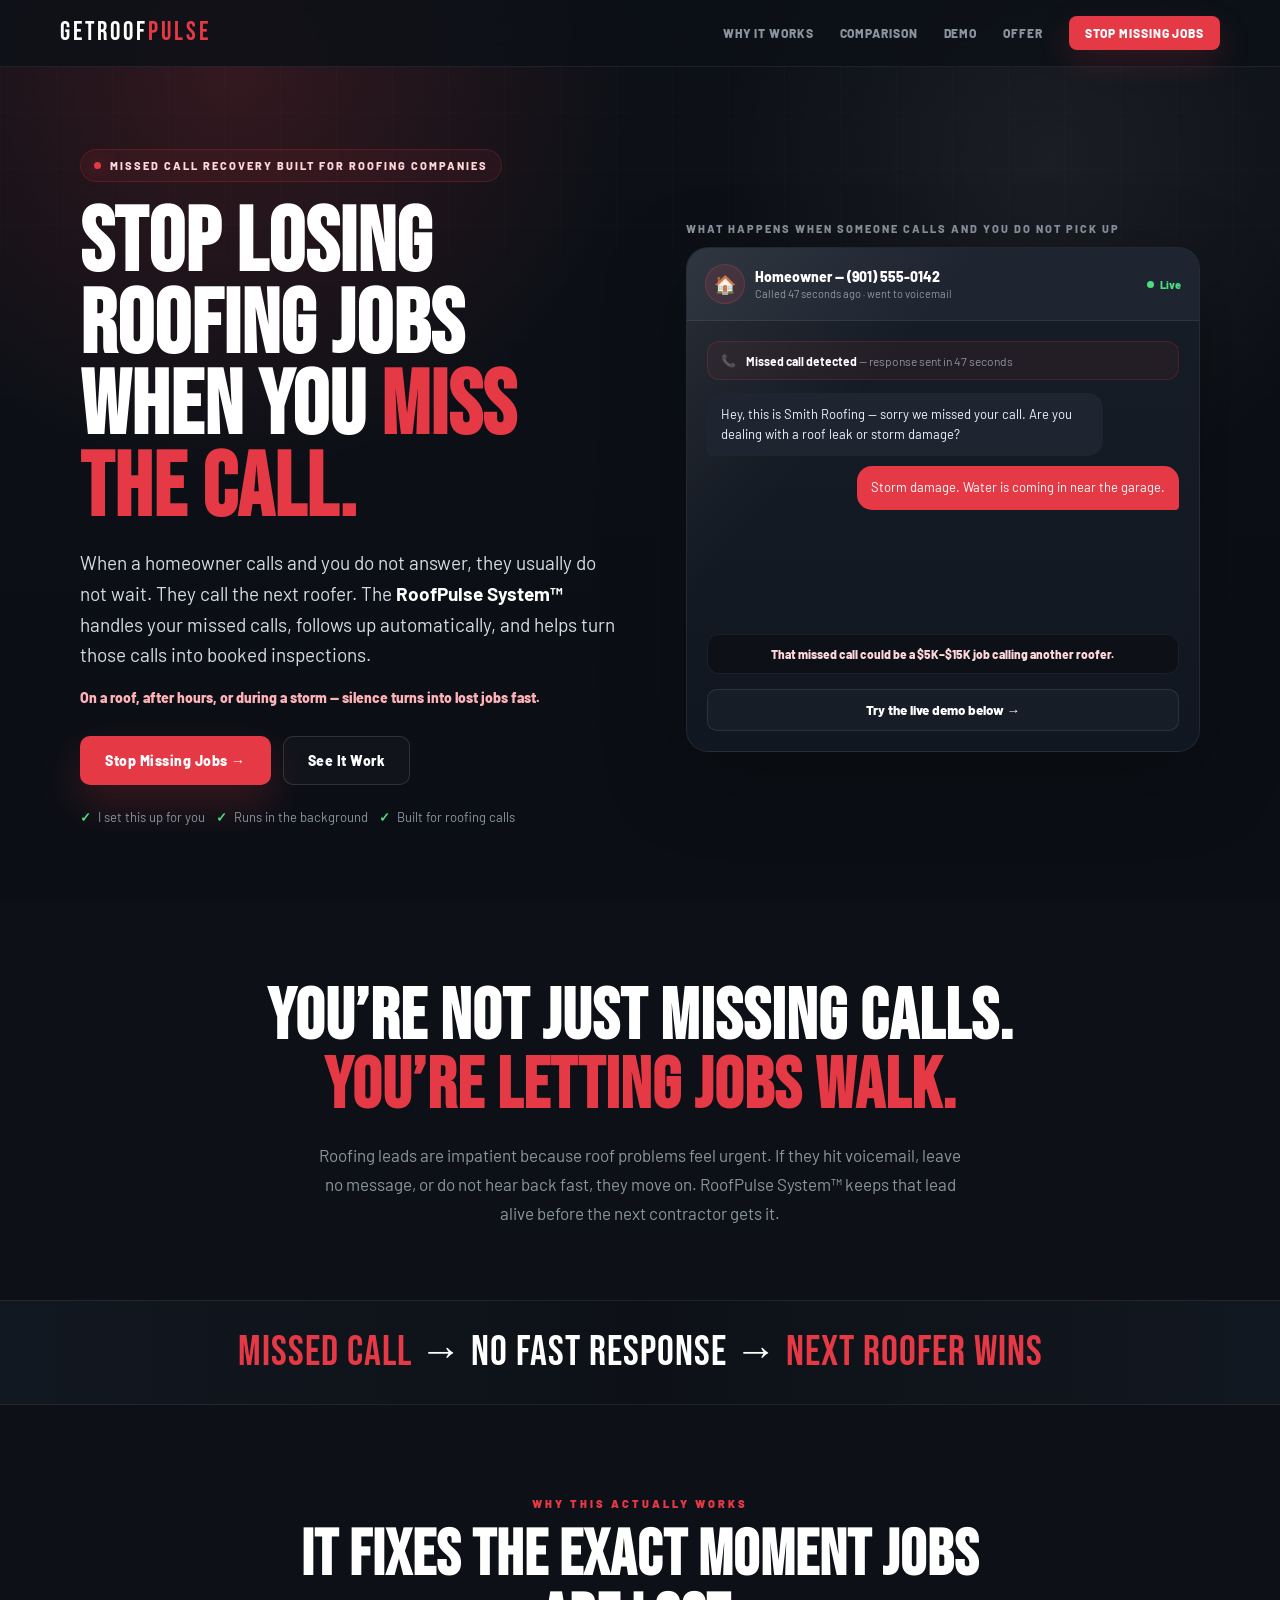
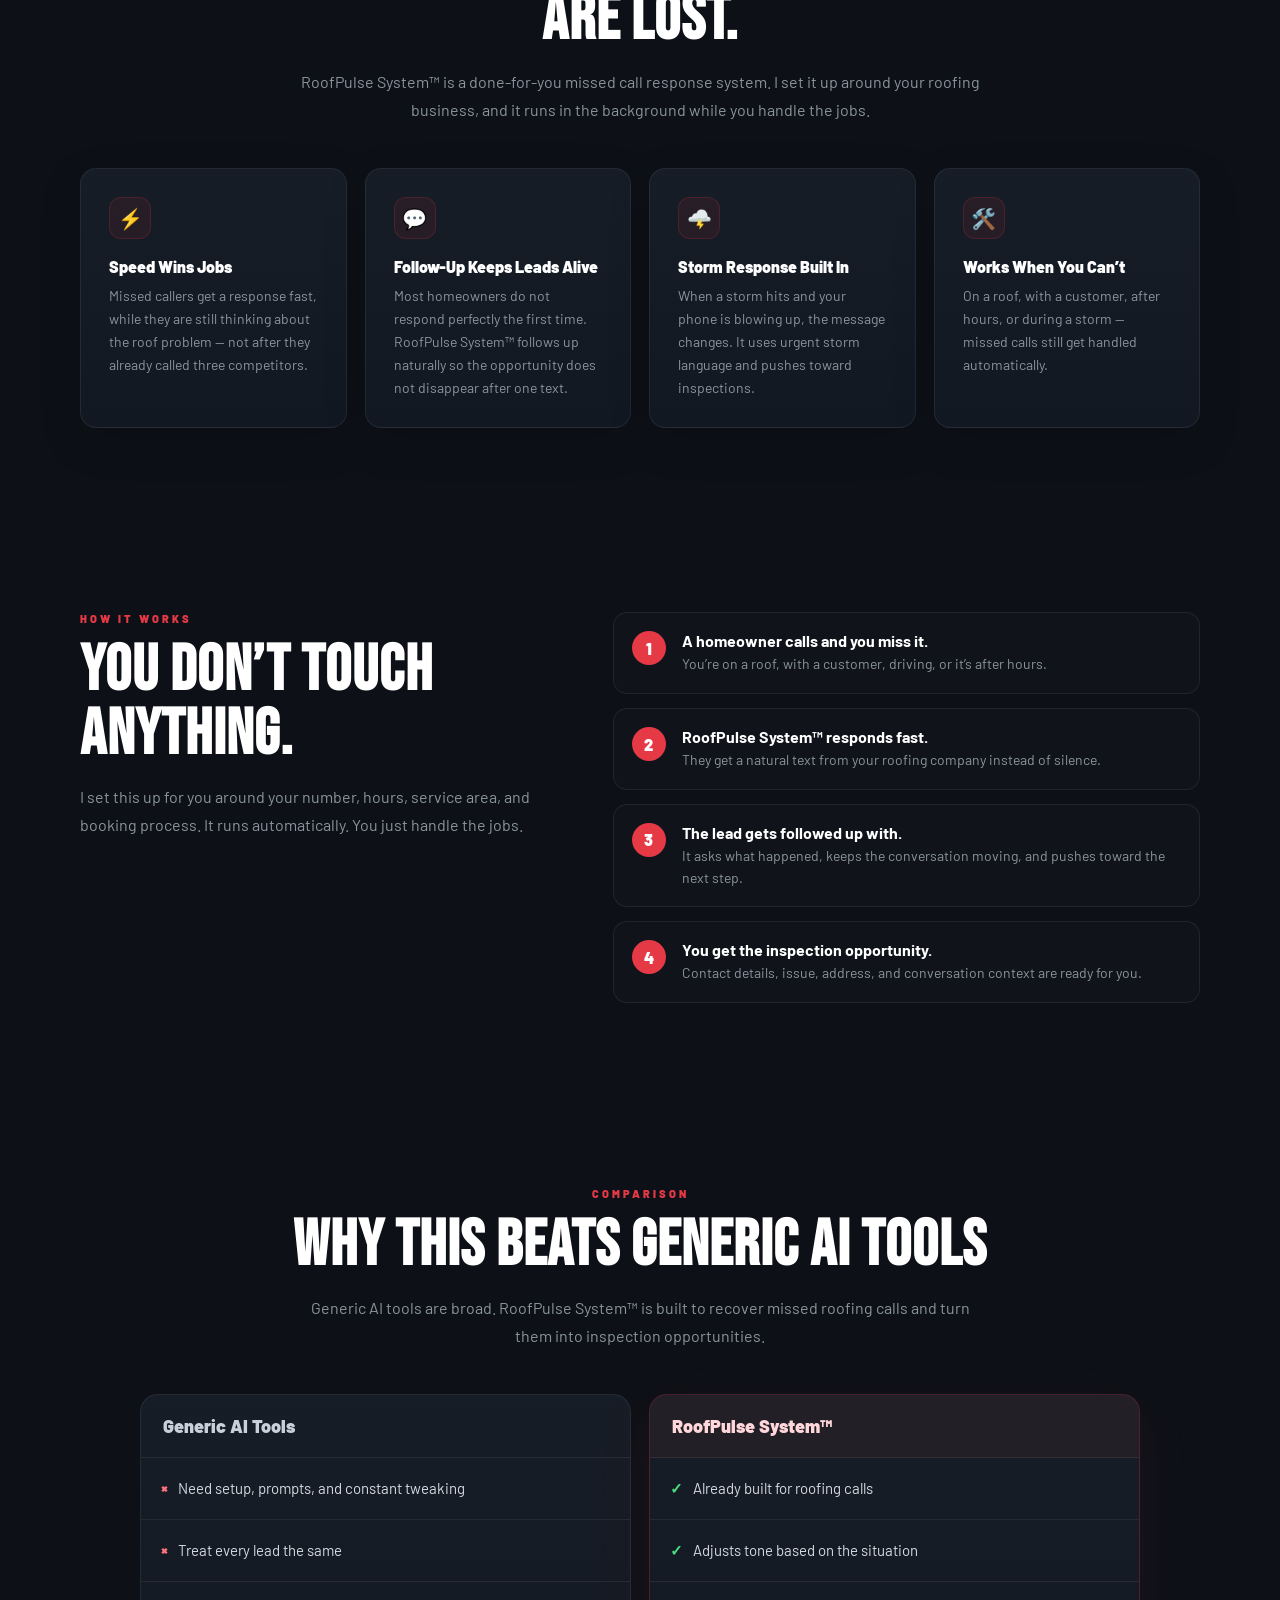
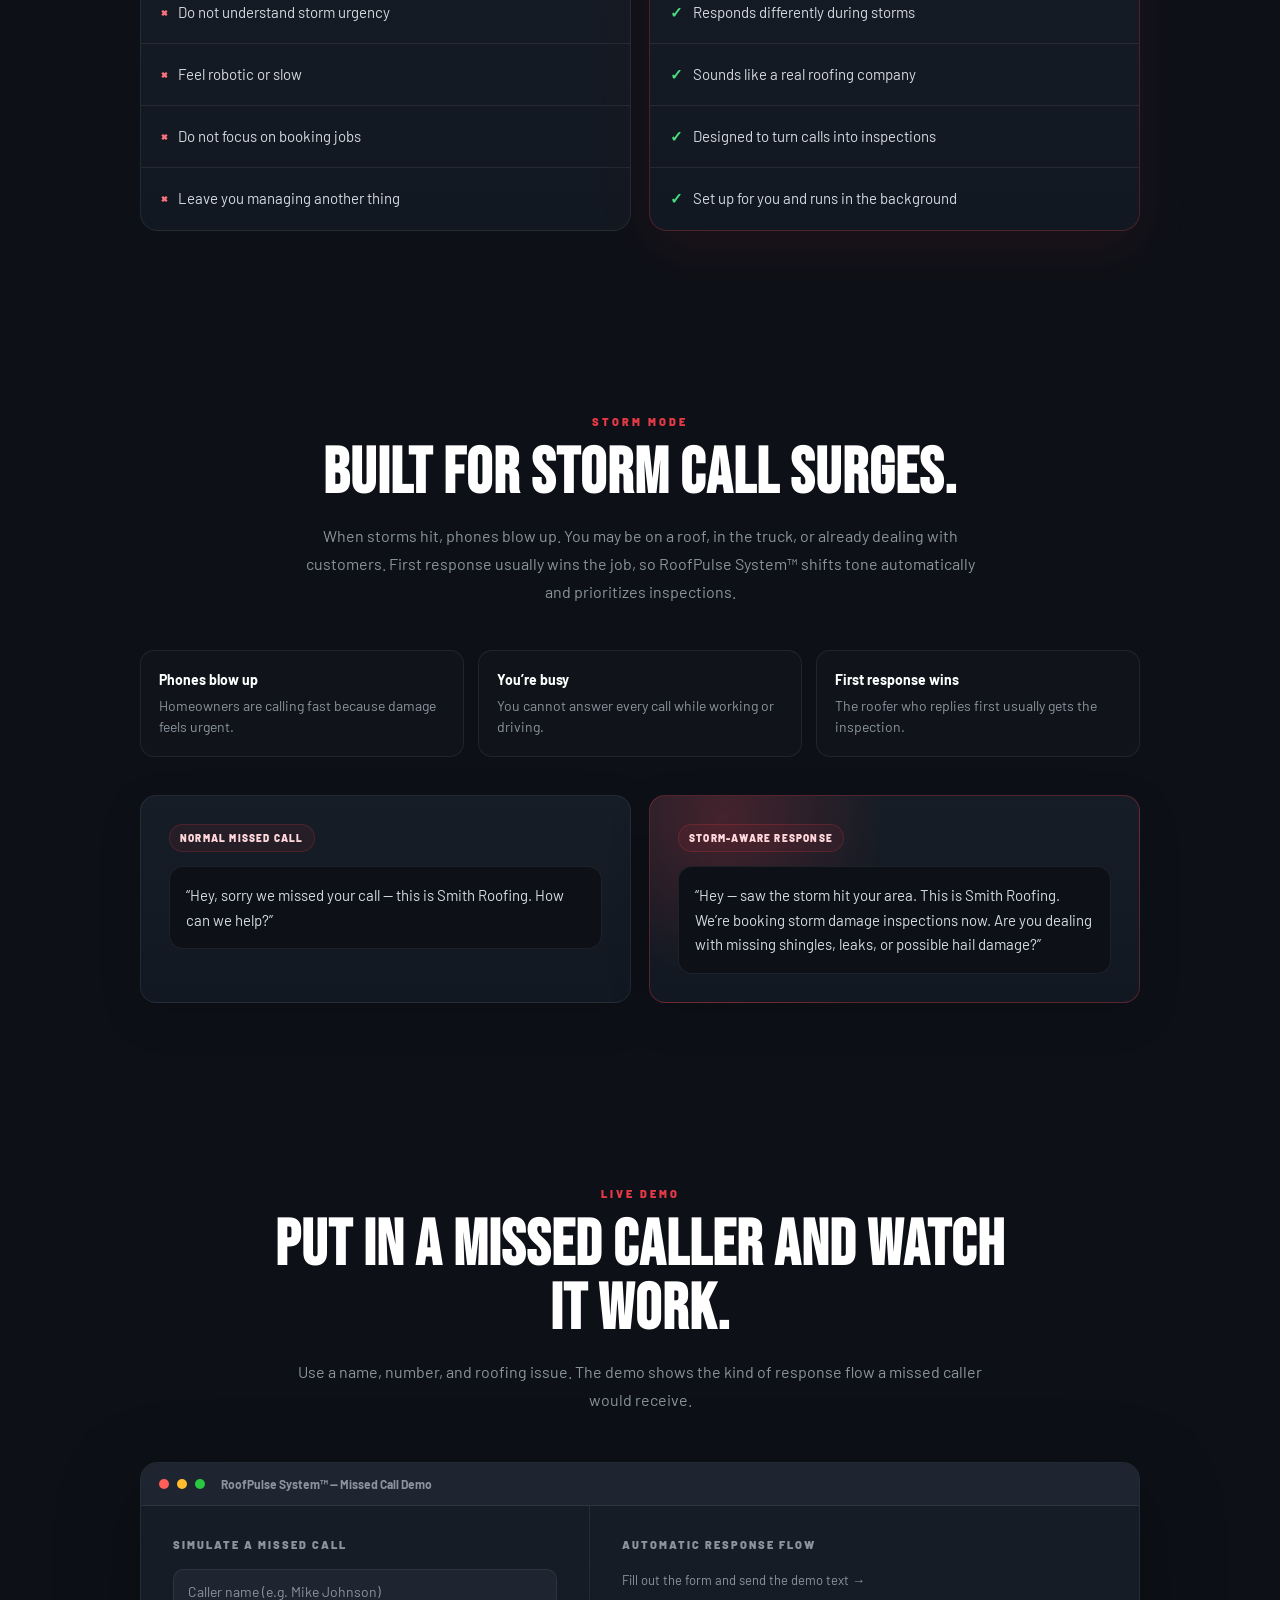
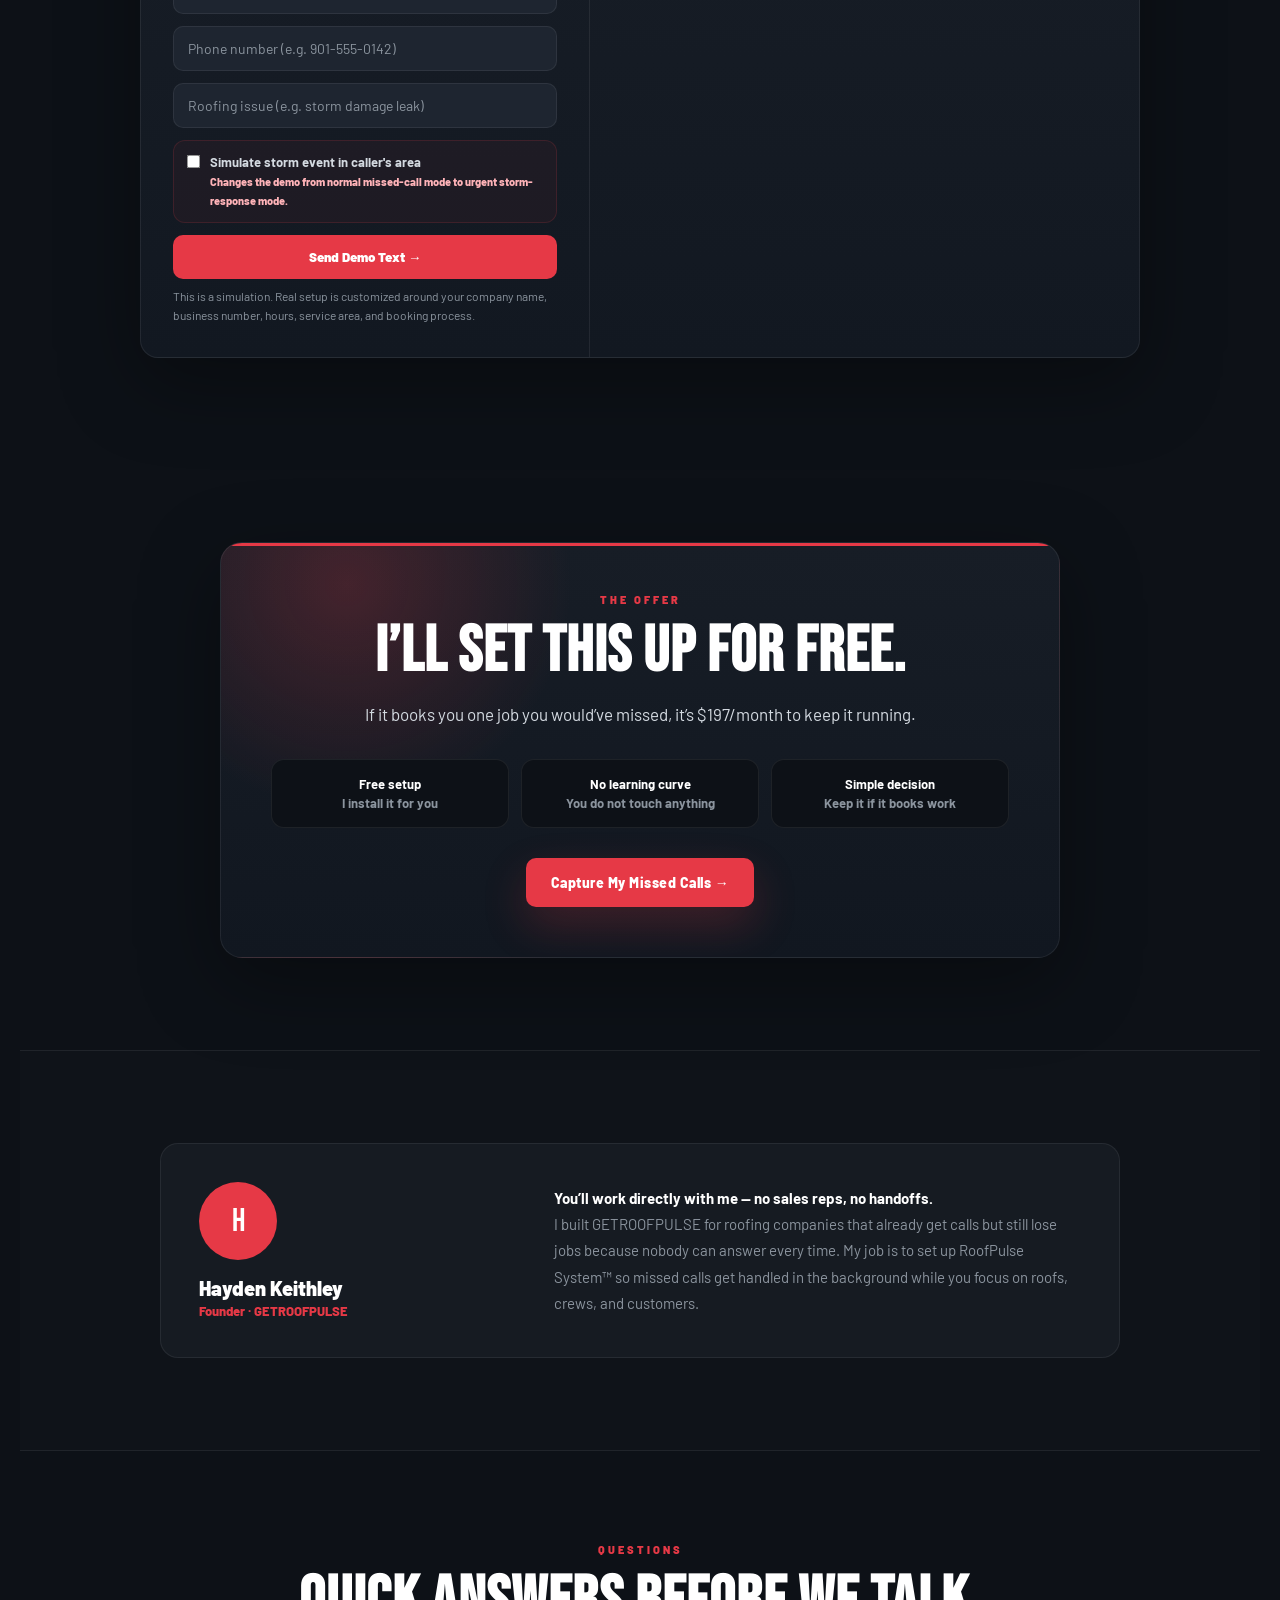
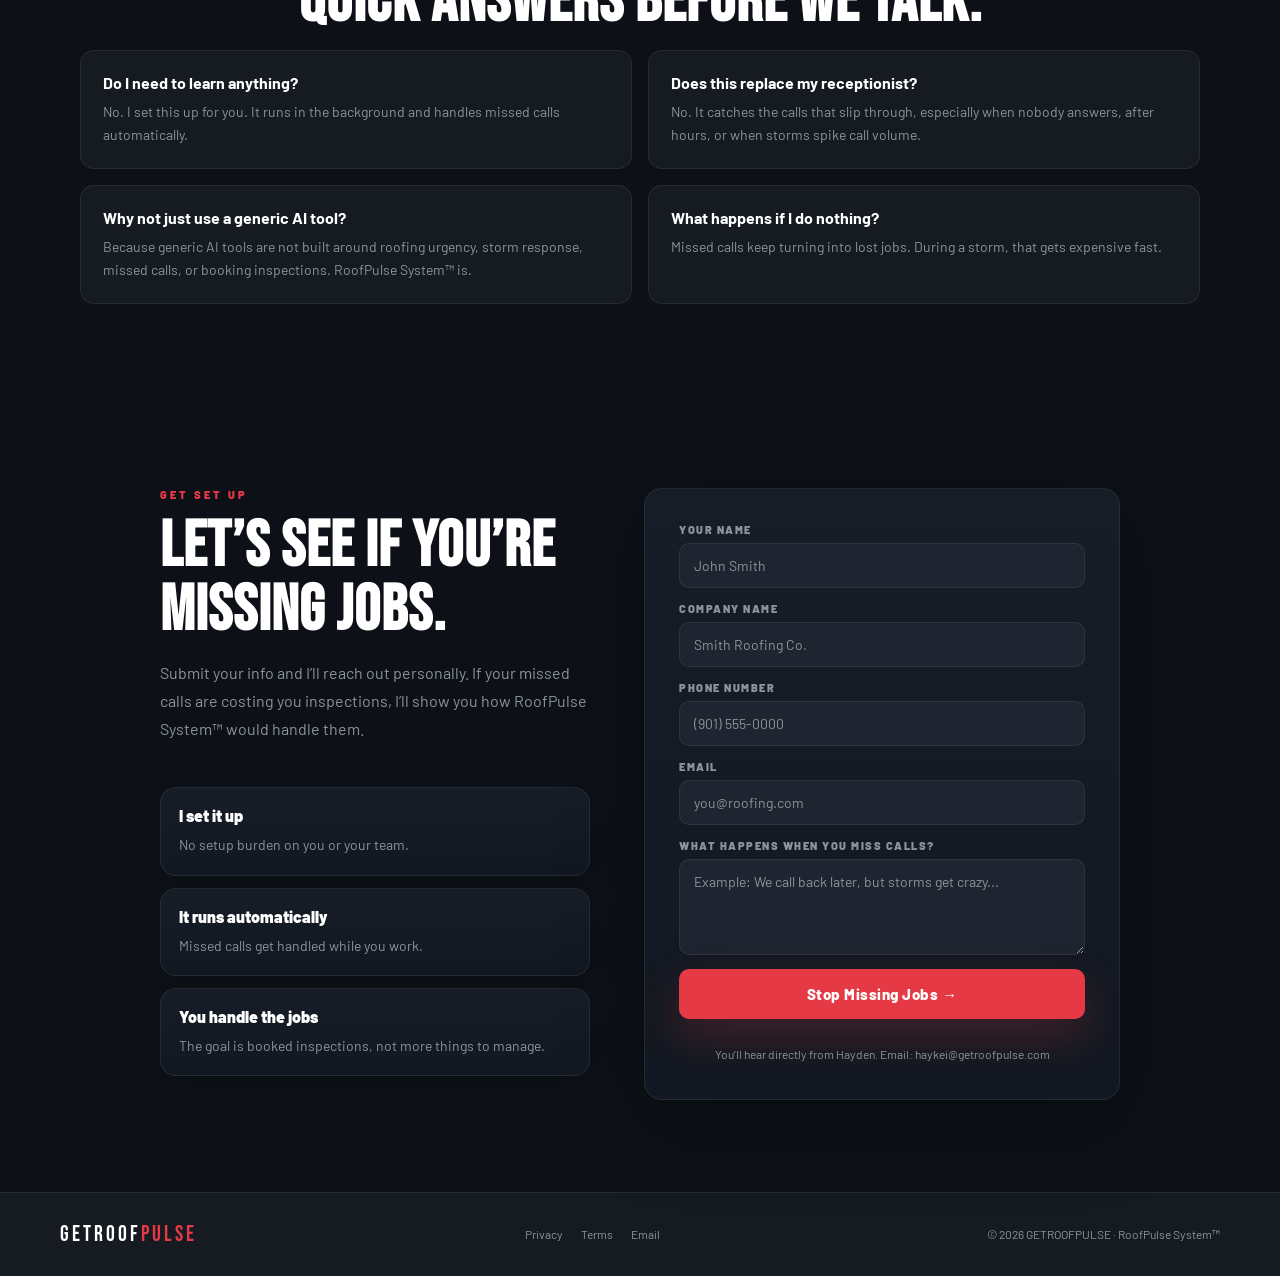
==== index.html @ 6a72ab16 "Update index.html" ====
<!DOCTYPE html>
<html lang="en">
<head>
  <!-- Google tag (gtag.js) -->
  <script async src="https://www.googletagmanager.com/gtag/js?id=G-9MV7HEE0MQ"></script>
  <script>
    window.dataLayer = window.dataLayer || [];
    function gtag(){dataLayer.push(arguments);}
    gtag('js', new Date());
    gtag('config', 'G-9MV7HEE0MQ');
  </script>

  <meta charset="UTF-8" />
  <meta name="viewport" content="width=device-width, initial-scale=1.0" />
  <title>GETROOFPULSE — Stop Losing Roofing Jobs From Missed Calls</title>
  <meta name="description" content="GETROOFPULSE sets up the RoofPulse System™ for roofing companies so missed calls get fast responses, follow-up, and storm-aware inspection booking." />
  <meta name="theme-color" content="#0D1117" />
  <meta property="og:title" content="GETROOFPULSE — Stop Losing Roofing Jobs From Missed Calls" />
  <meta property="og:description" content="RoofPulse System™ handles missed calls, responds during storm surges, and helps turn missed roofing calls into booked inspections." />
  <meta property="og:type" content="website" />
  <meta property="og:url" content="https://getroofpulse.com" />
  <link rel="icon" type="image/png" sizes="32x32" href="/static/roofpulse_icon_premium.png" />
  <link rel="apple-touch-icon" href="/static/roofpulse_icon_premium.png" />
  <link rel="preconnect" href="https://fonts.googleapis.com" />
  <link rel="preconnect" href="https://fonts.gstatic.com" crossorigin />
  <link href="https://fonts.googleapis.com/css2?family=Bebas+Neue&family=Barlow:ital,wght@0,400;0,600;0,700;0,800;1,400&display=swap" rel="stylesheet" />

  <script type="application/ld+json">
  {"@context":"https://schema.org","@type":"Organization","name":"GETROOFPULSE","url":"https://getroofpulse.com","email":"haykei@getroofpulse.com","brand":{"@type":"Brand","name":"RoofPulse System™"},"description":"GETROOFPULSE sets up the RoofPulse System™ for roofing companies to recover missed calls and book more inspections."}
  </script>

  <style>
    :root{--red:#E63946;--red-dark:#c1121f;--dark:#0D1117;--dark-2:#161B22;--dark-3:#1E2530;--white:#fff;--gray:#8B949E;--light:#F0F6FC;--border:#ffffff12;--green:#4ade80;--shadow:0 24px 80px rgba(0,0,0,.35)}
    *{margin:0;padding:0;box-sizing:border-box}html{scroll-behavior:smooth}body{font-family:'Barlow',sans-serif;background:var(--dark);color:var(--white);overflow-x:hidden}a{color:inherit;text-decoration:none}
    .page-bg{position:fixed;inset:0;pointer-events:none;background:radial-gradient(circle at 18% 8%,rgba(230,57,70,.18),transparent 30%),radial-gradient(circle at 82% 18%,rgba(255,255,255,.06),transparent 26%),linear-gradient(180deg,#0D1117 0%,#0b0f15 100%);z-index:-3}.grid-bg{position:fixed;inset:0;pointer-events:none;background-image:linear-gradient(#ffffff05 1px,transparent 1px),linear-gradient(90deg,#ffffff05 1px,transparent 1px);background-size:56px 56px;mask-image:linear-gradient(to bottom,rgba(0,0,0,.8),transparent 75%);z-index:-2}
    nav{position:sticky;top:0;z-index:100;padding:16px 60px;background:rgba(13,17,23,.84);backdrop-filter:blur(14px);border-bottom:1px solid var(--border);display:flex;align-items:center;justify-content:space-between}.nav-logo{font-family:'Bebas Neue',sans-serif;letter-spacing:3px;font-size:26px;line-height:1}.nav-logo span{color:var(--red)}.nav-links{display:flex;align-items:center;gap:26px}.nav-links a{color:var(--gray);font-size:12px;font-weight:800;letter-spacing:.9px;text-transform:uppercase;transition:.2s}.nav-links a:hover{color:var(--white)}.nav-cta{background:var(--red);color:var(--white)!important;padding:10px 16px;border-radius:8px;box-shadow:0 12px 32px rgba(230,57,70,.18)}.nav-cta:hover{background:var(--red-dark)}
    .hero{max-width:1240px;margin:0 auto;padding:82px 60px 68px;display:grid;grid-template-columns:1.02fr .98fr;gap:70px;align-items:center;min-height:calc(100vh - 74px)}.eyebrow{display:inline-flex;align-items:center;gap:9px;color:#ffd7db;background:#E6394612;border:1px solid #E6394634;border-radius:999px;padding:9px 13px;font-size:11px;font-weight:800;letter-spacing:2px;text-transform:uppercase;margin-bottom:22px}.eyebrow:before{content:'';width:7px;height:7px;background:var(--red);border-radius:50%;box-shadow:0 0 18px rgba(230,57,70,.9)}h1{font-family:'Bebas Neue',sans-serif;font-size:clamp(52px,7vw,92px);line-height:.91;letter-spacing:1px;margin-bottom:18px;max-width:790px}h1 .accent{color:var(--red)}.hero-sub{max-width:660px;font-size:19px;line-height:1.62;color:#d5dbe3;margin-bottom:18px}.hero-sub strong{color:var(--white)}.loss-line{color:#ffb3b8;font-size:14px;font-weight:800;margin-bottom:30px}.hero-actions{display:flex;flex-wrap:wrap;gap:12px;margin-bottom:24px}.btn-primary,.btn-ghost{display:inline-flex;align-items:center;justify-content:center;border-radius:10px;padding:15px 24px;font-weight:800;font-size:14px;letter-spacing:.5px;transition:.2s;cursor:pointer}.btn-primary{background:var(--red);color:var(--white);border:1px solid transparent;box-shadow:0 18px 44px rgba(230,57,70,.22)}.btn-primary:hover{background:var(--red-dark);transform:translateY(-1px)}.btn-ghost{background:#ffffff06;color:var(--white);border:1px solid #ffffff20}.btn-ghost:hover{background:#ffffff0a;border-color:#ffffff44;transform:translateY(-1px)}.proof-line{display:flex;flex-wrap:wrap;gap:11px;color:var(--gray);font-size:13px;max-width:700px}.proof-item{display:inline-flex;align-items:center;gap:7px}.proof-item:before{content:'✓';color:var(--green);font-weight:900}
    .demo-card-label{color:var(--gray);font-size:11px;font-weight:800;letter-spacing:2px;text-transform:uppercase;margin-bottom:12px}.phone-mockup{position:relative;background:linear-gradient(180deg,#171d26 0%,#111720 100%);border:1px solid var(--border);border-radius:22px;overflow:hidden;box-shadow:var(--shadow)}.phone-mockup:after{content:'';position:absolute;inset:0;pointer-events:none;background:linear-gradient(130deg,rgba(255,255,255,.08),transparent 32%)}.phone-header{background:var(--dark-3);padding:16px 18px;display:flex;align-items:center;gap:10px;border-bottom:1px solid var(--border)}.phone-avatar{width:40px;height:40px;border-radius:50%;display:flex;align-items:center;justify-content:center;background:#E6394620;border:1px solid #E6394640;font-size:18px;flex-shrink:0}.phone-name{font-weight:800;font-size:14px}.phone-sub{color:var(--gray);font-size:11px;margin-top:2px}.phone-status{margin-left:auto;color:var(--green);font-size:11px;font-weight:800;display:flex;gap:6px;align-items:center}.status-dot{width:7px;height:7px;border-radius:50%;background:var(--green);animation:pulse 1.8s infinite}@keyframes pulse{0%,100%{opacity:1}50%{opacity:.35}}@keyframes phoneShake{0%,100%{transform:translateX(0)}18%{transform:translateX(-4px) rotate(-.35deg)}36%{transform:translateX(4px) rotate(.35deg)}54%{transform:translateX(-3px) rotate(-.25deg)}72%{transform:translateX(3px) rotate(.25deg)}}.phone-mockup.shake{animation:phoneShake .46s ease}.phone-body{padding:20px;display:flex;flex-direction:column;gap:13px;min-height:430px}.event-pill{display:flex;gap:10px;align-items:center;background:#E6394610;border:1px solid #E6394630;color:var(--gray);border-radius:12px;padding:11px 13px;font-size:12px}.event-pill strong{color:var(--white)}.message-area{display:flex;flex-direction:column;gap:10px;flex:1}.msg{max-width:84%;padding:12px 14px;border-radius:15px;font-size:13px;line-height:1.5;opacity:0;transform:translateY(8px);animation:fadeUp .34s ease forwards;position:relative;z-index:1}.msg.bot{align-self:flex-start;background:var(--dark-3);color:var(--light);border-radius:15px 15px 15px 4px}.msg.user{align-self:flex-end;background:var(--red);color:var(--white);border-radius:15px 15px 4px 15px}.typing{align-self:flex-start;width:54px;height:22px;border-radius:14px;background:var(--dark-3);display:flex;align-items:center;justify-content:center;gap:4px}.typing span{width:5px;height:5px;background:#aeb6c0;border-radius:50%;animation:blink 1.1s infinite}.typing span:nth-child(2){animation-delay:.18s}.typing span:nth-child(3){animation-delay:.36s}@keyframes blink{0%,80%,100%{opacity:.2}40%{opacity:1}}@keyframes fadeUp{to{opacity:1;transform:translateY(0)}}.money-line{background:#0D1117;border:1px solid #ffffff10;border-radius:12px;padding:12px 13px;color:#ffd7db;font-size:12px;font-weight:800;text-align:center;position:relative;z-index:1}.phone-demo-btn{margin-top:2px;width:100%;border:1px solid #ffffff18;background:#ffffff07;color:var(--white);border-radius:10px;padding:12px 14px;font-family:'Barlow',sans-serif;font-weight:800;cursor:pointer;position:relative;z-index:2;transition:.2s}.phone-demo-btn:hover{background:#ffffff0d;border-color:#ffffff32}
    .section,.demo-section,.offer-section,.faq-section,.contact-section{padding:92px 60px;max-width:1240px;margin:0 auto}.section-centered{max-width:760px;text-align:center;margin:0 auto}.section-label{color:var(--red);font-size:11px;font-weight:900;letter-spacing:3px;text-transform:uppercase;margin-bottom:14px}.section-title{font-family:'Bebas Neue',sans-serif;font-size:clamp(40px,5vw,64px);line-height:1;letter-spacing:1px;margin-bottom:16px}.section-title .accent{color:var(--red)}.section-sub{color:var(--gray);font-size:16px;line-height:1.75;max-width:690px;margin:0 auto 44px}.divider-strip{border-top:1px solid var(--border);border-bottom:1px solid var(--border);background:linear-gradient(90deg,#121821,#0D1117,#121821);padding:26px 60px;text-align:center}.divider-strip span{font-family:'Bebas Neue',sans-serif;font-size:clamp(28px,4vw,42px);letter-spacing:1px}.divider-strip strong{color:var(--red);font-weight:400}.realization{max-width:820px;margin:0 auto;padding:90px 30px 72px;text-align:center}.realization h2{font-family:'Bebas Neue',sans-serif;font-size:clamp(42px,6vw,72px);line-height:.96;letter-spacing:1px}.realization h2.accent{color:var(--red)}.realization p{color:var(--gray);font-size:17px;line-height:1.7;margin:20px auto 0;max-width:650px}.cards-grid{display:grid;grid-template-columns:repeat(auto-fit,minmax(240px,1fr));gap:18px}.card{background:linear-gradient(180deg,#171d26 0%,#121821 100%);border:1px solid var(--border);border-radius:16px;padding:28px;box-shadow:0 14px 44px rgba(0,0,0,.14)}.card-icon{width:42px;height:42px;display:flex;align-items:center;justify-content:center;background:#E6394614;border:1px solid #E6394630;border-radius:12px;margin-bottom:18px;font-size:20px}.card-title{font-size:16px;font-weight:900;margin-bottom:8px}.card p{color:var(--gray);line-height:1.65;font-size:14px}.how-wrap{display:grid;grid-template-columns:.9fr 1.1fr;gap:52px;align-items:start}.step-list{display:flex;flex-direction:column;gap:14px}.step{display:flex;gap:16px;padding:18px;border:1px solid var(--border);border-radius:14px;background:#ffffff04}.step-num{width:34px;height:34px;border-radius:50%;background:var(--red);color:var(--white);display:flex;align-items:center;justify-content:center;font-weight:900;flex-shrink:0}.step strong{display:block;margin-bottom:3px}.step p{color:var(--gray);font-size:14px;line-height:1.55}
    .comparison-section{max-width:1120px}.comparison-grid{display:grid;grid-template-columns:1fr 1fr;gap:18px;margin-top:40px}.comparison-card{background:linear-gradient(180deg,#171d26 0%,#121821 100%);border:1px solid var(--border);border-radius:18px;overflow:hidden}.comparison-card.good{border-color:#E6394642;box-shadow:0 18px 55px rgba(230,57,70,.08)}.comparison-head{padding:20px 22px;border-bottom:1px solid var(--border);font-size:18px;font-weight:900}.comparison-head.bad{color:#c8d0da}.comparison-head.good{color:#ffd7db;background:#E639460d}.comparison-list{list-style:none}.comparison-list li{min-height:62px;padding:16px 20px;border-bottom:1px solid var(--border);color:#d3d9e0;font-size:15px;line-height:1.45;display:flex;align-items:center;gap:10px}.comparison-list li:last-child{border-bottom:0}.comparison-list li:before{font-weight:900;flex-shrink:0}.comparison-card:not(.good) li:before{content:'×';color:#ff727c}.comparison-card.good li:before{content:'✓';color:var(--green)}
    .demo-section{max-width:1120px}.simulator{background:linear-gradient(180deg,#171d26 0%,#121821 100%);border:1px solid var(--border);border-radius:18px;overflow:hidden;box-shadow:var(--shadow);margin-top:48px}.sim-bar{background:var(--dark-3);padding:14px 18px;display:flex;align-items:center;gap:8px;border-bottom:1px solid var(--border)}.sim-dot{width:10px;height:10px;border-radius:50%}.sim-title{margin-left:8px;font-size:12px;color:var(--gray);font-weight:700}.sim-body{display:grid;grid-template-columns:.9fr 1.1fr;min-height:430px}.sim-left,.sim-right{padding:32px}.sim-left{border-right:1px solid var(--border)}.sim-section-label{font-size:11px;font-weight:900;letter-spacing:2px;text-transform:uppercase;color:var(--gray);margin-bottom:18px}.call-form{display:flex;flex-direction:column;gap:12px}.form-input{width:100%;background:var(--dark-3);border:1px solid var(--border);border-radius:10px;padding:13px 14px;color:var(--white);font-family:'Barlow',sans-serif;font-size:14px;outline:none;transition:.2s}.form-input:focus{border-color:var(--red);box-shadow:0 0 0 3px #E6394620}.form-input::placeholder{color:var(--gray)}.sim-btn{border:0;background:var(--red);color:var(--white);border-radius:10px;padding:14px;font-family:'Barlow',sans-serif;font-weight:900;cursor:pointer;transition:.2s}.sim-btn:hover{background:var(--red-dark)}.sim-help{color:var(--gray);font-size:12px;line-height:1.6;margin-top:8px}.message-thread{display:flex;flex-direction:column;gap:11px;max-height:360px;overflow-y:auto;padding-right:4px}.sim-meta{color:var(--gray);font-size:10px;letter-spacing:1px;text-transform:uppercase}.sim-meta.right{text-align:right}.sim-msg{max-width:86%;padding:12px 14px;border-radius:14px;font-size:13px;line-height:1.5;opacity:0;animation:fadeUp .34s ease forwards}.sim-out{align-self:flex-end;background:var(--red);color:var(--white);border-radius:14px 14px 4px 14px}.sim-in{align-self:flex-start;background:var(--dark-3);color:var(--light);border-radius:14px 14px 14px 4px}.sim-result{display:none;margin-top:16px;background:#16803415;border:1px solid #16803430;border-radius:10px;color:var(--green);padding:11px 13px;font-size:12px;font-weight:800}
    .storm-mode-section{max-width:1120px}.storm-comparison{display:grid;grid-template-columns:1fr 1fr;gap:18px;margin-top:38px}.storm-card{position:relative;overflow:hidden}.storm-card.storm{border-color:#E6394650;background:radial-gradient(circle at 15% 10%,rgba(230,57,70,.22),transparent 35%),linear-gradient(180deg,#171d26 0%,#121821 100%)}.storm-tag{display:inline-flex;align-items:center;gap:7px;color:#ffd7db;background:#E6394612;border:1px solid #E6394633;border-radius:999px;padding:7px 10px;font-size:10px;font-weight:900;letter-spacing:1.2px;text-transform:uppercase;margin-bottom:14px}.storm-message{background:#0D1117;border:1px solid #ffffff12;border-radius:14px;padding:16px;color:#d5dbe3;font-size:15px;line-height:1.65}.storm-points{display:grid;grid-template-columns:repeat(3,1fr);gap:14px;margin-top:22px}.storm-point{background:#ffffff04;border:1px solid var(--border);border-radius:14px;padding:18px;color:var(--gray);font-size:14px;line-height:1.55}.storm-point strong{display:block;color:var(--white);margin-bottom:4px}.storm-check{display:flex;align-items:flex-start;gap:10px;background:#E639460d;border:1px solid #E6394628;border-radius:12px;padding:12px 13px;color:#d3d9e0;font-size:13px;font-weight:700;line-height:1.45;cursor:pointer}.storm-check input{accent-color:var(--red);margin-top:2px;transform:scale(1.05)}.storm-note{font-size:11px;color:#ffb3b8;font-weight:800;margin-top:-4px}
    .offer-section{max-width:960px}.offer-card{background:radial-gradient(circle at 15% 10%,rgba(230,57,70,.22),transparent 28%),linear-gradient(180deg,#171d26 0%,#111720 100%);border:1px solid var(--border);border-radius:22px;padding:50px;text-align:center;box-shadow:var(--shadow);position:relative;overflow:hidden}.offer-card:before{content:'';position:absolute;top:0;left:0;right:0;height:3px;background:var(--red)}.offer-card p{color:#d3d9e0;font-size:17px;line-height:1.7;max-width:700px;margin:0 auto 24px}.offer-list{display:grid;grid-template-columns:repeat(3,1fr);gap:12px;margin:30px 0}.offer-mini{background:#0D1117;border:1px solid var(--border);border-radius:13px;padding:16px 14px;color:var(--gray);font-size:13px;font-weight:700}.offer-mini strong{color:var(--white);display:block;margin-bottom:3px}.founder-section{border-top:1px solid var(--border);border-bottom:1px solid var(--border);background:#ffffff03}.founder-card{max-width:960px;margin:0 auto;display:grid;grid-template-columns:.75fr 1.25fr;gap:38px;align-items:center;background:var(--dark-2);border:1px solid var(--border);border-radius:18px;padding:38px}.founder-initial{width:78px;height:78px;border-radius:50%;background:var(--red);display:flex;align-items:center;justify-content:center;font-family:'Bebas Neue',sans-serif;font-size:32px;margin-bottom:16px}.founder-name{font-size:20px;font-weight:900}.founder-role{color:var(--red);font-size:13px;font-weight:800;margin-top:3px}.founder-copy{color:var(--gray);line-height:1.75;font-size:15px}.founder-copy strong{color:var(--white)}.faq-grid{display:grid;grid-template-columns:repeat(2,1fr);gap:16px}.faq-item{background:var(--dark-2);border:1px solid var(--border);border-radius:14px;padding:22px}.faq-item strong{display:block;margin-bottom:8px}.faq-item p{color:var(--gray);font-size:14px;line-height:1.65}.contact-section{max-width:1080px}.contact-grid{display:grid;grid-template-columns:.95fr 1.05fr;gap:54px;align-items:start}.contact-panel{background:linear-gradient(180deg,#171d26 0%,#121821 100%);border:1px solid var(--border);border-radius:18px;padding:34px;box-shadow:var(--shadow)}.contact-form{display:flex;flex-direction:column;gap:14px}.form-group{display:flex;flex-direction:column;gap:7px}.form-label{font-size:11px;font-weight:900;letter-spacing:1.5px;text-transform:uppercase;color:var(--gray)}.fine-print{color:var(--gray);font-size:12px;line-height:1.6;text-align:center;margin-top:12px}
    footer{background:var(--dark-2);border-top:1px solid var(--border);padding:28px 60px;display:flex;justify-content:space-between;align-items:center;flex-wrap:wrap;gap:16px;color:var(--gray);font-size:12px}.footer-logo{font-family:'Bebas Neue',sans-serif;font-size:22px;letter-spacing:3px;color:var(--white)}.footer-logo span{color:var(--red)}.footer-links{display:flex;gap:18px}.footer-links a:hover{color:var(--white)}.sticky-cta{display:none;position:fixed;left:14px;right:14px;bottom:14px;z-index:130;background:var(--red);color:var(--white);border-radius:14px;padding:15px 18px;text-align:center;font-size:14px;font-weight:900;box-shadow:0 18px 46px rgba(0,0,0,.32);transition:.2s}.sticky-cta.hide-sticky{opacity:0;pointer-events:none;transform:translateY(18px)}.fade-up{opacity:0;transform:translateY(22px);transition:opacity .55s,transform .55s}.fade-up.show{opacity:1;transform:translateY(0)}
    @media(max-width:980px){.storm-comparison,.comparison-grid,.storm-points{grid-template-columns:1fr}nav{padding:15px 22px}.nav-links{display:none}.hero{grid-template-columns:1fr;padding:52px 22px 42px;gap:36px;min-height:auto}.section,.demo-section,.offer-section,.faq-section,.contact-section{padding:64px 22px}.cards-grid,.how-wrap,.sim-body,.offer-list,.founder-card,.faq-grid,.contact-grid{grid-template-columns:1fr}.sim-left{border-right:none;border-bottom:1px solid var(--border)}.offer-card{padding:34px 22px}.founder-card{padding:28px 22px}footer{padding:28px 22px 96px}.sticky-cta{display:block}body{padding-bottom:72px}}
  </style>
</head>
<body>
  <div class="page-bg"></div><div class="grid-bg"></div>
  <nav><a href="/" class="nav-logo">GETROOF<span>PULSE</span></a><div class="nav-links"><a href="#why">Why It Works</a><a href="#compare">Comparison</a><a href="#demo">Demo</a><a href="#offer">Offer</a><a href="#contact" class="nav-cta cta-watch">Stop Missing Jobs</a></div></nav>

  <section class="hero" id="top"><div class="hero-left fade-up"><div class="eyebrow">Missed Call Recovery Built for Roofing Companies</div><h1>Stop Losing Roofing Jobs When You <span class="accent">Miss the Call.</span></h1><p class="hero-sub">When a homeowner calls and you do not answer, they usually do not wait. They call the next roofer. The <strong>RoofPulse System™</strong> handles your missed calls, follows up automatically, and helps turn those calls into booked inspections.</p><div class="loss-line">On a roof, after hours, or during a storm — silence turns into lost jobs fast.</div><div class="hero-actions"><a href="#contact" class="btn-primary cta-watch">Stop Missing Jobs →</a><a href="#demo" class="btn-ghost cta-watch" id="heroDemoLink">See It Work</a></div><div class="proof-line"><span class="proof-item">I set this up for you</span><span class="proof-item">Runs in the background</span><span class="proof-item">Built for roofing calls</span></div></div><div class="hero-right fade-up"><div class="demo-card-label">What happens when someone calls and you do not pick up</div><div class="phone-mockup" id="phoneMockup"><div class="phone-header"><div class="phone-avatar">🏠</div><div><div class="phone-name">Homeowner — (901) 555-0142</div><div class="phone-sub">Called 47 seconds ago · went to voicemail</div></div><div class="phone-status"><span class="status-dot"></span> Live</div></div><div class="phone-body"><div class="event-pill"><span>📞</span><span><strong>Missed call detected</strong> — response sent in 47 seconds</span></div><div class="message-area" id="messageArea"></div><div class="money-line">That missed call could be a $5K–$15K job calling another roofer.</div><button type="button" class="phone-demo-btn" id="phoneDemoBtn">Try the live demo below →</button></div></div></div></section>

  <section class="realization fade-up"><h2>You’re Not Just Missing Calls.</h2><h2 class="accent">You’re Letting Jobs Walk.</h2><p>Roofing leads are impatient because roof problems feel urgent. If they hit voicemail, leave no message, or do not hear back fast, they move on. RoofPulse System™ keeps that lead alive before the next contractor gets it.</p></section>
  <div class="divider-strip"><span><strong>Missed Call</strong> → No Fast Response → <strong>Next Roofer Wins</strong></span></div>

  <section class="section" id="why"><div class="section-centered fade-up"><div class="section-label">Why This Actually Works</div><h2 class="section-title">It Fixes the Exact Moment Jobs Are Lost.</h2><p class="section-sub">RoofPulse System™ is a done-for-you missed call response system. I set it up around your roofing business, and it runs in the background while you handle the jobs.</p></div><div class="cards-grid"><div class="card fade-up"><div class="card-icon">⚡</div><div class="card-title">Speed Wins Jobs</div><p>Missed callers get a response fast, while they are still thinking about the roof problem — not after they already called three competitors.</p></div><div class="card fade-up"><div class="card-icon">💬</div><div class="card-title">Follow-Up Keeps Leads Alive</div><p>Most homeowners do not respond perfectly the first time. RoofPulse System™ follows up naturally so the opportunity does not disappear after one text.</p></div><div class="card fade-up"><div class="card-icon">🌩️</div><div class="card-title">Storm Response Built In</div><p>When a storm hits and your phone is blowing up, the message changes. It uses urgent storm language and pushes toward inspections.</p></div><div class="card fade-up"><div class="card-icon">🛠️</div><div class="card-title">Works When You Can’t</div><p>On a roof, with a customer, after hours, or during a storm — missed calls still get handled automatically.</p></div></div></section>

  <section class="section"><div class="how-wrap"><div class="fade-up"><div class="section-label">How It Works</div><h2 class="section-title">You Don’t Touch Anything.</h2><p class="section-sub" style="margin-left:0;text-align:left;">I set this up for you around your number, hours, service area, and booking process. It runs automatically. You just handle the jobs.</p></div><div class="step-list"><div class="step fade-up"><div class="step-num">1</div><div><strong>A homeowner calls and you miss it.</strong><p>You’re on a roof, with a customer, driving, or it’s after hours.</p></div></div><div class="step fade-up"><div class="step-num">2</div><div><strong>RoofPulse System™ responds fast.</strong><p>They get a natural text from your roofing company instead of silence.</p></div></div><div class="step fade-up"><div class="step-num">3</div><div><strong>The lead gets followed up with.</strong><p>It asks what happened, keeps the conversation moving, and pushes toward the next step.</p></div></div><div class="step fade-up"><div class="step-num">4</div><div><strong>You get the inspection opportunity.</strong><p>Contact details, issue, address, and conversation context are ready for you.</p></div></div></div></div></section>

  <section class="section comparison-section" id="compare"><div class="section-centered fade-up"><div class="section-label">Comparison</div><h2 class="section-title">Why This Beats Generic AI Tools</h2><p class="section-sub">Generic AI tools are broad. RoofPulse System™ is built to recover missed roofing calls and turn them into inspection opportunities.</p></div><div class="comparison-grid fade-up"><div class="comparison-card"><div class="comparison-head bad">Generic AI Tools</div><ul class="comparison-list"><li>Need setup, prompts, and constant tweaking</li><li>Treat every lead the same</li><li>Do not understand storm urgency</li><li>Feel robotic or slow</li><li>Do not focus on booking jobs</li><li>Leave you managing another thing</li></ul></div><div class="comparison-card good"><div class="comparison-head good">RoofPulse System™</div><ul class="comparison-list"><li>Already built for roofing calls</li><li>Adjusts tone based on the situation</li><li>Responds differently during storms</li><li>Sounds like a real roofing company</li><li>Designed to turn calls into inspections</li><li>Set up for you and runs in the background</li></ul></div></div></section>

  <section class="section storm-mode-section" id="storm-mode"><div class="section-centered fade-up"><div class="section-label">Storm Mode</div><h2 class="section-title">Built for Storm Call Surges.</h2><p class="section-sub">When storms hit, phones blow up. You may be on a roof, in the truck, or already dealing with customers. First response usually wins the job, so RoofPulse System™ shifts tone automatically and prioritizes inspections.</p></div><div class="storm-points fade-up"><div class="storm-point"><strong>Phones blow up</strong>Homeowners are calling fast because damage feels urgent.</div><div class="storm-point"><strong>You’re busy</strong>You cannot answer every call while working or driving.</div><div class="storm-point"><strong>First response wins</strong>The roofer who replies first usually gets the inspection.</div></div><div class="storm-comparison fade-up"><div class="card storm-card"><div class="storm-tag">Normal Missed Call</div><div class="storm-message">“Hey, sorry we missed your call — this is Smith Roofing. How can we help?”</div></div><div class="card storm-card storm"><div class="storm-tag">Storm-Aware Response</div><div class="storm-message">“Hey — saw the storm hit your area. This is Smith Roofing. We’re booking storm damage inspections now. Are you dealing with missing shingles, leaks, or possible hail damage?”</div></div></div></section>

  <section class="demo-section" id="demo"><div class="section-centered fade-up"><div class="section-label">Live Demo</div><h2 class="section-title">Put in a Missed Caller and Watch It Work.</h2><p class="section-sub">Use a name, number, and roofing issue. The demo shows the kind of response flow a missed caller would receive.</p></div><div class="simulator fade-up"><div class="sim-bar"><span class="sim-dot" style="background:#ff5f57"></span><span class="sim-dot" style="background:#ffbd2e"></span><span class="sim-dot" style="background:#28c840"></span><span class="sim-title">RoofPulse System™ — Missed Call Demo</span></div><div class="sim-body"><div class="sim-left"><div class="sim-section-label">Simulate a missed call</div><div class="call-form"><input class="form-input" id="sim-name" type="text" placeholder="Caller name (e.g. Mike Johnson)" autocomplete="name"/><input class="form-input" id="sim-phone" type="text" placeholder="Phone number (e.g. 901-555-0142)" autocomplete="tel"/><input class="form-input" id="sim-issue" type="text" placeholder="Roofing issue (e.g. storm damage leak)"/><label class="storm-check" for="sim-storm"><input type="checkbox" id="sim-storm" /> <span>Simulate storm event in caller's area<br><span class="storm-note">Changes the demo from normal missed-call mode to urgent storm-response mode.</span></span></label><button class="sim-btn" id="runDemoBtn" type="button" onclick="runDemo()">Send Demo Text →</button></div><div class="sim-result" id="sim-result">⚡ Demo text sent in under 60 seconds · lead captured · follow-up started</div><p class="sim-help">This is a simulation. Real setup is customized around your company name, business number, hours, service area, and booking process.</p></div><div class="sim-right"><div class="sim-section-label">Automatic response flow</div><div class="message-thread" id="sim-thread"><p style="font-size:13px;color:var(--gray);line-height:1.7;">Fill out the form and send the demo text →</p></div></div></div></div></section>

  <section class="offer-section" id="offer"><div class="offer-card fade-up"><div class="section-label">The Offer</div><h2 class="section-title">I’ll Set This Up For Free.</h2><p>If it books you one job you would’ve missed, it’s $197/month to keep it running.</p><div class="offer-list"><div class="offer-mini"><strong>Free setup</strong>I install it for you</div><div class="offer-mini"><strong>No learning curve</strong>You do not touch anything</div><div class="offer-mini"><strong>Simple decision</strong>Keep it if it books work</div></div><a href="#contact" class="btn-primary cta-watch">Capture My Missed Calls →</a></div></section>

  <section class="section founder-section" id="founder"><div class="founder-card fade-up"><div><div class="founder-initial">H</div><div class="founder-name">Hayden Keithley</div><div class="founder-role">Founder · GETROOFPULSE</div></div><div class="founder-copy"><p><strong>You’ll work directly with me — no sales reps, no handoffs.</strong></p><p>I built GETROOFPULSE for roofing companies that already get calls but still lose jobs because nobody can answer every time. My job is to set up RoofPulse System™ so missed calls get handled in the background while you focus on roofs, crews, and customers.</p></div></div></section>

  <section class="faq-section"><div class="section-centered fade-up"><div class="section-label">Questions</div><h2 class="section-title">Quick Answers Before We Talk.</h2></div><div class="faq-grid"><div class="faq-item fade-up"><strong>Do I need to learn anything?</strong><p>No. I set this up for you. It runs in the background and handles missed calls automatically.</p></div><div class="faq-item fade-up"><strong>Does this replace my receptionist?</strong><p>No. It catches the calls that slip through, especially when nobody answers, after hours, or when storms spike call volume.</p></div><div class="faq-item fade-up"><strong>Why not just use a generic AI tool?</strong><p>Because generic AI tools are not built around roofing urgency, storm response, missed calls, or booking inspections. RoofPulse System™ is.</p></div><div class="faq-item fade-up"><strong>What happens if I do nothing?</strong><p>Missed calls keep turning into lost jobs. During a storm, that gets expensive fast.</p></div></div></section>

  <section class="contact-section" id="contact"><div class="contact-grid"><div class="fade-up"><div class="section-label">Get Set Up</div><h2 class="section-title">Let’s See If You’re Missing Jobs.</h2><p class="section-sub" style="margin-left:0;text-align:left;">Submit your info and I’ll reach out personally. If your missed calls are costing you inspections, I’ll show you how RoofPulse System™ would handle them.</p><div class="cards-grid" style="grid-template-columns:1fr;gap:12px;"><div class="card" style="padding:18px;"><div class="card-title">I set it up</div><p>No setup burden on you or your team.</p></div><div class="card" style="padding:18px;"><div class="card-title">It runs automatically</div><p>Missed calls get handled while you work.</p></div><div class="card" style="padding:18px;"><div class="card-title">You handle the jobs</div><p>The goal is booked inspections, not more things to manage.</p></div></div></div><div class="contact-panel fade-up"><form class="contact-form" id="contact-form"><div class="form-group"><label class="form-label" for="contact-name">Your Name</label><input class="form-input" id="contact-name" name="name" type="text" placeholder="John Smith" required/></div><div class="form-group"><label class="form-label" for="company-name">Company Name</label><input class="form-input" id="company-name" name="company" type="text" placeholder="Smith Roofing Co."/></div><div class="form-group"><label class="form-label" for="contact-phone">Phone Number</label><input class="form-input" id="contact-phone" name="phone" type="tel" placeholder="(901) 555-0000" required/></div><div class="form-group"><label class="form-label" for="contact-email">Email</label><input class="form-input" id="contact-email" name="email" type="email" placeholder="you@roofing.com" required/></div><div class="form-group"><label class="form-label" for="contact-note">What happens when you miss calls?</label><textarea class="form-input" id="contact-note" name="message" rows="4" placeholder="Example: We call back later, but storms get crazy..."></textarea></div><button type="submit" class="btn-primary" style="width:100%;border:0;font-family:'Barlow',sans-serif;font-size:15px;padding:16px;">Stop Missing Jobs →</button><p class="fine-print">You’ll hear directly from Hayden. Email: haykei@getroofpulse.com</p></form></div></div></section>

  <footer><div class="footer-logo">GETROOF<span>PULSE</span></div><div class="footer-links"><a href="/privacy.html">Privacy</a><a href="/terms.html">Terms</a><a href="mailto:haykei@getroofpulse.com">Email</a></div><div>© <span id="yr"></span> GETROOFPULSE · RoofPulse System™</div></footer>
  <a href="#contact" class="sticky-cta cta-watch" id="stickyCta">Stop Missing Jobs →</a>

  <script>
    document.getElementById('yr').textContent=new Date().getFullYear();
    const revealObserver=new IntersectionObserver(entries=>{entries.forEach(entry=>{if(entry.isIntersecting)entry.target.classList.add('show')})},{threshold:.14});document.querySelectorAll('.fade-up').forEach(el=>revealObserver.observe(el));
    const heroMessages=[{text:"Hey, this is Smith Roofing — sorry we missed your call. Are you dealing with a roof leak or storm damage?",type:"bot"},{text:"Storm damage. Water is coming in near the garage.",type:"user"},{text:"Got it. What’s the property address? We can usually get someone out quickly for an inspection.",type:"bot"},{text:"123 Oak Ridge Dr.",type:"user"},{text:"Perfect — we’ll have someone reach out to confirm the next available inspection window. You’re not lost in voicemail anymore.",type:"bot"}];let loopTimer=null;function addHeroMessage(message){const area=document.getElementById('messageArea');const bubble=document.createElement('div');bubble.className=`msg ${message.type}`;bubble.textContent=message.text;area.appendChild(bubble);area.scrollTop=area.scrollHeight}function addTyping(){const area=document.getElementById('messageArea');const typing=document.createElement('div');typing.className='typing';typing.id='typingIndicator';typing.innerHTML='<span></span><span></span><span></span>';area.appendChild(typing);return typing}function playHeroLoop(){const area=document.getElementById('messageArea');const phone=document.getElementById('phoneMockup');if(!area||!phone)return;clearTimeout(loopTimer);area.innerHTML='';phone.classList.add('shake');setTimeout(()=>phone.classList.remove('shake'),500);let i=0;function next(){if(i>=heroMessages.length){loopTimer=setTimeout(playHeroLoop,4200);return}const typing=addTyping();loopTimer=setTimeout(()=>{typing.remove();addHeroMessage(heroMessages[i]);i++;loopTimer=setTimeout(next,i===1?850:1100)},i===0?450:650)}next()}window.addEventListener('load',playHeroLoop);
    function focusDemo(){const demo=document.getElementById('demo');const input=document.getElementById('sim-name');if(!demo||!input)return;demo.scrollIntoView({behavior:'smooth',block:'start'});setTimeout(()=>{input.focus();input.style.boxShadow='0 0 0 3px #E6394655';setTimeout(()=>input.style.boxShadow='',1200)},650)}document.getElementById('phoneDemoBtn').addEventListener('click',focusDemo);document.getElementById('heroDemoLink').addEventListener('click',e=>{e.preventDefault();focusDemo()});
    function runDemo(){
      const name=document.getElementById('sim-name').value.trim()||'Mike Johnson';
      const phone=document.getElementById('sim-phone').value.trim()||'(901) 555-0142';
      const issue=document.getElementById('sim-issue').value.trim()||'roof damage';
      const storm=document.getElementById('sim-storm')?.checked;
      const first=name.split(' ')[0]||'there';
      const thread=document.getElementById('sim-thread');
      const result=document.getElementById('sim-result');
      const btn=document.getElementById('runDemoBtn');
      thread.innerHTML=`<p style="font-size:13px;color:var(--gray);line-height:1.7;">📞 Missed call detected from ${phone}...</p>`;
      result.style.display='none';
      btn.textContent='Sending Demo Text...';
      btn.disabled=true;
      const msgs=storm?[
        {dir:'out',label:'Storm-aware response',text:`Hey ${first} — saw the storm hit your area. This is Smith Roofing. We’re booking storm damage inspections now. Are you dealing with missing shingles, leaks, or possible hail damage?`},
        {dir:'in',label:`${name} replied`,text:'Yes — shingles came off and there’s a leak near the garage.'},
        {dir:'out',label:'Urgent storm follow-up',text:'Got it. We’re prioritizing storm inspections right now. What’s the property address so we can get you on the schedule?'},
        {dir:'in',label:`${name} replied`,text:'123 Oak Ridge Dr.'},
        {dir:'out',label:'Inspection secured',text:'Perfect — we’ll have someone reach out ASAP to confirm your inspection window. You’re not stuck in voicemail anymore.'}
      ]:[
        {dir:'out',label:'Missed-call response',text:`Hey ${first}, sorry we missed your call — this is Smith Roofing. Are you dealing with ${issue}? Reply here and we’ll get you taken care of.`},
        {dir:'in',label:`${name} replied`,text:'Yes, I need someone to look at it. Can you come out this week?'},
        {dir:'out',label:'Follow-up kept the lead moving',text:'Absolutely. What’s the property address? We can check the next available inspection window for you.'},
        {dir:'in',label:`${name} replied`,text:'123 Oak Ridge Dr.'},
        {dir:'out',label:'Lead captured for the roofer',text:'Perfect — we’ll have someone reach out to confirm the inspection. You’re all set.'}
      ];
      setTimeout(()=>{
        thread.innerHTML='';
        msgs.forEach((m,i)=>{
          setTimeout(()=>{
            const lbl=document.createElement('div');
            lbl.className='sim-meta'+(m.dir==='out'?' right':'');
            lbl.textContent=m.label;
            const el=document.createElement('div');
            el.className=`sim-msg sim-${m.dir}`;
            el.textContent=m.text;
            thread.appendChild(lbl);
            thread.appendChild(el);
            thread.scrollTop=thread.scrollHeight;
            if(i===0)result.style.display='block';
            if(i===msgs.length-1){btn.textContent='Send Another Demo Text →';btn.disabled=false;}
          },i*950);
        });
      },650);
    }
    window.runDemo=runDemo;['sim-name','sim-phone','sim-issue'].forEach(id=>{document.getElementById(id).addEventListener('keydown',e=>{if(e.key==='Enter')runDemo()})});
    const sticky=document.getElementById('stickyCta');const targets=document.querySelectorAll('.cta-watch,#contact,#demo');if(sticky){const stickyObserver=new IntersectionObserver(entries=>{const visible=entries.some(entry=>entry.isIntersecting&&entry.target!==sticky);sticky.classList.toggle('hide-sticky',visible)},{threshold:.25});targets.forEach(t=>{if(t!==sticky)stickyObserver.observe(t)})}
    const contactForm=document.getElementById('contact-form');if(contactForm){contactForm.addEventListener('submit',async function(e){e.preventDefault();const btn=contactForm.querySelector('button[type="submit"]');const originalText=btn.textContent;btn.textContent='Sending...';btn.disabled=true;try{const response=await fetch('https://formspree.io/f/mwvwbegl',{method:'POST',body:new FormData(contactForm),headers:{'Accept':'application/json'}});if(response.ok){window.location.href='/thank-you.html'}else{throw new Error('Formspree error')}}catch(err){btn.textContent=originalText;btn.disabled=false;alert('Something went wrong — message me directly at haykei@getroofpulse.com')}})}
  </script>
</body>
</html>
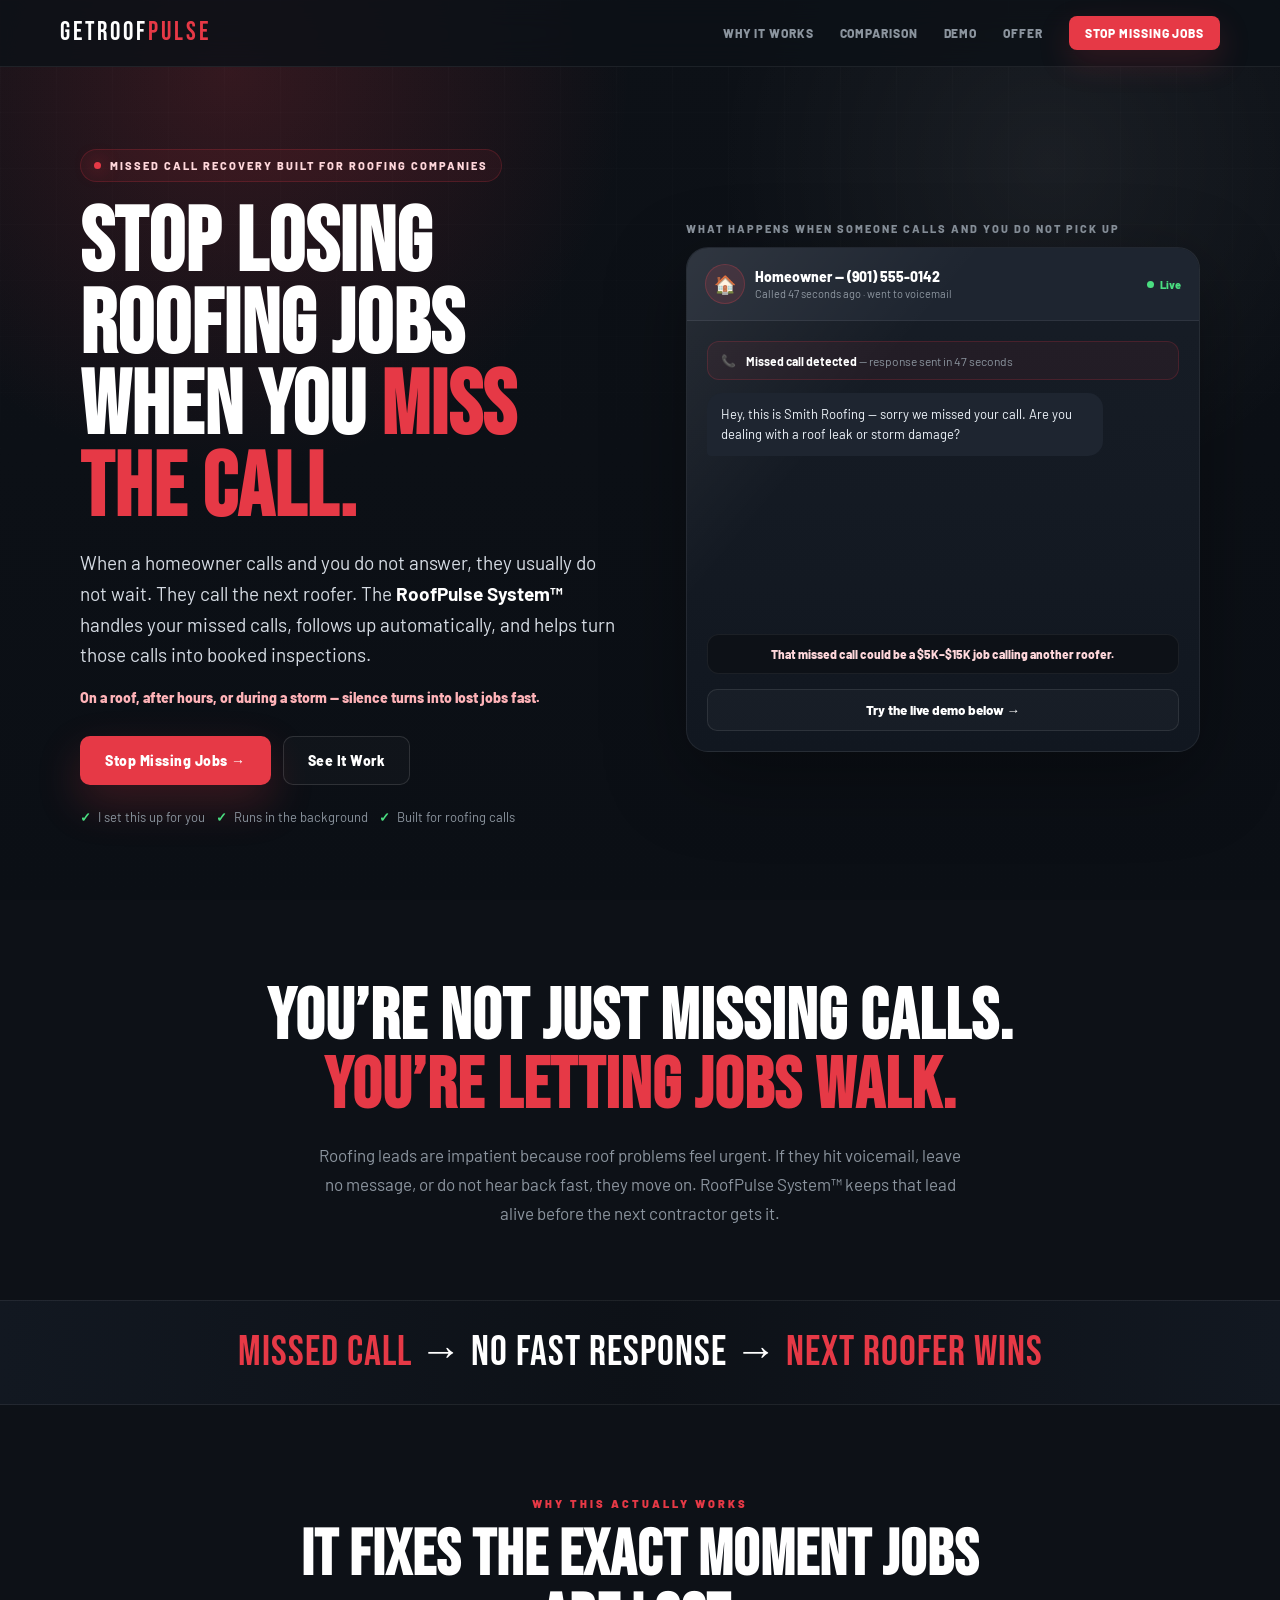
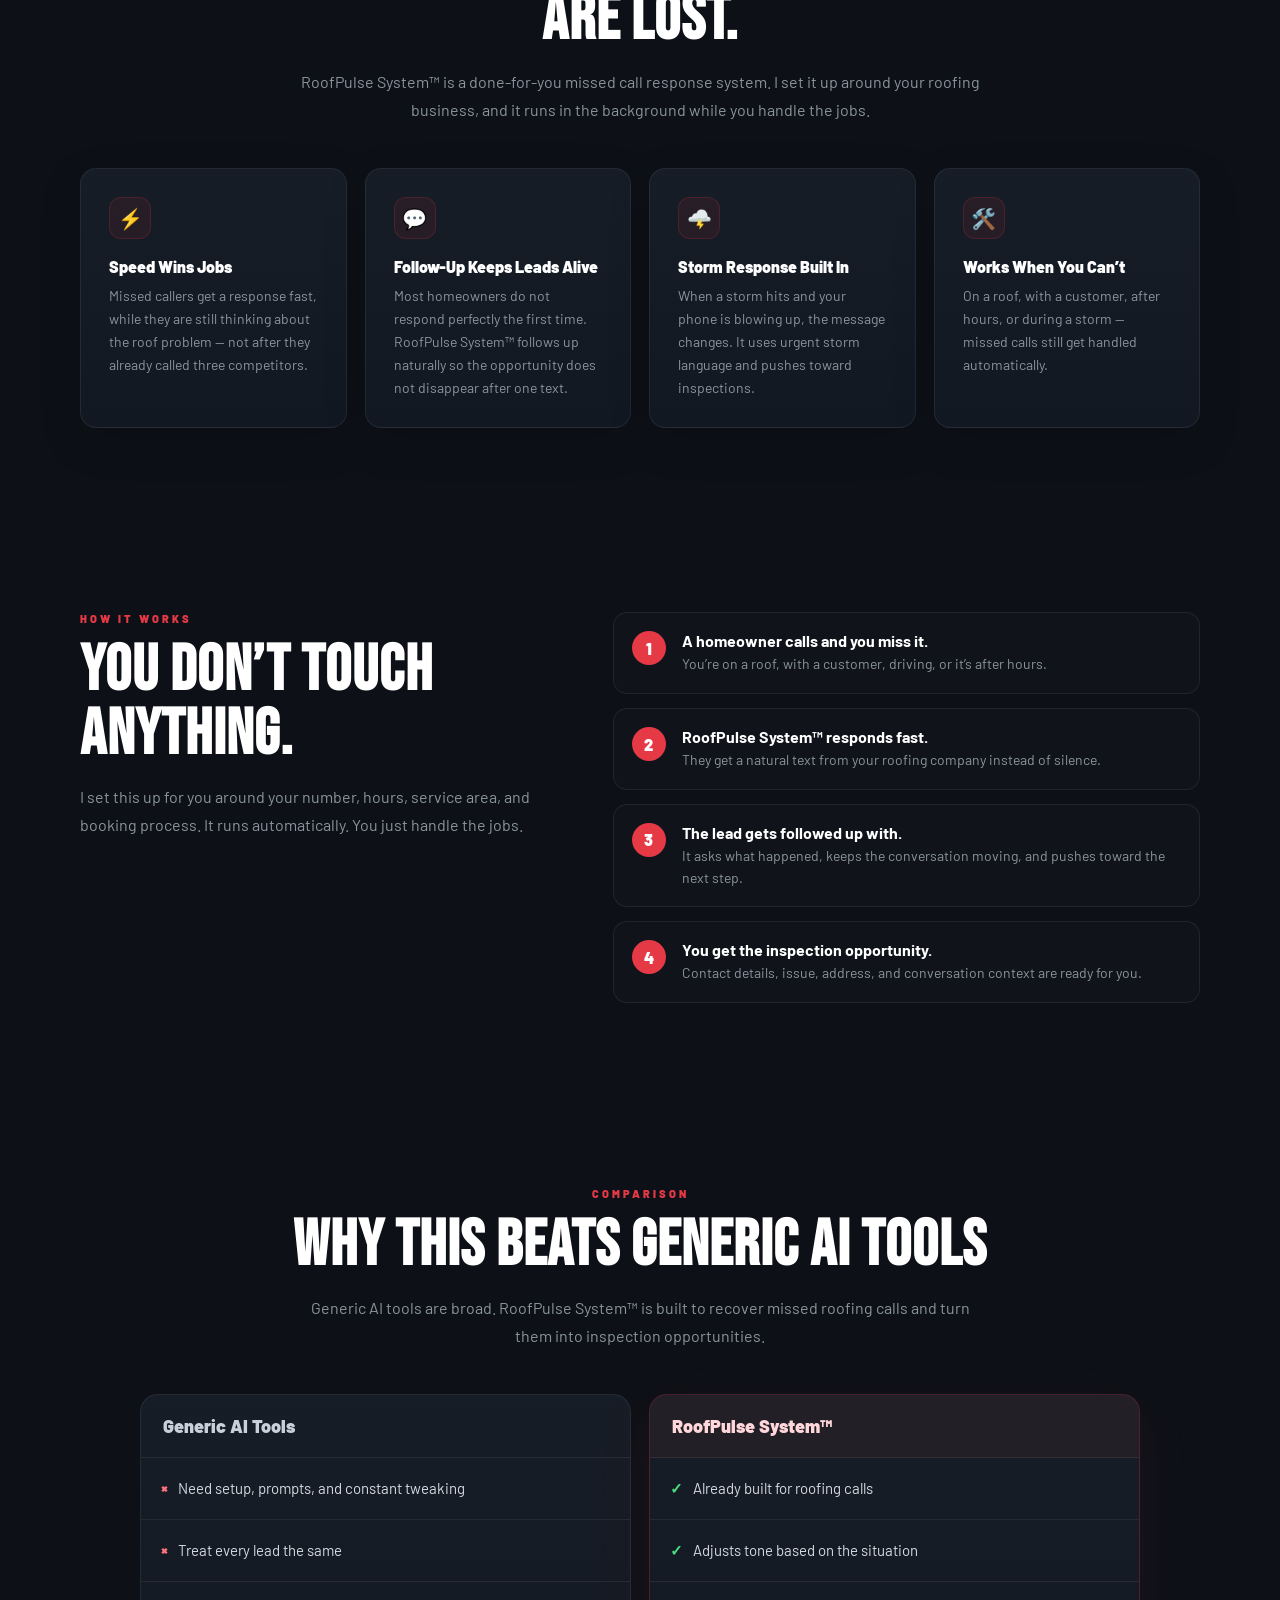
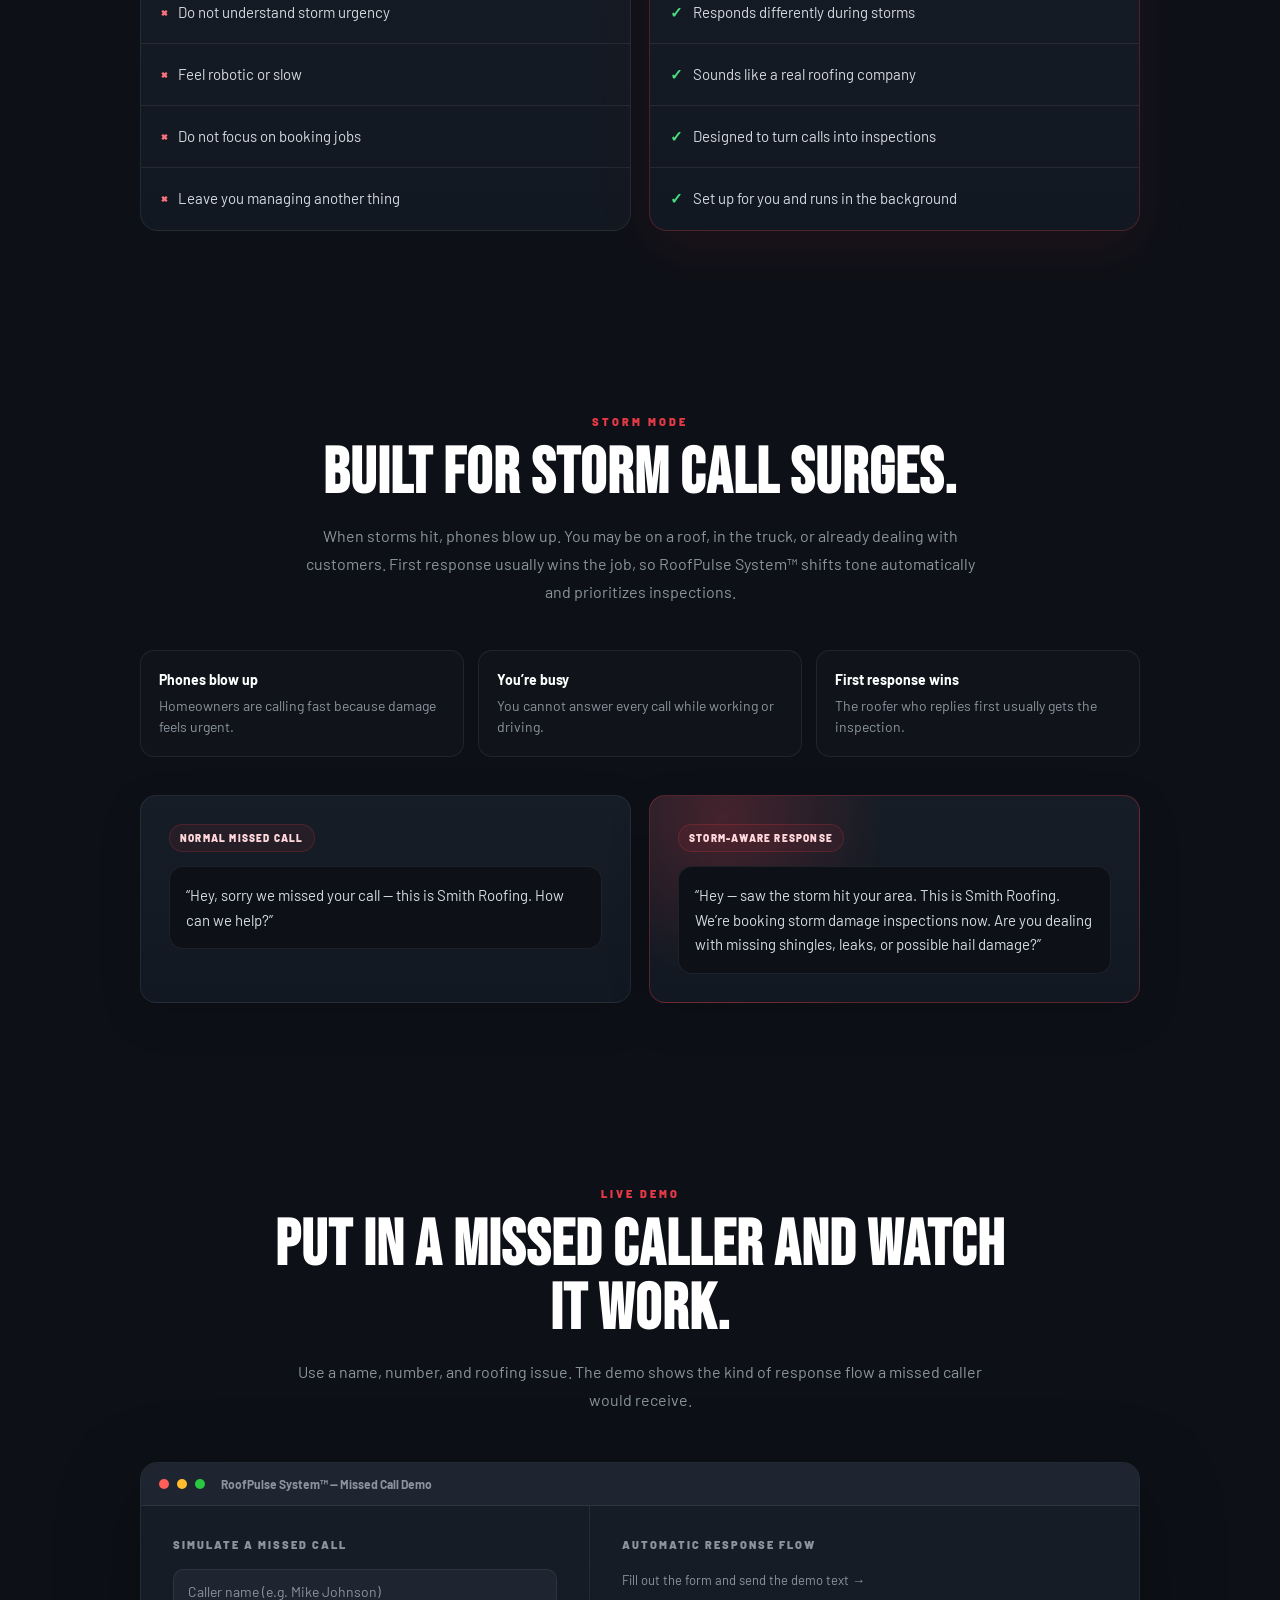
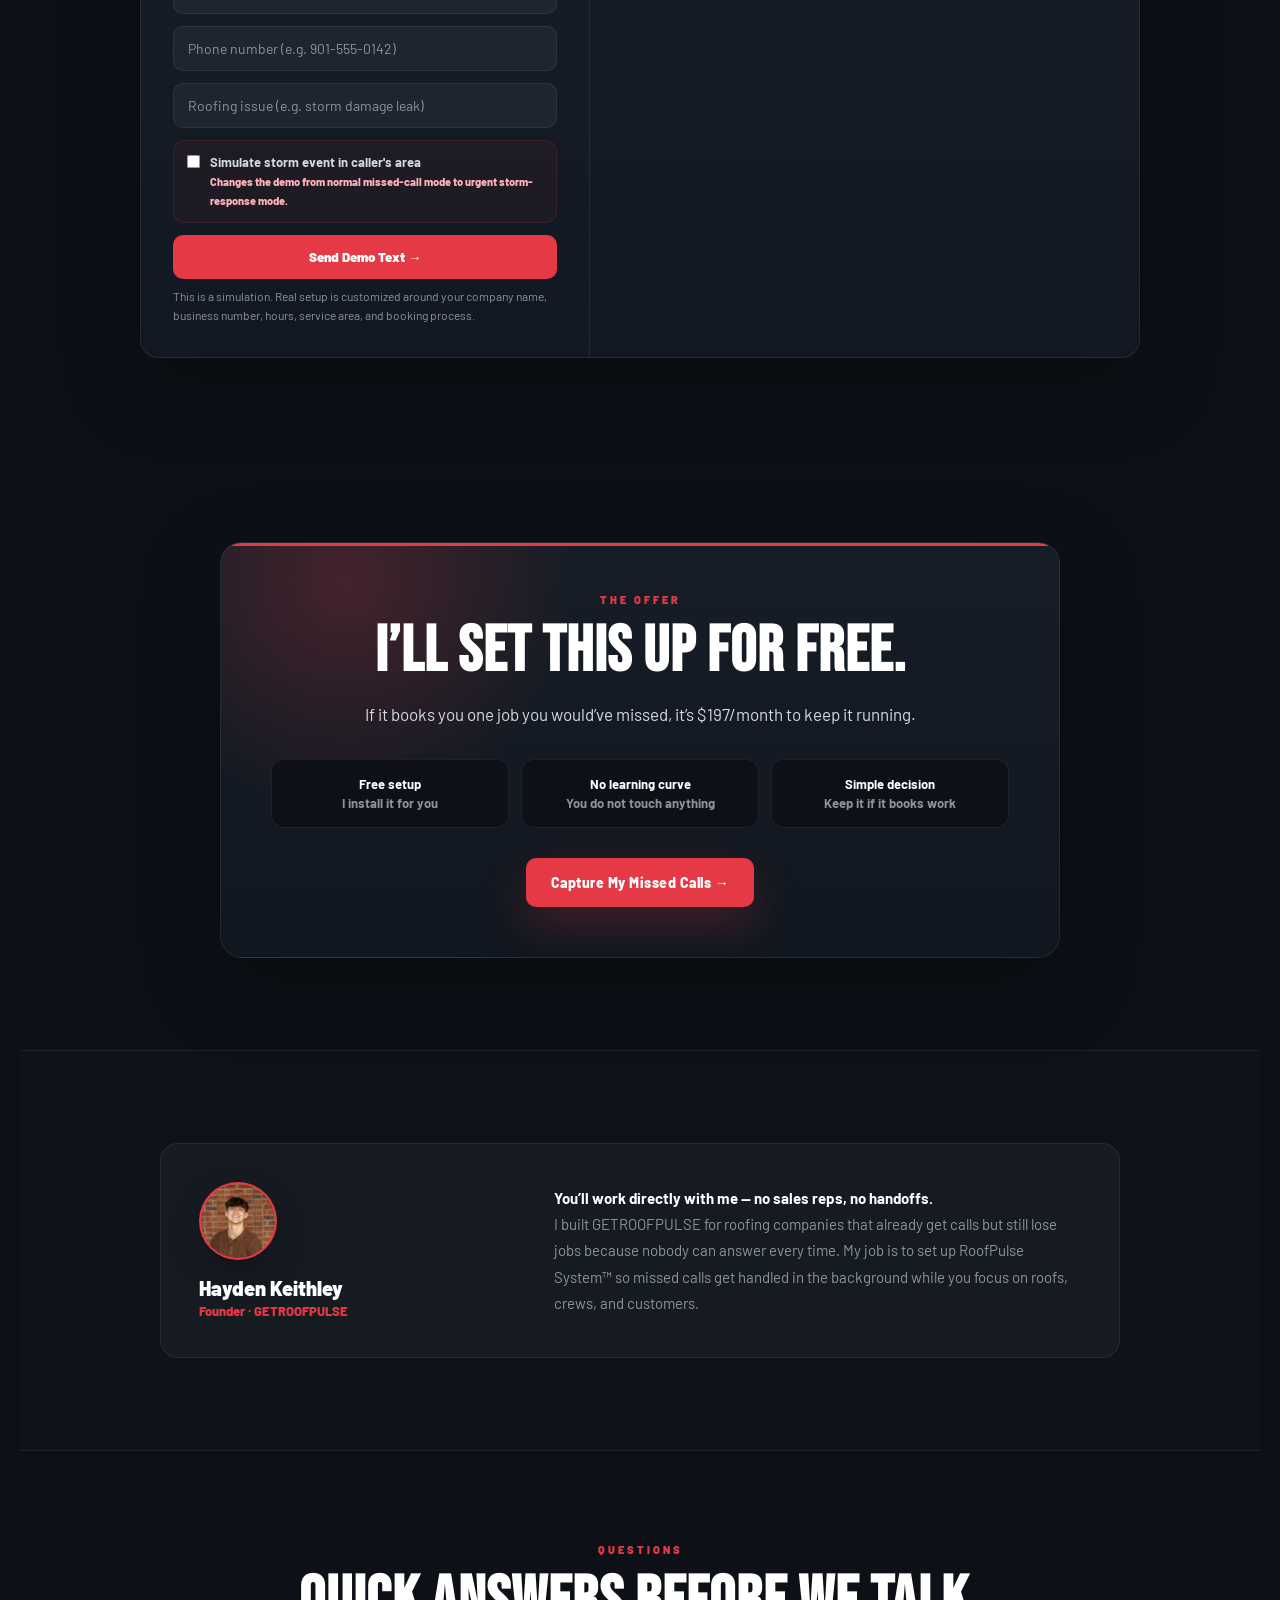
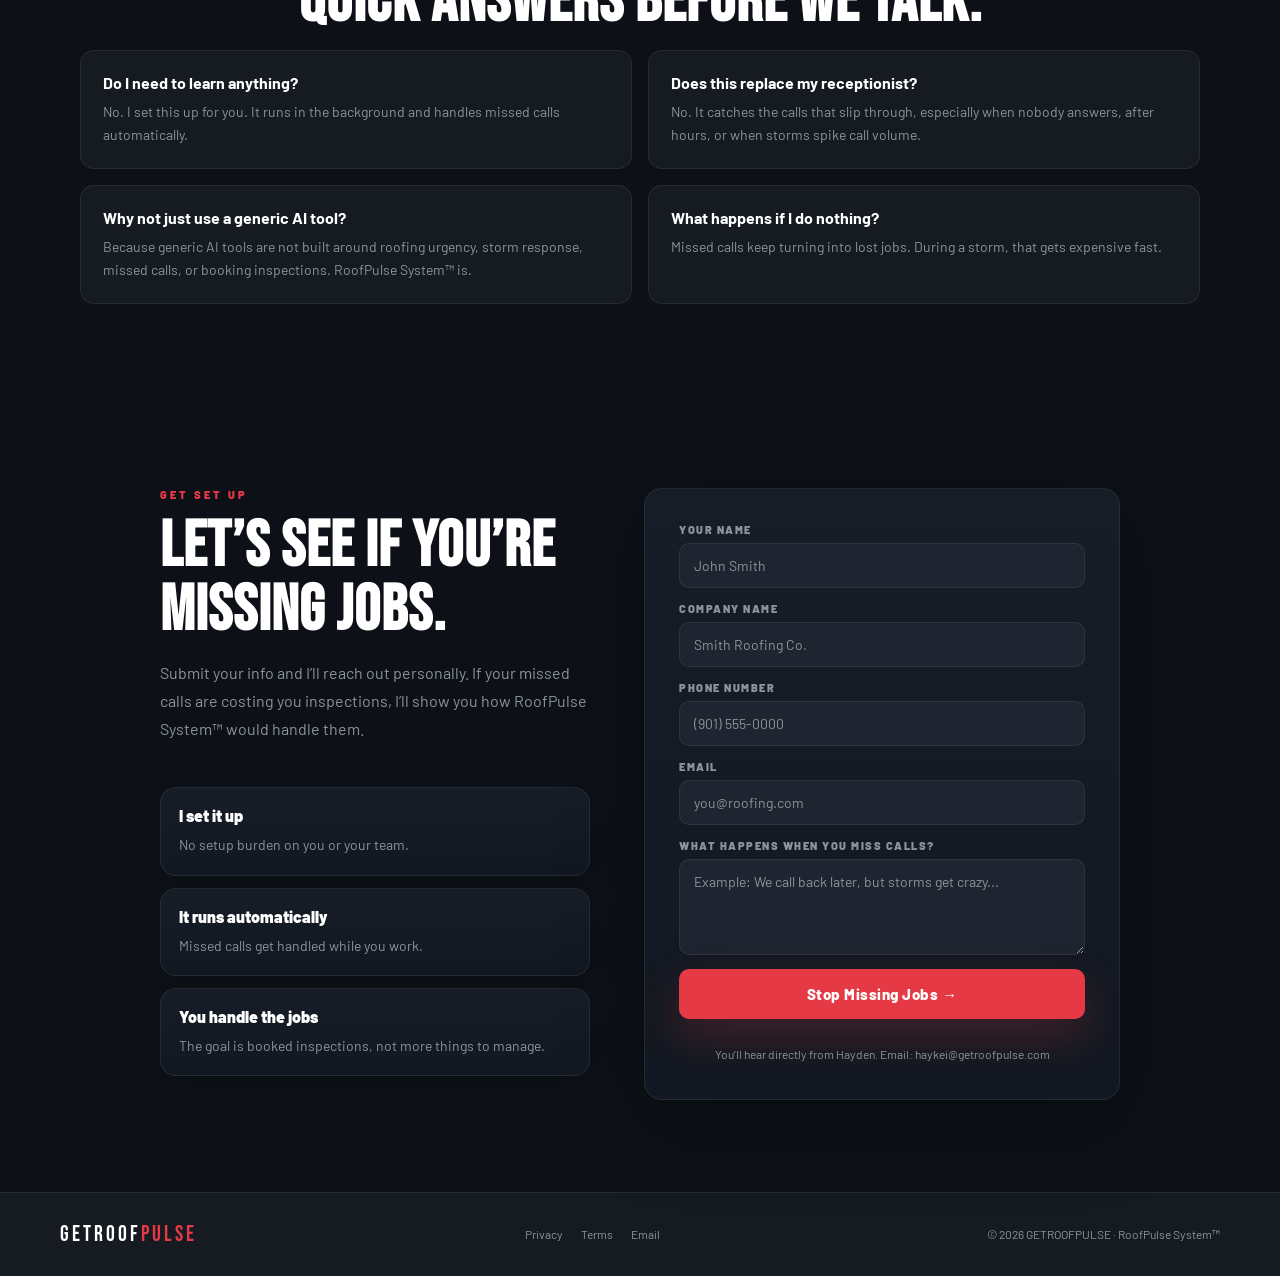
==== commit 64555113: "Add files via upload" ====
--- a/index.html
+++ b/index.html
@@ -36,6 +36,8 @@
     nav{position:sticky;top:0;z-index:100;padding:16px 60px;background:rgba(13,17,23,.84);backdrop-filter:blur(14px);border-bottom:1px solid var(--border);display:flex;align-items:center;justify-content:space-between}.nav-logo{font-family:'Bebas Neue',sans-serif;letter-spacing:3px;font-size:26px;line-height:1}.nav-logo span{color:var(--red)}.nav-links{display:flex;align-items:center;gap:26px}.nav-links a{color:var(--gray);font-size:12px;font-weight:800;letter-spacing:.9px;text-transform:uppercase;transition:.2s}.nav-links a:hover{color:var(--white)}.nav-cta{background:var(--red);color:var(--white)!important;padding:10px 16px;border-radius:8px;box-shadow:0 12px 32px rgba(230,57,70,.18)}.nav-cta:hover{background:var(--red-dark)}
     .hero{max-width:1240px;margin:0 auto;padding:82px 60px 68px;display:grid;grid-template-columns:1.02fr .98fr;gap:70px;align-items:center;min-height:calc(100vh - 74px)}.eyebrow{display:inline-flex;align-items:center;gap:9px;color:#ffd7db;background:#E6394612;border:1px solid #E6394634;border-radius:999px;padding:9px 13px;font-size:11px;font-weight:800;letter-spacing:2px;text-transform:uppercase;margin-bottom:22px}.eyebrow:before{content:'';width:7px;height:7px;background:var(--red);border-radius:50%;box-shadow:0 0 18px rgba(230,57,70,.9)}h1{font-family:'Bebas Neue',sans-serif;font-size:clamp(52px,7vw,92px);line-height:.91;letter-spacing:1px;margin-bottom:18px;max-width:790px}h1 .accent{color:var(--red)}.hero-sub{max-width:660px;font-size:19px;line-height:1.62;color:#d5dbe3;margin-bottom:18px}.hero-sub strong{color:var(--white)}.loss-line{color:#ffb3b8;font-size:14px;font-weight:800;margin-bottom:30px}.hero-actions{display:flex;flex-wrap:wrap;gap:12px;margin-bottom:24px}.btn-primary,.btn-ghost{display:inline-flex;align-items:center;justify-content:center;border-radius:10px;padding:15px 24px;font-weight:800;font-size:14px;letter-spacing:.5px;transition:.2s;cursor:pointer}.btn-primary{background:var(--red);color:var(--white);border:1px solid transparent;box-shadow:0 18px 44px rgba(230,57,70,.22)}.btn-primary:hover{background:var(--red-dark);transform:translateY(-1px)}.btn-ghost{background:#ffffff06;color:var(--white);border:1px solid #ffffff20}.btn-ghost:hover{background:#ffffff0a;border-color:#ffffff44;transform:translateY(-1px)}.proof-line{display:flex;flex-wrap:wrap;gap:11px;color:var(--gray);font-size:13px;max-width:700px}.proof-item{display:inline-flex;align-items:center;gap:7px}.proof-item:before{content:'✓';color:var(--green);font-weight:900}
     .demo-card-label{color:var(--gray);font-size:11px;font-weight:800;letter-spacing:2px;text-transform:uppercase;margin-bottom:12px}.phone-mockup{position:relative;background:linear-gradient(180deg,#171d26 0%,#111720 100%);border:1px solid var(--border);border-radius:22px;overflow:hidden;box-shadow:var(--shadow)}.phone-mockup:after{content:'';position:absolute;inset:0;pointer-events:none;background:linear-gradient(130deg,rgba(255,255,255,.08),transparent 32%)}.phone-header{background:var(--dark-3);padding:16px 18px;display:flex;align-items:center;gap:10px;border-bottom:1px solid var(--border)}.phone-avatar{width:40px;height:40px;border-radius:50%;display:flex;align-items:center;justify-content:center;background:#E6394620;border:1px solid #E6394640;font-size:18px;flex-shrink:0}.phone-name{font-weight:800;font-size:14px}.phone-sub{color:var(--gray);font-size:11px;margin-top:2px}.phone-status{margin-left:auto;color:var(--green);font-size:11px;font-weight:800;display:flex;gap:6px;align-items:center}.status-dot{width:7px;height:7px;border-radius:50%;background:var(--green);animation:pulse 1.8s infinite}@keyframes pulse{0%,100%{opacity:1}50%{opacity:.35}}@keyframes phoneShake{0%,100%{transform:translateX(0)}18%{transform:translateX(-4px) rotate(-.35deg)}36%{transform:translateX(4px) rotate(.35deg)}54%{transform:translateX(-3px) rotate(-.25deg)}72%{transform:translateX(3px) rotate(.25deg)}}.phone-mockup.shake{animation:phoneShake .46s ease}.phone-body{padding:20px;display:flex;flex-direction:column;gap:13px;min-height:430px}.event-pill{display:flex;gap:10px;align-items:center;background:#E6394610;border:1px solid #E6394630;color:var(--gray);border-radius:12px;padding:11px 13px;font-size:12px}.event-pill strong{color:var(--white)}.message-area{display:flex;flex-direction:column;gap:10px;flex:1}.msg{max-width:84%;padding:12px 14px;border-radius:15px;font-size:13px;line-height:1.5;opacity:0;transform:translateY(8px);animation:fadeUp .34s ease forwards;position:relative;z-index:1}.msg.bot{align-self:flex-start;background:var(--dark-3);color:var(--light);border-radius:15px 15px 15px 4px}.msg.user{align-self:flex-end;background:var(--red);color:var(--white);border-radius:15px 15px 4px 15px}.typing{align-self:flex-start;width:54px;height:22px;border-radius:14px;background:var(--dark-3);display:flex;align-items:center;justify-content:center;gap:4px}.typing span{width:5px;height:5px;background:#aeb6c0;border-radius:50%;animation:blink 1.1s infinite}.typing span:nth-child(2){animation-delay:.18s}.typing span:nth-child(3){animation-delay:.36s}@keyframes blink{0%,80%,100%{opacity:.2}40%{opacity:1}}@keyframes fadeUp{to{opacity:1;transform:translateY(0)}}.money-line{background:#0D1117;border:1px solid #ffffff10;border-radius:12px;padding:12px 13px;color:#ffd7db;font-size:12px;font-weight:800;text-align:center;position:relative;z-index:1}.phone-demo-btn{margin-top:2px;width:100%;border:1px solid #ffffff18;background:#ffffff07;color:var(--white);border-radius:10px;padding:12px 14px;font-family:'Barlow',sans-serif;font-weight:800;cursor:pointer;position:relative;z-index:2;transition:.2s}.phone-demo-btn:hover{background:#ffffff0d;border-color:#ffffff32}
+
+    .hover-cue{ text-align:center;font-size:11px;font-weight:800;letter-spacing:1px;color:#ffb3b8;opacity:0;transform:translateY(6px);transition:all .25s ease;pointer-events:none;position:relative;z-index:2;margin-top:-4px}.hover-cue.show{opacity:1;transform:translateY(0)}.hover-cue:after{content:'';display:inline-block;margin-left:6px;animation:cuePulse 1.4s infinite}@keyframes cuePulse{0%,100%{opacity:.4;transform:translateX(0)}50%{opacity:1;transform:translateX(4px)}}.founder-photo{width:78px;height:78px;border-radius:50%;object-fit:cover;object-position:center center;border:2px solid #E6394640;box-shadow:0 14px 36px rgba(0,0,0,.24);display:block;margin-bottom:16px;background:var(--red)}
     .section,.demo-section,.offer-section,.faq-section,.contact-section{padding:92px 60px;max-width:1240px;margin:0 auto}.section-centered{max-width:760px;text-align:center;margin:0 auto}.section-label{color:var(--red);font-size:11px;font-weight:900;letter-spacing:3px;text-transform:uppercase;margin-bottom:14px}.section-title{font-family:'Bebas Neue',sans-serif;font-size:clamp(40px,5vw,64px);line-height:1;letter-spacing:1px;margin-bottom:16px}.section-title .accent{color:var(--red)}.section-sub{color:var(--gray);font-size:16px;line-height:1.75;max-width:690px;margin:0 auto 44px}.divider-strip{border-top:1px solid var(--border);border-bottom:1px solid var(--border);background:linear-gradient(90deg,#121821,#0D1117,#121821);padding:26px 60px;text-align:center}.divider-strip span{font-family:'Bebas Neue',sans-serif;font-size:clamp(28px,4vw,42px);letter-spacing:1px}.divider-strip strong{color:var(--red);font-weight:400}.realization{max-width:820px;margin:0 auto;padding:90px 30px 72px;text-align:center}.realization h2{font-family:'Bebas Neue',sans-serif;font-size:clamp(42px,6vw,72px);line-height:.96;letter-spacing:1px}.realization h2.accent{color:var(--red)}.realization p{color:var(--gray);font-size:17px;line-height:1.7;margin:20px auto 0;max-width:650px}.cards-grid{display:grid;grid-template-columns:repeat(auto-fit,minmax(240px,1fr));gap:18px}.card{background:linear-gradient(180deg,#171d26 0%,#121821 100%);border:1px solid var(--border);border-radius:16px;padding:28px;box-shadow:0 14px 44px rgba(0,0,0,.14)}.card-icon{width:42px;height:42px;display:flex;align-items:center;justify-content:center;background:#E6394614;border:1px solid #E6394630;border-radius:12px;margin-bottom:18px;font-size:20px}.card-title{font-size:16px;font-weight:900;margin-bottom:8px}.card p{color:var(--gray);line-height:1.65;font-size:14px}.how-wrap{display:grid;grid-template-columns:.9fr 1.1fr;gap:52px;align-items:start}.step-list{display:flex;flex-direction:column;gap:14px}.step{display:flex;gap:16px;padding:18px;border:1px solid var(--border);border-radius:14px;background:#ffffff04}.step-num{width:34px;height:34px;border-radius:50%;background:var(--red);color:var(--white);display:flex;align-items:center;justify-content:center;font-weight:900;flex-shrink:0}.step strong{display:block;margin-bottom:3px}.step p{color:var(--gray);font-size:14px;line-height:1.55}
     .comparison-section{max-width:1120px}.comparison-grid{display:grid;grid-template-columns:1fr 1fr;gap:18px;margin-top:40px}.comparison-card{background:linear-gradient(180deg,#171d26 0%,#121821 100%);border:1px solid var(--border);border-radius:18px;overflow:hidden}.comparison-card.good{border-color:#E6394642;box-shadow:0 18px 55px rgba(230,57,70,.08)}.comparison-head{padding:20px 22px;border-bottom:1px solid var(--border);font-size:18px;font-weight:900}.comparison-head.bad{color:#c8d0da}.comparison-head.good{color:#ffd7db;background:#E639460d}.comparison-list{list-style:none}.comparison-list li{min-height:62px;padding:16px 20px;border-bottom:1px solid var(--border);color:#d3d9e0;font-size:15px;line-height:1.45;display:flex;align-items:center;gap:10px}.comparison-list li:last-child{border-bottom:0}.comparison-list li:before{font-weight:900;flex-shrink:0}.comparison-card:not(.good) li:before{content:'×';color:#ff727c}.comparison-card.good li:before{content:'✓';color:var(--green)}
     .demo-section{max-width:1120px}.simulator{background:linear-gradient(180deg,#171d26 0%,#121821 100%);border:1px solid var(--border);border-radius:18px;overflow:hidden;box-shadow:var(--shadow);margin-top:48px}.sim-bar{background:var(--dark-3);padding:14px 18px;display:flex;align-items:center;gap:8px;border-bottom:1px solid var(--border)}.sim-dot{width:10px;height:10px;border-radius:50%}.sim-title{margin-left:8px;font-size:12px;color:var(--gray);font-weight:700}.sim-body{display:grid;grid-template-columns:.9fr 1.1fr;min-height:430px}.sim-left,.sim-right{padding:32px}.sim-left{border-right:1px solid var(--border)}.sim-section-label{font-size:11px;font-weight:900;letter-spacing:2px;text-transform:uppercase;color:var(--gray);margin-bottom:18px}.call-form{display:flex;flex-direction:column;gap:12px}.form-input{width:100%;background:var(--dark-3);border:1px solid var(--border);border-radius:10px;padding:13px 14px;color:var(--white);font-family:'Barlow',sans-serif;font-size:14px;outline:none;transition:.2s}.form-input:focus{border-color:var(--red);box-shadow:0 0 0 3px #E6394620}.form-input::placeholder{color:var(--gray)}.sim-btn{border:0;background:var(--red);color:var(--white);border-radius:10px;padding:14px;font-family:'Barlow',sans-serif;font-weight:900;cursor:pointer;transition:.2s}.sim-btn:hover{background:var(--red-dark)}.sim-help{color:var(--gray);font-size:12px;line-height:1.6;margin-top:8px}.message-thread{display:flex;flex-direction:column;gap:11px;max-height:360px;overflow-y:auto;padding-right:4px}.sim-meta{color:var(--gray);font-size:10px;letter-spacing:1px;text-transform:uppercase}.sim-meta.right{text-align:right}.sim-msg{max-width:86%;padding:12px 14px;border-radius:14px;font-size:13px;line-height:1.5;opacity:0;animation:fadeUp .34s ease forwards}.sim-out{align-self:flex-end;background:var(--red);color:var(--white);border-radius:14px 14px 4px 14px}.sim-in{align-self:flex-start;background:var(--dark-3);color:var(--light);border-radius:14px 14px 14px 4px}.sim-result{display:none;margin-top:16px;background:#16803415;border:1px solid #16803430;border-radius:10px;color:var(--green);padding:11px 13px;font-size:12px;font-weight:800}
@@ -49,7 +51,7 @@
   <div class="page-bg"></div><div class="grid-bg"></div>
   <nav><a href="/" class="nav-logo">GETROOF<span>PULSE</span></a><div class="nav-links"><a href="#why">Why It Works</a><a href="#compare">Comparison</a><a href="#demo">Demo</a><a href="#offer">Offer</a><a href="#contact" class="nav-cta cta-watch">Stop Missing Jobs</a></div></nav>
 
-  <section class="hero" id="top"><div class="hero-left fade-up"><div class="eyebrow">Missed Call Recovery Built for Roofing Companies</div><h1>Stop Losing Roofing Jobs When You <span class="accent">Miss the Call.</span></h1><p class="hero-sub">When a homeowner calls and you do not answer, they usually do not wait. They call the next roofer. The <strong>RoofPulse System™</strong> handles your missed calls, follows up automatically, and helps turn those calls into booked inspections.</p><div class="loss-line">On a roof, after hours, or during a storm — silence turns into lost jobs fast.</div><div class="hero-actions"><a href="#contact" class="btn-primary cta-watch">Stop Missing Jobs →</a><a href="#demo" class="btn-ghost cta-watch" id="heroDemoLink">See It Work</a></div><div class="proof-line"><span class="proof-item">I set this up for you</span><span class="proof-item">Runs in the background</span><span class="proof-item">Built for roofing calls</span></div></div><div class="hero-right fade-up"><div class="demo-card-label">What happens when someone calls and you do not pick up</div><div class="phone-mockup" id="phoneMockup"><div class="phone-header"><div class="phone-avatar">🏠</div><div><div class="phone-name">Homeowner — (901) 555-0142</div><div class="phone-sub">Called 47 seconds ago · went to voicemail</div></div><div class="phone-status"><span class="status-dot"></span> Live</div></div><div class="phone-body"><div class="event-pill"><span>📞</span><span><strong>Missed call detected</strong> — response sent in 47 seconds</span></div><div class="message-area" id="messageArea"></div><div class="money-line">That missed call could be a $5K–$15K job calling another roofer.</div><button type="button" class="phone-demo-btn" id="phoneDemoBtn">Try the live demo below →</button></div></div></div></section>
+  <section class="hero" id="top"><div class="hero-left fade-up"><div class="eyebrow">Missed Call Recovery Built for Roofing Companies</div><h1>Stop Losing Roofing Jobs When You <span class="accent">Miss the Call.</span></h1><p class="hero-sub">When a homeowner calls and you do not answer, they usually do not wait. They call the next roofer. The <strong>RoofPulse System™</strong> handles your missed calls, follows up automatically, and helps turn those calls into booked inspections.</p><div class="loss-line">On a roof, after hours, or during a storm — silence turns into lost jobs fast.</div><div class="hero-actions"><a href="#contact" class="btn-primary cta-watch">Stop Missing Jobs →</a><a href="#demo" class="btn-ghost cta-watch" id="heroDemoLink">See It Work</a></div><div class="proof-line"><span class="proof-item">I set this up for you</span><span class="proof-item">Runs in the background</span><span class="proof-item">Built for roofing calls</span></div></div><div class="hero-right fade-up"><div class="demo-card-label">What happens when someone calls and you do not pick up</div><div class="phone-mockup" id="phoneMockup"><div class="phone-header"><div class="phone-avatar">🏠</div><div><div class="phone-name">Homeowner — (901) 555-0142</div><div class="phone-sub">Called 47 seconds ago · went to voicemail</div></div><div class="phone-status"><span class="status-dot"></span> Live</div></div><div class="phone-body"><div class="event-pill"><span>📞</span><span><strong>Missed call detected</strong> — response sent in 47 seconds</span></div><div class="message-area" id="messageArea"></div><div class="hover-cue" id="hoverCue">Hover to continue →</div><div class="money-line">That missed call could be a $5K–$15K job calling another roofer.</div><button type="button" class="phone-demo-btn" id="phoneDemoBtn">Try the live demo below →</button></div></div></div></section>
 
   <section class="realization fade-up"><h2>You’re Not Just Missing Calls.</h2><h2 class="accent">You’re Letting Jobs Walk.</h2><p>Roofing leads are impatient because roof problems feel urgent. If they hit voicemail, leave no message, or do not hear back fast, they move on. RoofPulse System™ keeps that lead alive before the next contractor gets it.</p></section>
   <div class="divider-strip"><span><strong>Missed Call</strong> → No Fast Response → <strong>Next Roofer Wins</strong></span></div>
@@ -66,7 +68,7 @@
 
   <section class="offer-section" id="offer"><div class="offer-card fade-up"><div class="section-label">The Offer</div><h2 class="section-title">I’ll Set This Up For Free.</h2><p>If it books you one job you would’ve missed, it’s $197/month to keep it running.</p><div class="offer-list"><div class="offer-mini"><strong>Free setup</strong>I install it for you</div><div class="offer-mini"><strong>No learning curve</strong>You do not touch anything</div><div class="offer-mini"><strong>Simple decision</strong>Keep it if it books work</div></div><a href="#contact" class="btn-primary cta-watch">Capture My Missed Calls →</a></div></section>
 
-  <section class="section founder-section" id="founder"><div class="founder-card fade-up"><div><div class="founder-initial">H</div><div class="founder-name">Hayden Keithley</div><div class="founder-role">Founder · GETROOFPULSE</div></div><div class="founder-copy"><p><strong>You’ll work directly with me — no sales reps, no handoffs.</strong></p><p>I built GETROOFPULSE for roofing companies that already get calls but still lose jobs because nobody can answer every time. My job is to set up RoofPulse System™ so missed calls get handled in the background while you focus on roofs, crews, and customers.</p></div></div></section>
+  <section class="section founder-section" id="founder"><div class="founder-card fade-up"><div><img src="/static/founder.jpg" class="founder-photo" alt="Hayden Keithley"><div class="founder-name">Hayden Keithley</div><div class="founder-role">Founder · GETROOFPULSE</div></div><div class="founder-copy"><p><strong>You’ll work directly with me — no sales reps, no handoffs.</strong></p><p>I built GETROOFPULSE for roofing companies that already get calls but still lose jobs because nobody can answer every time. My job is to set up RoofPulse System™ so missed calls get handled in the background while you focus on roofs, crews, and customers.</p></div></div></section>
 
   <section class="faq-section"><div class="section-centered fade-up"><div class="section-label">Questions</div><h2 class="section-title">Quick Answers Before We Talk.</h2></div><div class="faq-grid"><div class="faq-item fade-up"><strong>Do I need to learn anything?</strong><p>No. I set this up for you. It runs in the background and handles missed calls automatically.</p></div><div class="faq-item fade-up"><strong>Does this replace my receptionist?</strong><p>No. It catches the calls that slip through, especially when nobody answers, after hours, or when storms spike call volume.</p></div><div class="faq-item fade-up"><strong>Why not just use a generic AI tool?</strong><p>Because generic AI tools are not built around roofing urgency, storm response, missed calls, or booking inspections. RoofPulse System™ is.</p></div><div class="faq-item fade-up"><strong>What happens if I do nothing?</strong><p>Missed calls keep turning into lost jobs. During a storm, that gets expensive fast.</p></div></div></section>
 
@@ -78,7 +80,14 @@
   <script>
     document.getElementById('yr').textContent=new Date().getFullYear();
     const revealObserver=new IntersectionObserver(entries=>{entries.forEach(entry=>{if(entry.isIntersecting)entry.target.classList.add('show')})},{threshold:.14});document.querySelectorAll('.fade-up').forEach(el=>revealObserver.observe(el));
-    const heroMessages=[{text:"Hey, this is Smith Roofing — sorry we missed your call. Are you dealing with a roof leak or storm damage?",type:"bot"},{text:"Storm damage. Water is coming in near the garage.",type:"user"},{text:"Got it. What’s the property address? We can usually get someone out quickly for an inspection.",type:"bot"},{text:"123 Oak Ridge Dr.",type:"user"},{text:"Perfect — we’ll have someone reach out to confirm the next available inspection window. You’re not lost in voicemail anymore.",type:"bot"}];let loopTimer=null;function addHeroMessage(message){const area=document.getElementById('messageArea');const bubble=document.createElement('div');bubble.className=`msg ${message.type}`;bubble.textContent=message.text;area.appendChild(bubble);area.scrollTop=area.scrollHeight}function addTyping(){const area=document.getElementById('messageArea');const typing=document.createElement('div');typing.className='typing';typing.id='typingIndicator';typing.innerHTML='<span></span><span></span><span></span>';area.appendChild(typing);return typing}function playHeroLoop(){const area=document.getElementById('messageArea');const phone=document.getElementById('phoneMockup');if(!area||!phone)return;clearTimeout(loopTimer);area.innerHTML='';phone.classList.add('shake');setTimeout(()=>phone.classList.remove('shake'),500);let i=0;function next(){if(i>=heroMessages.length){loopTimer=setTimeout(playHeroLoop,4200);return}const typing=addTyping();loopTimer=setTimeout(()=>{typing.remove();addHeroMessage(heroMessages[i]);i++;loopTimer=setTimeout(next,i===1?850:1100)},i===0?450:650)}next()}window.addEventListener('load',playHeroLoop);
+    const heroMessages=[{text:"Hey, this is Smith Roofing — sorry we missed your call. Are you dealing with a roof leak or storm damage?",type:"bot"},{text:"Storm damage. Water is coming in near the garage.",type:"user"},{text:"Got it. What’s the property address? We can usually get someone out quickly for an inspection.",type:"bot"},{text:"123 Oak Ridge Dr.",type:"user"},{text:"Perfect — we’ll have someone reach out to confirm the next available inspection window. You’re not lost in voicemail anymore.",type:"bot"}];
+    let loopTimer=null,typingTimer=null,restartTimer=null,heroVisible=false,paused=false,hasHovered=false,currentNext=null;
+    function clearHeroTimers(){clearTimeout(loopTimer);clearTimeout(typingTimer);clearTimeout(restartTimer)}
+    function addHeroMessage(message){const area=document.getElementById('messageArea');if(!area)return;const bubble=document.createElement('div');bubble.className=`msg ${message.type}`;bubble.textContent=message.text;area.appendChild(bubble);area.scrollTop=area.scrollHeight}
+    function addTyping(){const area=document.getElementById('messageArea');if(!area)return null;const typing=document.createElement('div');typing.className='typing';typing.innerHTML='<span></span><span></span><span></span>';area.appendChild(typing);area.scrollTop=area.scrollHeight;return typing}
+    function playHeroLoop(){const area=document.getElementById('messageArea');const phone=document.getElementById('phoneMockup');const cue=document.getElementById('hoverCue');if(!area||!phone)return;clearHeroTimers();area.innerHTML='';if(cue)cue.classList.remove('show');paused=false;hasHovered=false;phone.classList.add('shake');setTimeout(()=>phone.classList.remove('shake'),500);let i=0;function next(){currentNext=next;if(!heroVisible)return;if(i>=heroMessages.length){restartTimer=setTimeout(playHeroLoop,4200);return}if(i===2&&!hasHovered){paused=true;if(cue)cue.classList.add('show');return}const typing=addTyping();typingTimer=setTimeout(()=>{if(typing)typing.remove();addHeroMessage(heroMessages[i]);i++;loopTimer=setTimeout(next,i===1?850:1100)},i===0?450:650)}phone.onmouseenter=()=>{if(paused&&!hasHovered){hasHovered=true;paused=false;if(cue)cue.classList.remove('show');if(currentNext)currentNext()}};next()}
+    const heroObserver=new IntersectionObserver(entries=>{entries.forEach(entry=>{heroVisible=entry.isIntersecting;if(entry.isIntersecting){playHeroLoop()}else{clearHeroTimers();const cue=document.getElementById('hoverCue');if(cue)cue.classList.remove('show')}})},{threshold:.35});
+    window.addEventListener('load',()=>{const phone=document.getElementById('phoneMockup');if(phone)heroObserver.observe(phone)});
     function focusDemo(){const demo=document.getElementById('demo');const input=document.getElementById('sim-name');if(!demo||!input)return;demo.scrollIntoView({behavior:'smooth',block:'start'});setTimeout(()=>{input.focus();input.style.boxShadow='0 0 0 3px #E6394655';setTimeout(()=>input.style.boxShadow='',1200)},650)}document.getElementById('phoneDemoBtn').addEventListener('click',focusDemo);document.getElementById('heroDemoLink').addEventListener('click',e=>{e.preventDefault();focusDemo()});
     function runDemo(){
       const name=document.getElementById('sim-name').value.trim()||'Mike Johnson';
@@ -127,7 +136,7 @@
     }
     window.runDemo=runDemo;['sim-name','sim-phone','sim-issue'].forEach(id=>{document.getElementById(id).addEventListener('keydown',e=>{if(e.key==='Enter')runDemo()})});
     const sticky=document.getElementById('stickyCta');const targets=document.querySelectorAll('.cta-watch,#contact,#demo');if(sticky){const stickyObserver=new IntersectionObserver(entries=>{const visible=entries.some(entry=>entry.isIntersecting&&entry.target!==sticky);sticky.classList.toggle('hide-sticky',visible)},{threshold:.25});targets.forEach(t=>{if(t!==sticky)stickyObserver.observe(t)})}
-    const contactForm=document.getElementById('contact-form');if(contactForm){contactForm.addEventListener('submit',async function(e){e.preventDefault();const btn=contactForm.querySelector('button[type="submit"]');const originalText=btn.textContent;btn.textContent='Sending...';btn.disabled=true;try{const response=await fetch('https://formspree.io/f/mwvwbegl',{method:'POST',body:new FormData(contactForm),headers:{'Accept':'application/json'}});if(response.ok){window.location.href='/thank-you.html'}else{throw new Error('Formspree error')}}catch(err){btn.textContent=originalText;btn.disabled=false;alert('Something went wrong — message me directly at haykei@getroofpulse.com')}})}
+    const contactForm=document.getElementById('contact-form');if(contactForm){contactForm.addEventListener('submit',async function(e){e.preventDefault();const btn=contactForm.querySelector('button[type="submit"]');const originalText=btn.textContent;btn.textContent='Sending...';btn.disabled=true;try{const response=await fetch('https://formspree.io/f/mwvwbegl',{method:'POST',body:new FormData(contactForm),headers:{'Accept':'application/json'}});if(response.ok){window.location.href='/thankyou.html'}else{throw new Error('Formspree error')}}catch(err){btn.textContent=originalText;btn.disabled=false;alert('Something went wrong — message me directly at haykei@getroofpulse.com')}})}
   </script>
 </body>
-</html>
+</html>
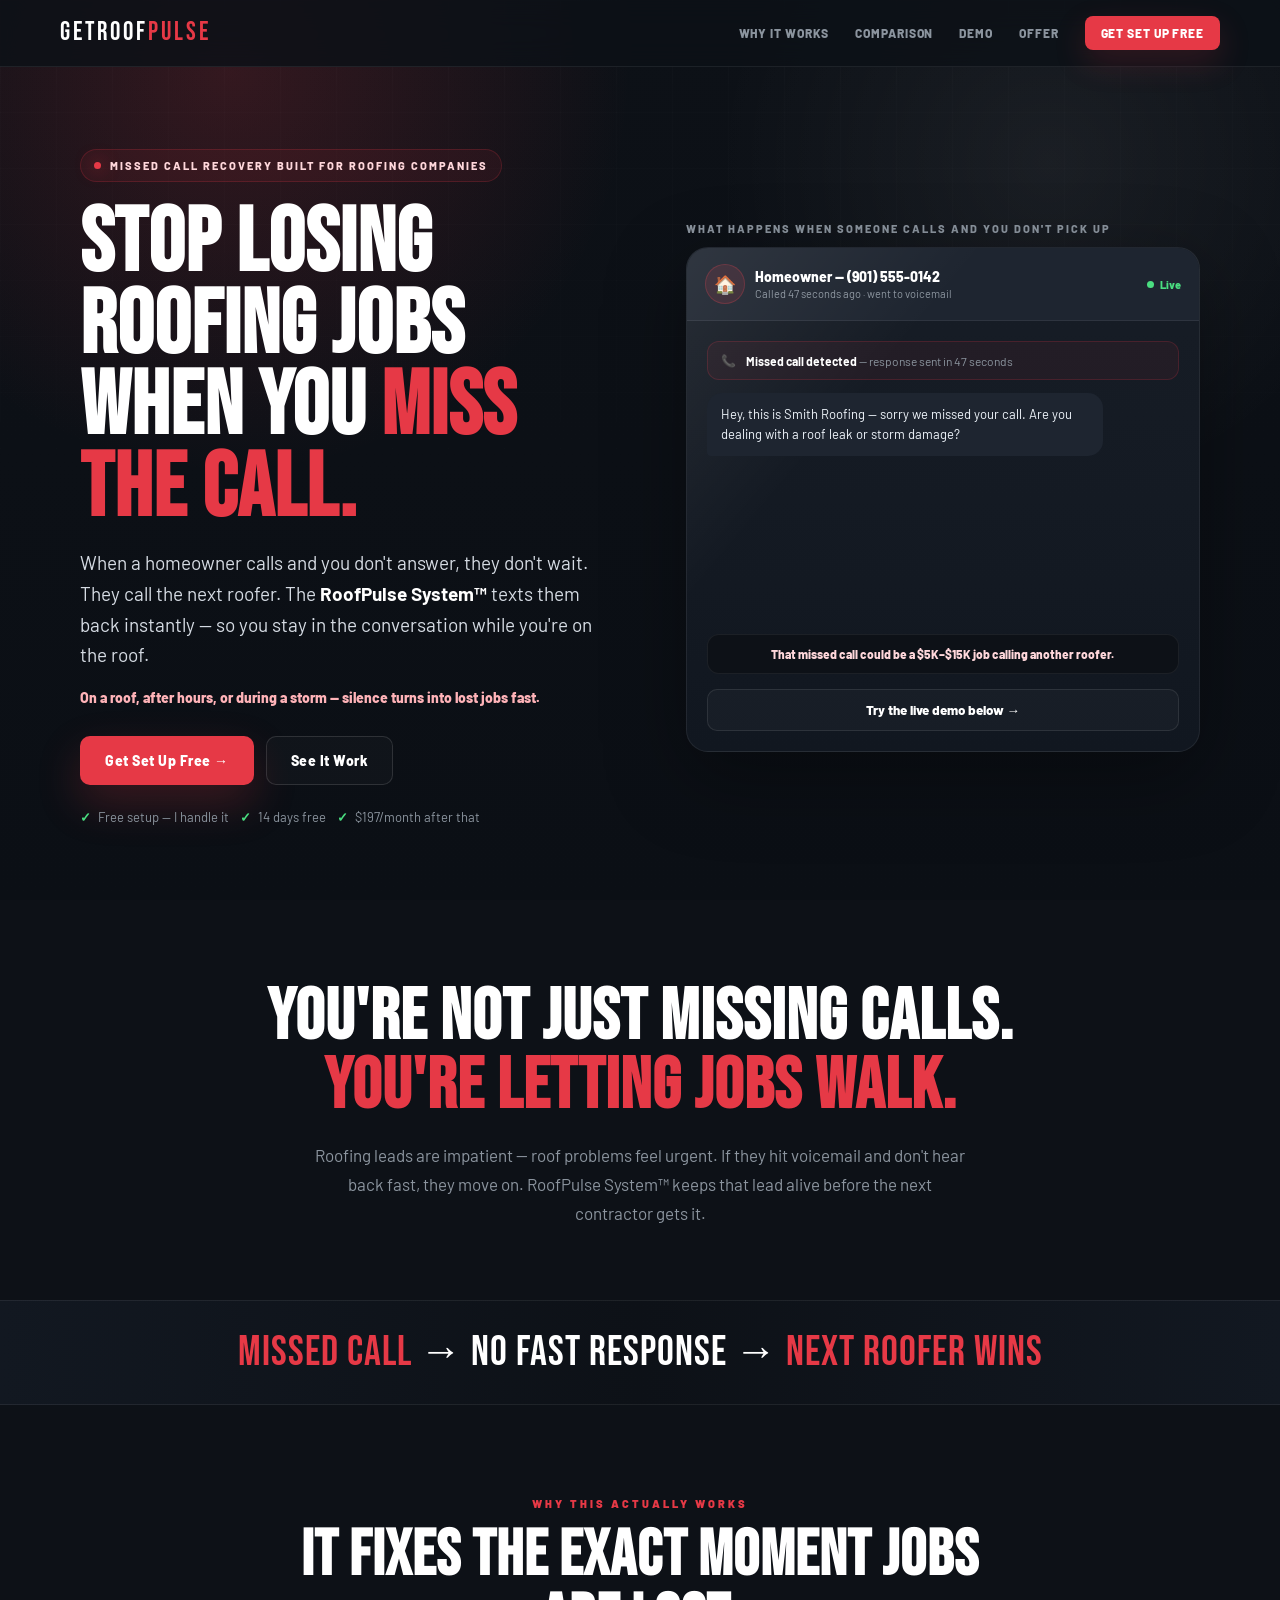
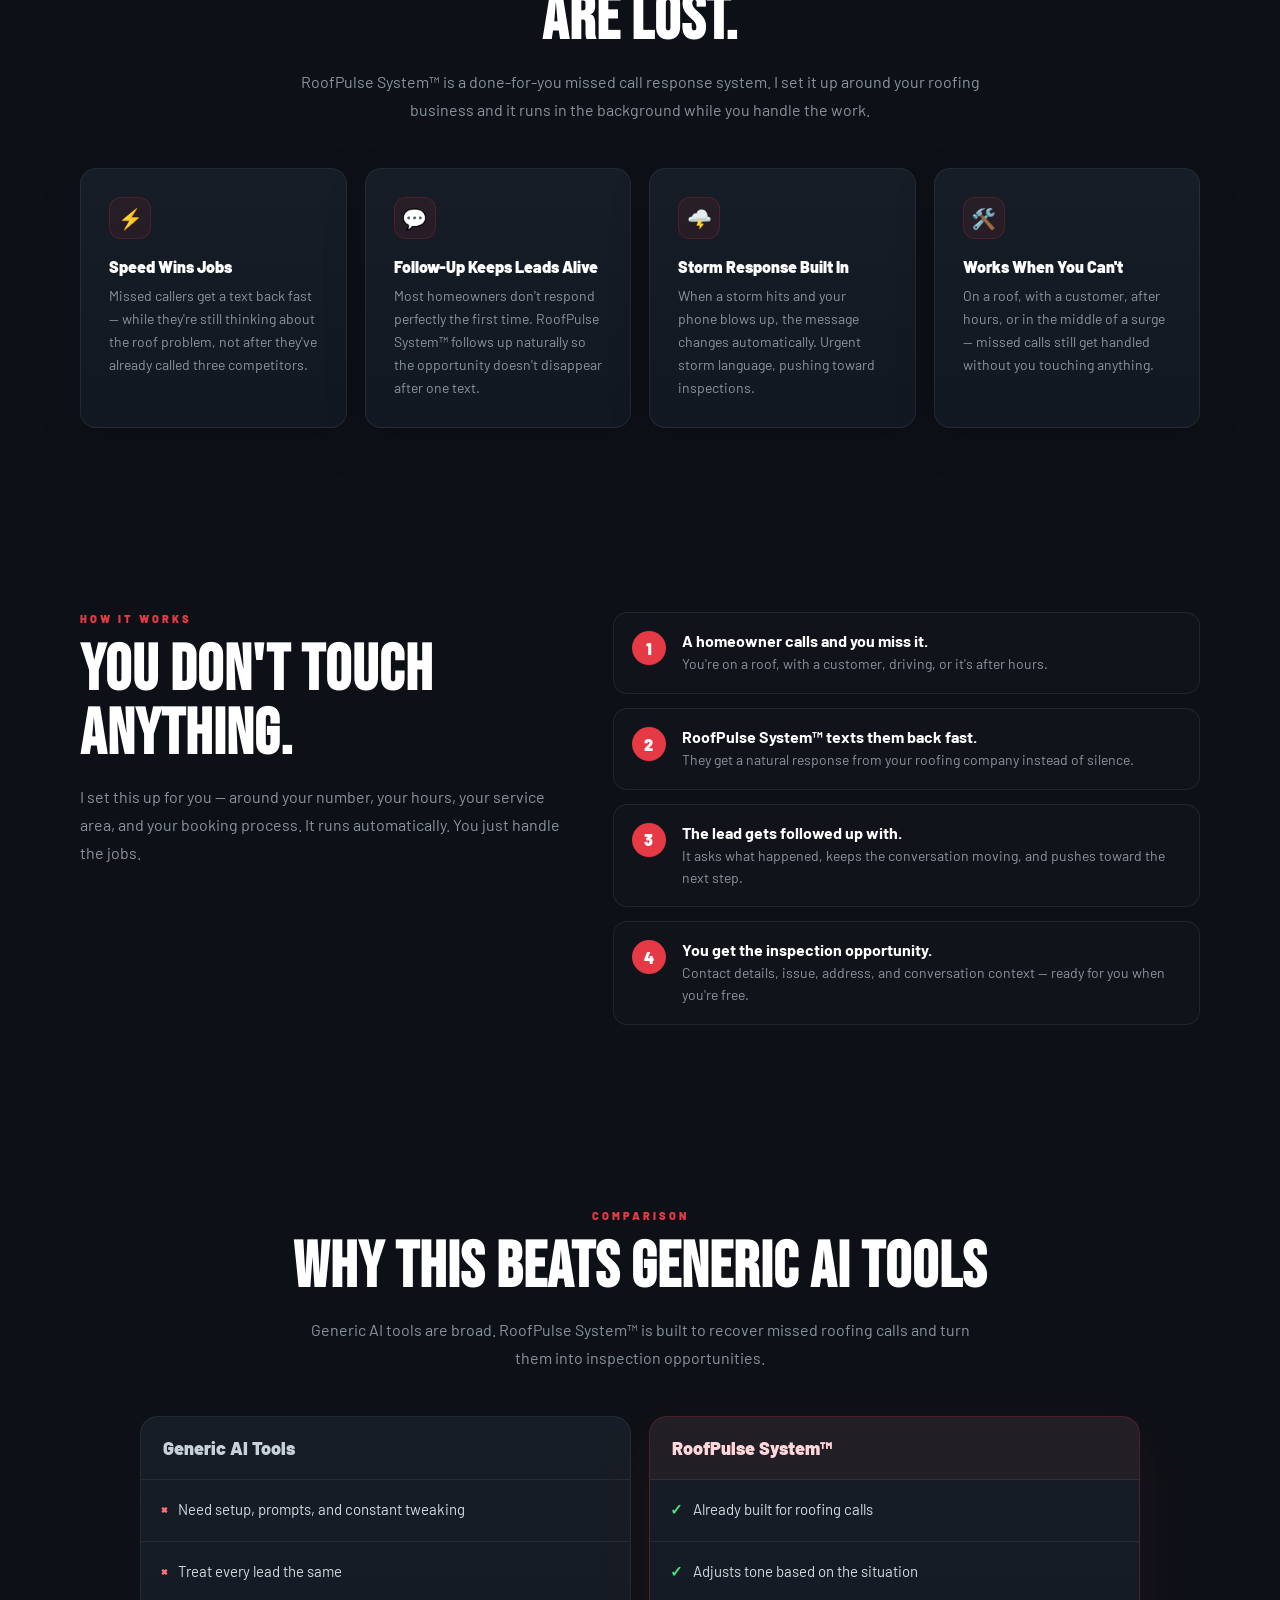
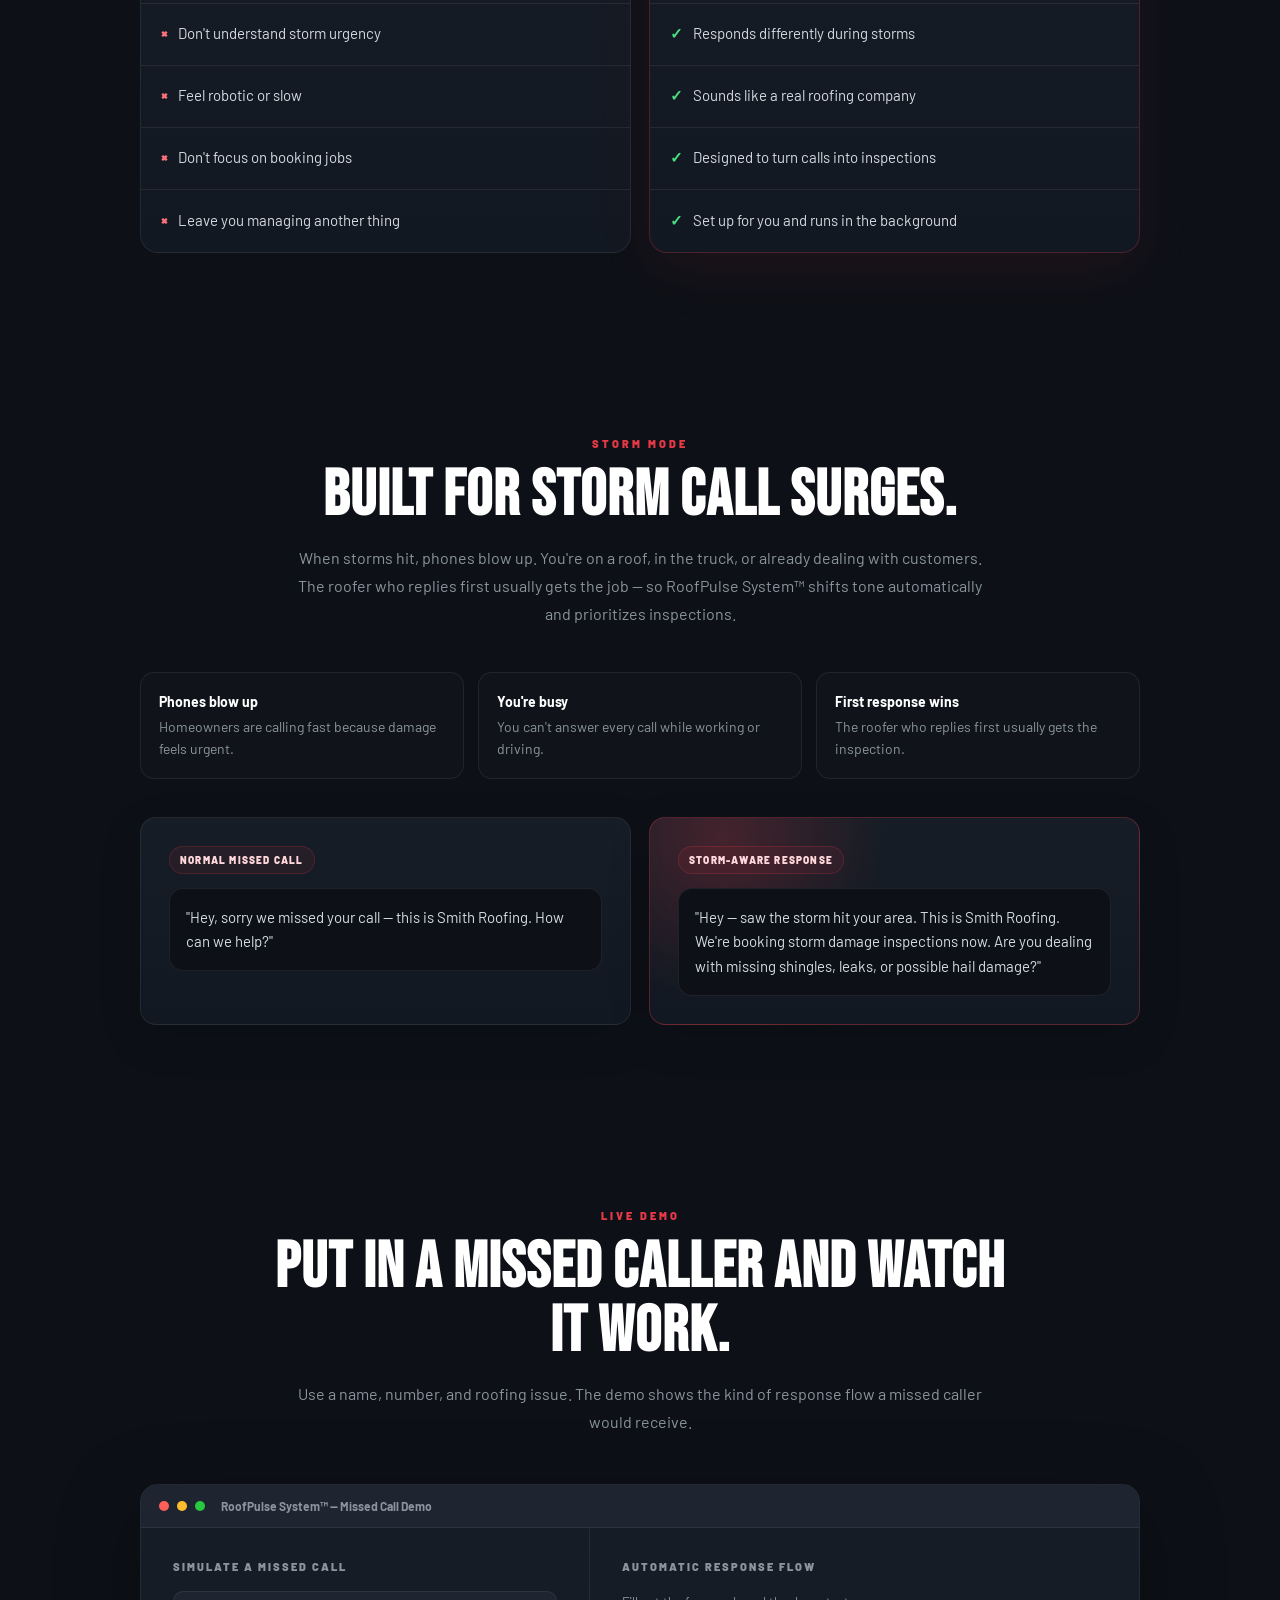
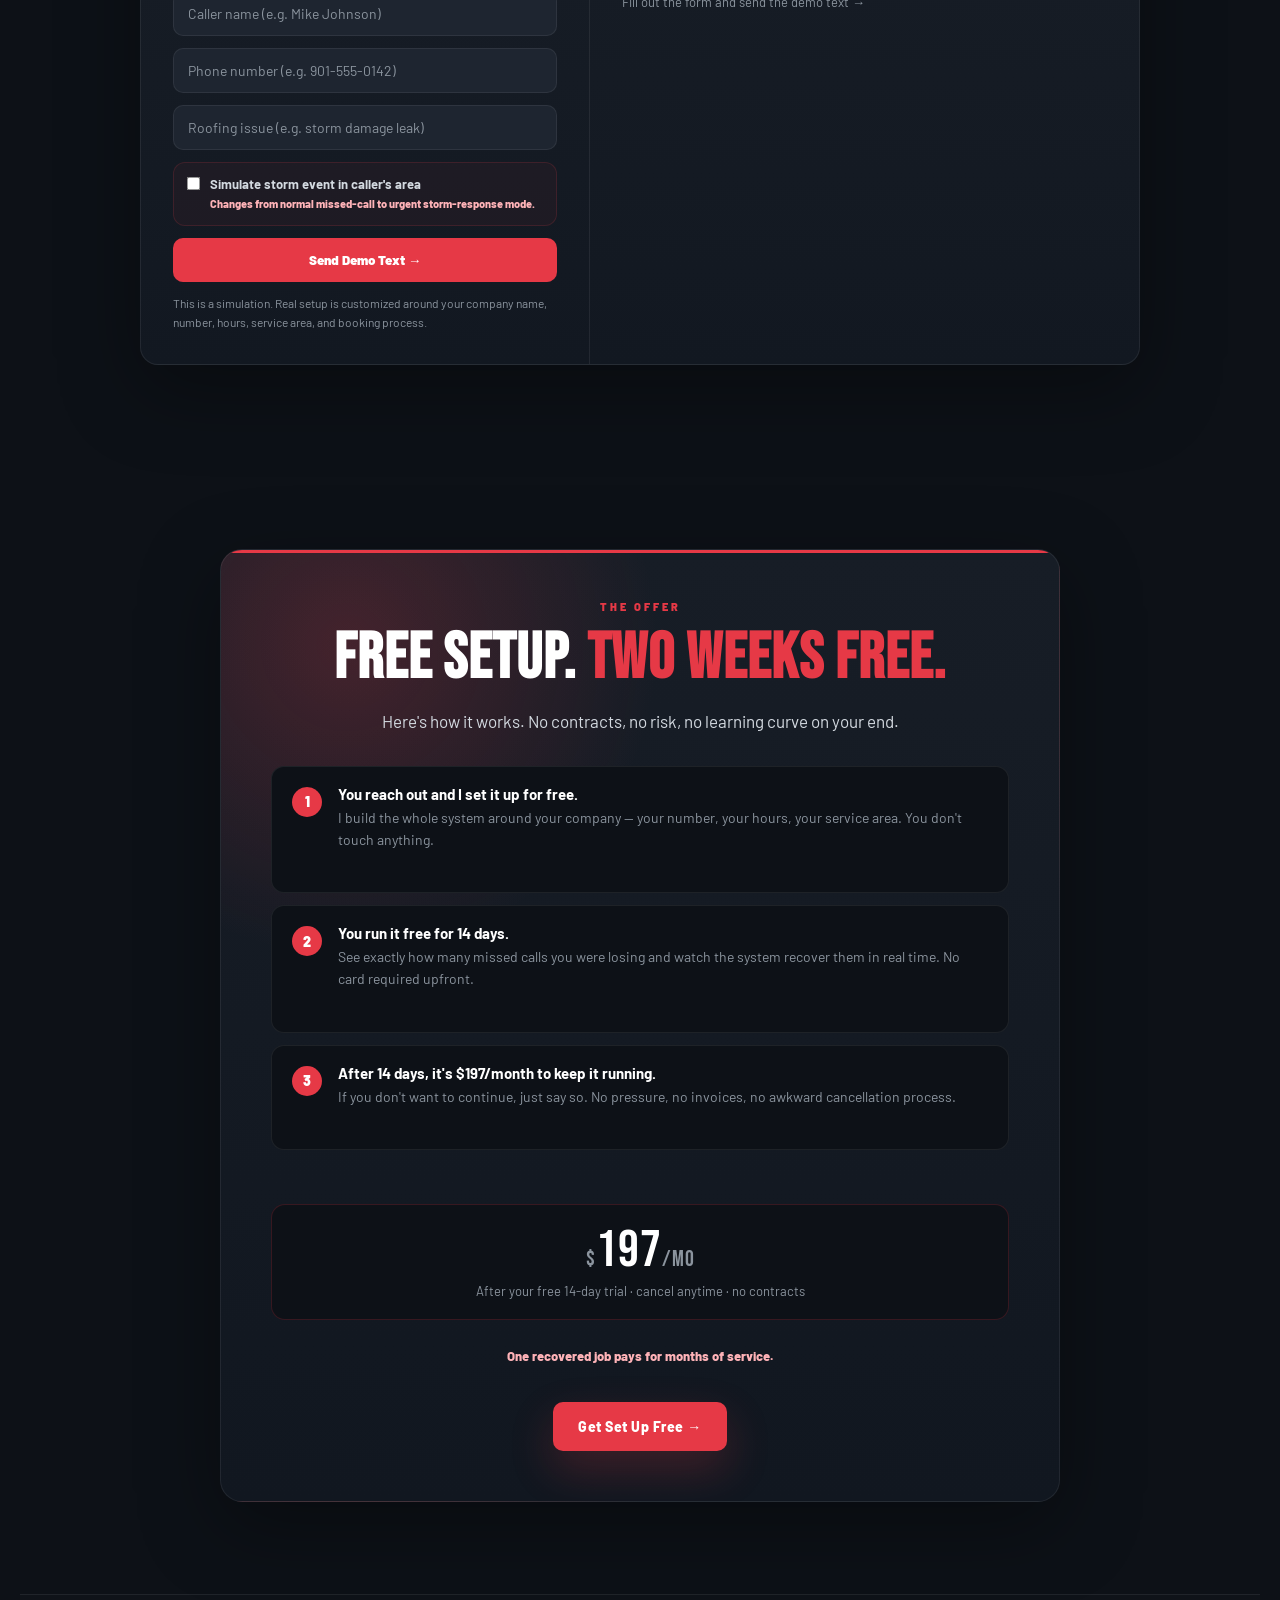
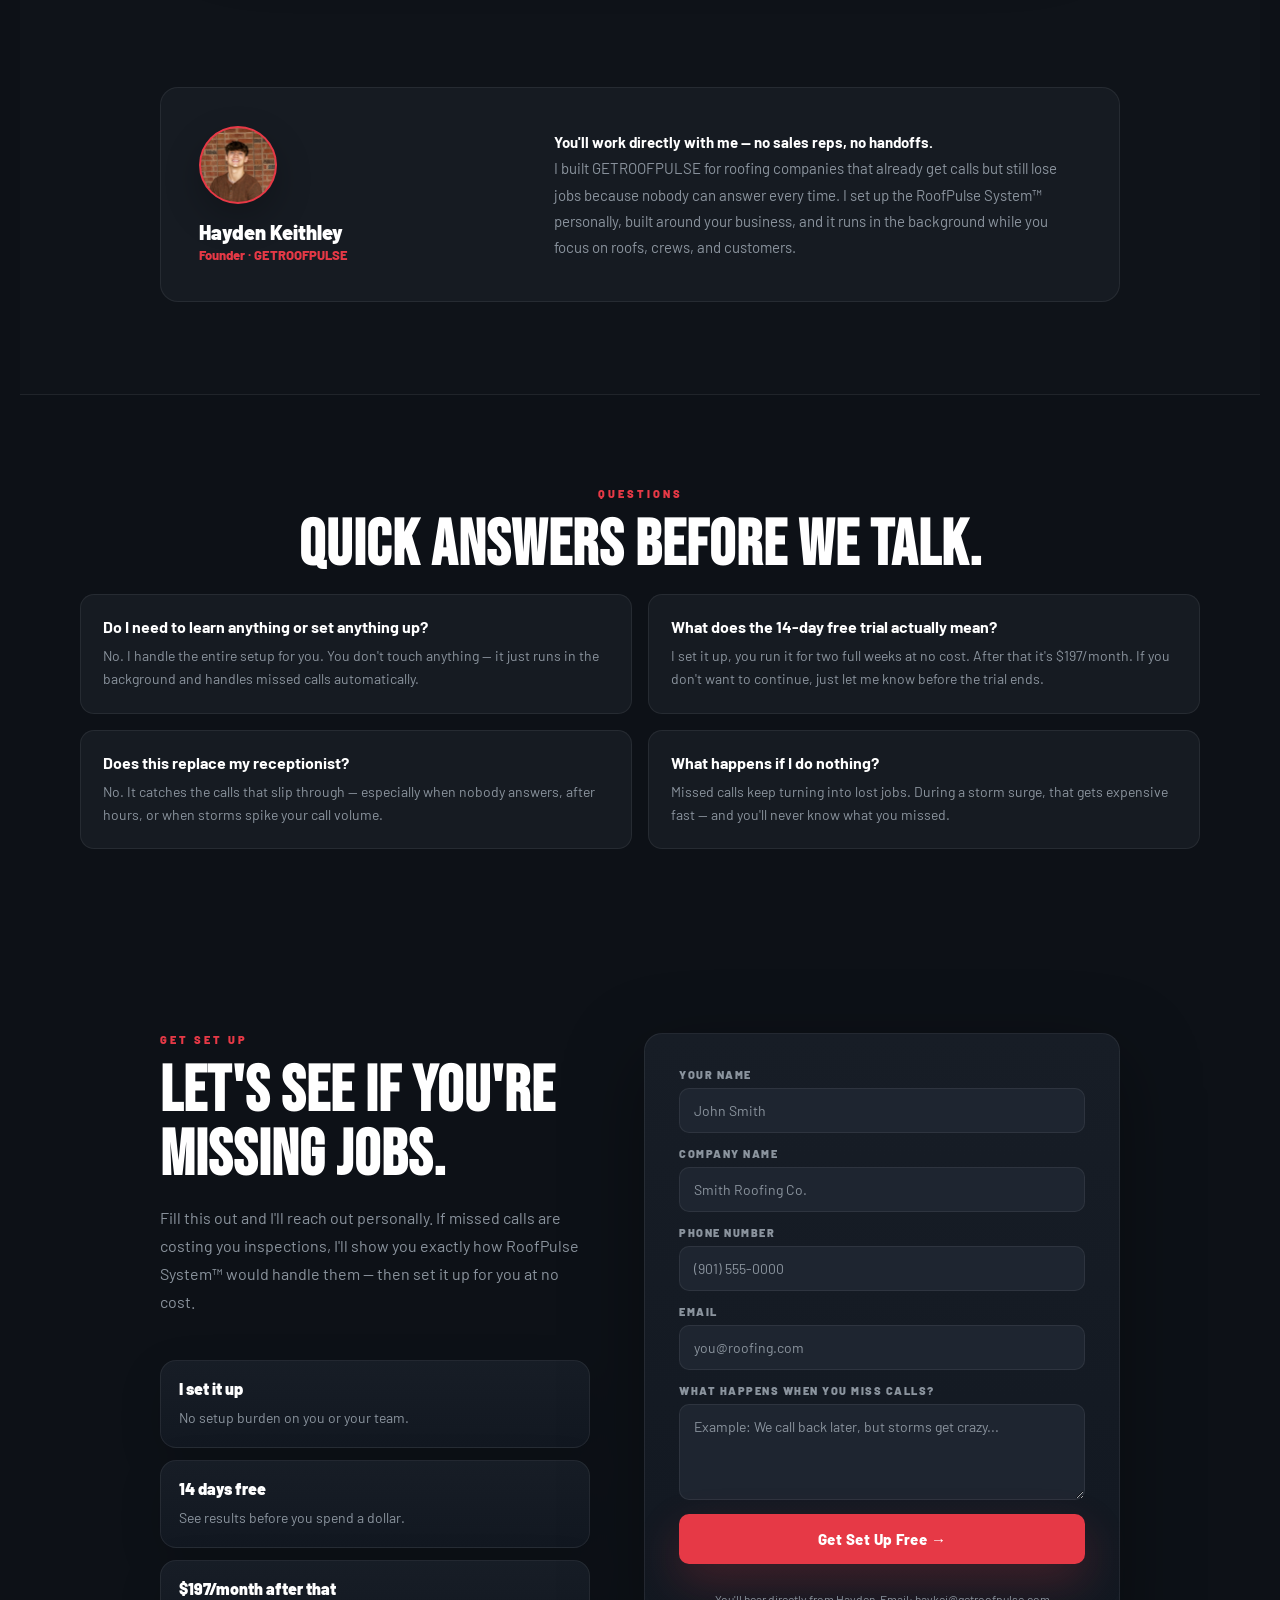
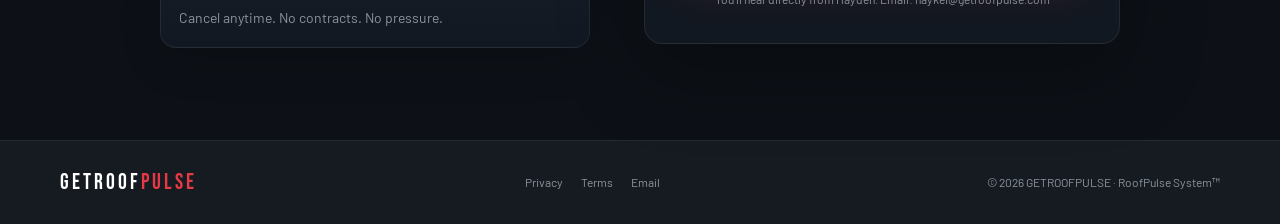
==== commit 23a115c8: "Update index.html" ====
--- a/index.html
+++ b/index.html
@@ -12,10 +12,10 @@
 
   <meta charset="UTF-8" />
   <meta name="viewport" content="width=device-width, initial-scale=1.0" />
-  <title>GETROOFPULSE — Stop Losing Roofing Jobs From Missed Calls</title>
+  <title>GETROOFPULSE — Stop Losing Roofing Jobs When You Miss the Call</title>
   <meta name="description" content="GETROOFPULSE sets up the RoofPulse System™ for roofing companies so missed calls get fast responses, follow-up, and storm-aware inspection booking." />
   <meta name="theme-color" content="#0D1117" />
-  <meta property="og:title" content="GETROOFPULSE — Stop Losing Roofing Jobs From Missed Calls" />
+  <meta property="og:title" content="GETROOFPULSE — Stop Losing Roofing Jobs When You Miss the Call" />
   <meta property="og:description" content="RoofPulse System™ handles missed calls, responds during storm surges, and helps turn missed roofing calls into booked inspections." />
   <meta property="og:type" content="website" />
   <meta property="og:url" content="https://getroofpulse.com" />
@@ -30,57 +30,530 @@
   </script>
 
   <style>
-    :root{--red:#E63946;--red-dark:#c1121f;--dark:#0D1117;--dark-2:#161B22;--dark-3:#1E2530;--white:#fff;--gray:#8B949E;--light:#F0F6FC;--border:#ffffff12;--green:#4ade80;--shadow:0 24px 80px rgba(0,0,0,.35)}
-    *{margin:0;padding:0;box-sizing:border-box}html{scroll-behavior:smooth}body{font-family:'Barlow',sans-serif;background:var(--dark);color:var(--white);overflow-x:hidden}a{color:inherit;text-decoration:none}
-    .page-bg{position:fixed;inset:0;pointer-events:none;background:radial-gradient(circle at 18% 8%,rgba(230,57,70,.18),transparent 30%),radial-gradient(circle at 82% 18%,rgba(255,255,255,.06),transparent 26%),linear-gradient(180deg,#0D1117 0%,#0b0f15 100%);z-index:-3}.grid-bg{position:fixed;inset:0;pointer-events:none;background-image:linear-gradient(#ffffff05 1px,transparent 1px),linear-gradient(90deg,#ffffff05 1px,transparent 1px);background-size:56px 56px;mask-image:linear-gradient(to bottom,rgba(0,0,0,.8),transparent 75%);z-index:-2}
-    nav{position:sticky;top:0;z-index:100;padding:16px 60px;background:rgba(13,17,23,.84);backdrop-filter:blur(14px);border-bottom:1px solid var(--border);display:flex;align-items:center;justify-content:space-between}.nav-logo{font-family:'Bebas Neue',sans-serif;letter-spacing:3px;font-size:26px;line-height:1}.nav-logo span{color:var(--red)}.nav-links{display:flex;align-items:center;gap:26px}.nav-links a{color:var(--gray);font-size:12px;font-weight:800;letter-spacing:.9px;text-transform:uppercase;transition:.2s}.nav-links a:hover{color:var(--white)}.nav-cta{background:var(--red);color:var(--white)!important;padding:10px 16px;border-radius:8px;box-shadow:0 12px 32px rgba(230,57,70,.18)}.nav-cta:hover{background:var(--red-dark)}
-    .hero{max-width:1240px;margin:0 auto;padding:82px 60px 68px;display:grid;grid-template-columns:1.02fr .98fr;gap:70px;align-items:center;min-height:calc(100vh - 74px)}.eyebrow{display:inline-flex;align-items:center;gap:9px;color:#ffd7db;background:#E6394612;border:1px solid #E6394634;border-radius:999px;padding:9px 13px;font-size:11px;font-weight:800;letter-spacing:2px;text-transform:uppercase;margin-bottom:22px}.eyebrow:before{content:'';width:7px;height:7px;background:var(--red);border-radius:50%;box-shadow:0 0 18px rgba(230,57,70,.9)}h1{font-family:'Bebas Neue',sans-serif;font-size:clamp(52px,7vw,92px);line-height:.91;letter-spacing:1px;margin-bottom:18px;max-width:790px}h1 .accent{color:var(--red)}.hero-sub{max-width:660px;font-size:19px;line-height:1.62;color:#d5dbe3;margin-bottom:18px}.hero-sub strong{color:var(--white)}.loss-line{color:#ffb3b8;font-size:14px;font-weight:800;margin-bottom:30px}.hero-actions{display:flex;flex-wrap:wrap;gap:12px;margin-bottom:24px}.btn-primary,.btn-ghost{display:inline-flex;align-items:center;justify-content:center;border-radius:10px;padding:15px 24px;font-weight:800;font-size:14px;letter-spacing:.5px;transition:.2s;cursor:pointer}.btn-primary{background:var(--red);color:var(--white);border:1px solid transparent;box-shadow:0 18px 44px rgba(230,57,70,.22)}.btn-primary:hover{background:var(--red-dark);transform:translateY(-1px)}.btn-ghost{background:#ffffff06;color:var(--white);border:1px solid #ffffff20}.btn-ghost:hover{background:#ffffff0a;border-color:#ffffff44;transform:translateY(-1px)}.proof-line{display:flex;flex-wrap:wrap;gap:11px;color:var(--gray);font-size:13px;max-width:700px}.proof-item{display:inline-flex;align-items:center;gap:7px}.proof-item:before{content:'✓';color:var(--green);font-weight:900}
-    .demo-card-label{color:var(--gray);font-size:11px;font-weight:800;letter-spacing:2px;text-transform:uppercase;margin-bottom:12px}.phone-mockup{position:relative;background:linear-gradient(180deg,#171d26 0%,#111720 100%);border:1px solid var(--border);border-radius:22px;overflow:hidden;box-shadow:var(--shadow)}.phone-mockup:after{content:'';position:absolute;inset:0;pointer-events:none;background:linear-gradient(130deg,rgba(255,255,255,.08),transparent 32%)}.phone-header{background:var(--dark-3);padding:16px 18px;display:flex;align-items:center;gap:10px;border-bottom:1px solid var(--border)}.phone-avatar{width:40px;height:40px;border-radius:50%;display:flex;align-items:center;justify-content:center;background:#E6394620;border:1px solid #E6394640;font-size:18px;flex-shrink:0}.phone-name{font-weight:800;font-size:14px}.phone-sub{color:var(--gray);font-size:11px;margin-top:2px}.phone-status{margin-left:auto;color:var(--green);font-size:11px;font-weight:800;display:flex;gap:6px;align-items:center}.status-dot{width:7px;height:7px;border-radius:50%;background:var(--green);animation:pulse 1.8s infinite}@keyframes pulse{0%,100%{opacity:1}50%{opacity:.35}}@keyframes phoneShake{0%,100%{transform:translateX(0)}18%{transform:translateX(-4px) rotate(-.35deg)}36%{transform:translateX(4px) rotate(.35deg)}54%{transform:translateX(-3px) rotate(-.25deg)}72%{transform:translateX(3px) rotate(.25deg)}}.phone-mockup.shake{animation:phoneShake .46s ease}.phone-body{padding:20px;display:flex;flex-direction:column;gap:13px;min-height:430px}.event-pill{display:flex;gap:10px;align-items:center;background:#E6394610;border:1px solid #E6394630;color:var(--gray);border-radius:12px;padding:11px 13px;font-size:12px}.event-pill strong{color:var(--white)}.message-area{display:flex;flex-direction:column;gap:10px;flex:1}.msg{max-width:84%;padding:12px 14px;border-radius:15px;font-size:13px;line-height:1.5;opacity:0;transform:translateY(8px);animation:fadeUp .34s ease forwards;position:relative;z-index:1}.msg.bot{align-self:flex-start;background:var(--dark-3);color:var(--light);border-radius:15px 15px 15px 4px}.msg.user{align-self:flex-end;background:var(--red);color:var(--white);border-radius:15px 15px 4px 15px}.typing{align-self:flex-start;width:54px;height:22px;border-radius:14px;background:var(--dark-3);display:flex;align-items:center;justify-content:center;gap:4px}.typing span{width:5px;height:5px;background:#aeb6c0;border-radius:50%;animation:blink 1.1s infinite}.typing span:nth-child(2){animation-delay:.18s}.typing span:nth-child(3){animation-delay:.36s}@keyframes blink{0%,80%,100%{opacity:.2}40%{opacity:1}}@keyframes fadeUp{to{opacity:1;transform:translateY(0)}}.money-line{background:#0D1117;border:1px solid #ffffff10;border-radius:12px;padding:12px 13px;color:#ffd7db;font-size:12px;font-weight:800;text-align:center;position:relative;z-index:1}.phone-demo-btn{margin-top:2px;width:100%;border:1px solid #ffffff18;background:#ffffff07;color:var(--white);border-radius:10px;padding:12px 14px;font-family:'Barlow',sans-serif;font-weight:800;cursor:pointer;position:relative;z-index:2;transition:.2s}.phone-demo-btn:hover{background:#ffffff0d;border-color:#ffffff32}
-
-    .hover-cue{ text-align:center;font-size:11px;font-weight:800;letter-spacing:1px;color:#ffb3b8;opacity:0;transform:translateY(6px);transition:all .25s ease;pointer-events:none;position:relative;z-index:2;margin-top:-4px}.hover-cue.show{opacity:1;transform:translateY(0)}.hover-cue:after{content:'';display:inline-block;margin-left:6px;animation:cuePulse 1.4s infinite}@keyframes cuePulse{0%,100%{opacity:.4;transform:translateX(0)}50%{opacity:1;transform:translateX(4px)}}.founder-photo{width:78px;height:78px;border-radius:50%;object-fit:cover;object-position:center center;border:2px solid #E6394640;box-shadow:0 14px 36px rgba(0,0,0,.24);display:block;margin-bottom:16px;background:var(--red)}
-    .section,.demo-section,.offer-section,.faq-section,.contact-section{padding:92px 60px;max-width:1240px;margin:0 auto}.section-centered{max-width:760px;text-align:center;margin:0 auto}.section-label{color:var(--red);font-size:11px;font-weight:900;letter-spacing:3px;text-transform:uppercase;margin-bottom:14px}.section-title{font-family:'Bebas Neue',sans-serif;font-size:clamp(40px,5vw,64px);line-height:1;letter-spacing:1px;margin-bottom:16px}.section-title .accent{color:var(--red)}.section-sub{color:var(--gray);font-size:16px;line-height:1.75;max-width:690px;margin:0 auto 44px}.divider-strip{border-top:1px solid var(--border);border-bottom:1px solid var(--border);background:linear-gradient(90deg,#121821,#0D1117,#121821);padding:26px 60px;text-align:center}.divider-strip span{font-family:'Bebas Neue',sans-serif;font-size:clamp(28px,4vw,42px);letter-spacing:1px}.divider-strip strong{color:var(--red);font-weight:400}.realization{max-width:820px;margin:0 auto;padding:90px 30px 72px;text-align:center}.realization h2{font-family:'Bebas Neue',sans-serif;font-size:clamp(42px,6vw,72px);line-height:.96;letter-spacing:1px}.realization h2.accent{color:var(--red)}.realization p{color:var(--gray);font-size:17px;line-height:1.7;margin:20px auto 0;max-width:650px}.cards-grid{display:grid;grid-template-columns:repeat(auto-fit,minmax(240px,1fr));gap:18px}.card{background:linear-gradient(180deg,#171d26 0%,#121821 100%);border:1px solid var(--border);border-radius:16px;padding:28px;box-shadow:0 14px 44px rgba(0,0,0,.14)}.card-icon{width:42px;height:42px;display:flex;align-items:center;justify-content:center;background:#E6394614;border:1px solid #E6394630;border-radius:12px;margin-bottom:18px;font-size:20px}.card-title{font-size:16px;font-weight:900;margin-bottom:8px}.card p{color:var(--gray);line-height:1.65;font-size:14px}.how-wrap{display:grid;grid-template-columns:.9fr 1.1fr;gap:52px;align-items:start}.step-list{display:flex;flex-direction:column;gap:14px}.step{display:flex;gap:16px;padding:18px;border:1px solid var(--border);border-radius:14px;background:#ffffff04}.step-num{width:34px;height:34px;border-radius:50%;background:var(--red);color:var(--white);display:flex;align-items:center;justify-content:center;font-weight:900;flex-shrink:0}.step strong{display:block;margin-bottom:3px}.step p{color:var(--gray);font-size:14px;line-height:1.55}
-    .comparison-section{max-width:1120px}.comparison-grid{display:grid;grid-template-columns:1fr 1fr;gap:18px;margin-top:40px}.comparison-card{background:linear-gradient(180deg,#171d26 0%,#121821 100%);border:1px solid var(--border);border-radius:18px;overflow:hidden}.comparison-card.good{border-color:#E6394642;box-shadow:0 18px 55px rgba(230,57,70,.08)}.comparison-head{padding:20px 22px;border-bottom:1px solid var(--border);font-size:18px;font-weight:900}.comparison-head.bad{color:#c8d0da}.comparison-head.good{color:#ffd7db;background:#E639460d}.comparison-list{list-style:none}.comparison-list li{min-height:62px;padding:16px 20px;border-bottom:1px solid var(--border);color:#d3d9e0;font-size:15px;line-height:1.45;display:flex;align-items:center;gap:10px}.comparison-list li:last-child{border-bottom:0}.comparison-list li:before{font-weight:900;flex-shrink:0}.comparison-card:not(.good) li:before{content:'×';color:#ff727c}.comparison-card.good li:before{content:'✓';color:var(--green)}
-    .demo-section{max-width:1120px}.simulator{background:linear-gradient(180deg,#171d26 0%,#121821 100%);border:1px solid var(--border);border-radius:18px;overflow:hidden;box-shadow:var(--shadow);margin-top:48px}.sim-bar{background:var(--dark-3);padding:14px 18px;display:flex;align-items:center;gap:8px;border-bottom:1px solid var(--border)}.sim-dot{width:10px;height:10px;border-radius:50%}.sim-title{margin-left:8px;font-size:12px;color:var(--gray);font-weight:700}.sim-body{display:grid;grid-template-columns:.9fr 1.1fr;min-height:430px}.sim-left,.sim-right{padding:32px}.sim-left{border-right:1px solid var(--border)}.sim-section-label{font-size:11px;font-weight:900;letter-spacing:2px;text-transform:uppercase;color:var(--gray);margin-bottom:18px}.call-form{display:flex;flex-direction:column;gap:12px}.form-input{width:100%;background:var(--dark-3);border:1px solid var(--border);border-radius:10px;padding:13px 14px;color:var(--white);font-family:'Barlow',sans-serif;font-size:14px;outline:none;transition:.2s}.form-input:focus{border-color:var(--red);box-shadow:0 0 0 3px #E6394620}.form-input::placeholder{color:var(--gray)}.sim-btn{border:0;background:var(--red);color:var(--white);border-radius:10px;padding:14px;font-family:'Barlow',sans-serif;font-weight:900;cursor:pointer;transition:.2s}.sim-btn:hover{background:var(--red-dark)}.sim-help{color:var(--gray);font-size:12px;line-height:1.6;margin-top:8px}.message-thread{display:flex;flex-direction:column;gap:11px;max-height:360px;overflow-y:auto;padding-right:4px}.sim-meta{color:var(--gray);font-size:10px;letter-spacing:1px;text-transform:uppercase}.sim-meta.right{text-align:right}.sim-msg{max-width:86%;padding:12px 14px;border-radius:14px;font-size:13px;line-height:1.5;opacity:0;animation:fadeUp .34s ease forwards}.sim-out{align-self:flex-end;background:var(--red);color:var(--white);border-radius:14px 14px 4px 14px}.sim-in{align-self:flex-start;background:var(--dark-3);color:var(--light);border-radius:14px 14px 14px 4px}.sim-result{display:none;margin-top:16px;background:#16803415;border:1px solid #16803430;border-radius:10px;color:var(--green);padding:11px 13px;font-size:12px;font-weight:800}
-    .storm-mode-section{max-width:1120px}.storm-comparison{display:grid;grid-template-columns:1fr 1fr;gap:18px;margin-top:38px}.storm-card{position:relative;overflow:hidden}.storm-card.storm{border-color:#E6394650;background:radial-gradient(circle at 15% 10%,rgba(230,57,70,.22),transparent 35%),linear-gradient(180deg,#171d26 0%,#121821 100%)}.storm-tag{display:inline-flex;align-items:center;gap:7px;color:#ffd7db;background:#E6394612;border:1px solid #E6394633;border-radius:999px;padding:7px 10px;font-size:10px;font-weight:900;letter-spacing:1.2px;text-transform:uppercase;margin-bottom:14px}.storm-message{background:#0D1117;border:1px solid #ffffff12;border-radius:14px;padding:16px;color:#d5dbe3;font-size:15px;line-height:1.65}.storm-points{display:grid;grid-template-columns:repeat(3,1fr);gap:14px;margin-top:22px}.storm-point{background:#ffffff04;border:1px solid var(--border);border-radius:14px;padding:18px;color:var(--gray);font-size:14px;line-height:1.55}.storm-point strong{display:block;color:var(--white);margin-bottom:4px}.storm-check{display:flex;align-items:flex-start;gap:10px;background:#E639460d;border:1px solid #E6394628;border-radius:12px;padding:12px 13px;color:#d3d9e0;font-size:13px;font-weight:700;line-height:1.45;cursor:pointer}.storm-check input{accent-color:var(--red);margin-top:2px;transform:scale(1.05)}.storm-note{font-size:11px;color:#ffb3b8;font-weight:800;margin-top:-4px}
-    .offer-section{max-width:960px}.offer-card{background:radial-gradient(circle at 15% 10%,rgba(230,57,70,.22),transparent 28%),linear-gradient(180deg,#171d26 0%,#111720 100%);border:1px solid var(--border);border-radius:22px;padding:50px;text-align:center;box-shadow:var(--shadow);position:relative;overflow:hidden}.offer-card:before{content:'';position:absolute;top:0;left:0;right:0;height:3px;background:var(--red)}.offer-card p{color:#d3d9e0;font-size:17px;line-height:1.7;max-width:700px;margin:0 auto 24px}.offer-list{display:grid;grid-template-columns:repeat(3,1fr);gap:12px;margin:30px 0}.offer-mini{background:#0D1117;border:1px solid var(--border);border-radius:13px;padding:16px 14px;color:var(--gray);font-size:13px;font-weight:700}.offer-mini strong{color:var(--white);display:block;margin-bottom:3px}.founder-section{border-top:1px solid var(--border);border-bottom:1px solid var(--border);background:#ffffff03}.founder-card{max-width:960px;margin:0 auto;display:grid;grid-template-columns:.75fr 1.25fr;gap:38px;align-items:center;background:var(--dark-2);border:1px solid var(--border);border-radius:18px;padding:38px}.founder-initial{width:78px;height:78px;border-radius:50%;background:var(--red);display:flex;align-items:center;justify-content:center;font-family:'Bebas Neue',sans-serif;font-size:32px;margin-bottom:16px}.founder-name{font-size:20px;font-weight:900}.founder-role{color:var(--red);font-size:13px;font-weight:800;margin-top:3px}.founder-copy{color:var(--gray);line-height:1.75;font-size:15px}.founder-copy strong{color:var(--white)}.faq-grid{display:grid;grid-template-columns:repeat(2,1fr);gap:16px}.faq-item{background:var(--dark-2);border:1px solid var(--border);border-radius:14px;padding:22px}.faq-item strong{display:block;margin-bottom:8px}.faq-item p{color:var(--gray);font-size:14px;line-height:1.65}.contact-section{max-width:1080px}.contact-grid{display:grid;grid-template-columns:.95fr 1.05fr;gap:54px;align-items:start}.contact-panel{background:linear-gradient(180deg,#171d26 0%,#121821 100%);border:1px solid var(--border);border-radius:18px;padding:34px;box-shadow:var(--shadow)}.contact-form{display:flex;flex-direction:column;gap:14px}.form-group{display:flex;flex-direction:column;gap:7px}.form-label{font-size:11px;font-weight:900;letter-spacing:1.5px;text-transform:uppercase;color:var(--gray)}.fine-print{color:var(--gray);font-size:12px;line-height:1.6;text-align:center;margin-top:12px}
-    footer{background:var(--dark-2);border-top:1px solid var(--border);padding:28px 60px;display:flex;justify-content:space-between;align-items:center;flex-wrap:wrap;gap:16px;color:var(--gray);font-size:12px}.footer-logo{font-family:'Bebas Neue',sans-serif;font-size:22px;letter-spacing:3px;color:var(--white)}.footer-logo span{color:var(--red)}.footer-links{display:flex;gap:18px}.footer-links a:hover{color:var(--white)}.sticky-cta{display:none;position:fixed;left:14px;right:14px;bottom:14px;z-index:130;background:var(--red);color:var(--white);border-radius:14px;padding:15px 18px;text-align:center;font-size:14px;font-weight:900;box-shadow:0 18px 46px rgba(0,0,0,.32);transition:.2s}.sticky-cta.hide-sticky{opacity:0;pointer-events:none;transform:translateY(18px)}.fade-up{opacity:0;transform:translateY(22px);transition:opacity .55s,transform .55s}.fade-up.show{opacity:1;transform:translateY(0)}
-    @media(max-width:980px){.storm-comparison,.comparison-grid,.storm-points{grid-template-columns:1fr}nav{padding:15px 22px}.nav-links{display:none}.hero{grid-template-columns:1fr;padding:52px 22px 42px;gap:36px;min-height:auto}.section,.demo-section,.offer-section,.faq-section,.contact-section{padding:64px 22px}.cards-grid,.how-wrap,.sim-body,.offer-list,.founder-card,.faq-grid,.contact-grid{grid-template-columns:1fr}.sim-left{border-right:none;border-bottom:1px solid var(--border)}.offer-card{padding:34px 22px}.founder-card{padding:28px 22px}footer{padding:28px 22px 96px}.sticky-cta{display:block}body{padding-bottom:72px}}
+    :root{
+      --red:#E63946;--red-dark:#c1121f;--dark:#0D1117;--dark-2:#161B22;--dark-3:#1E2530;
+      --white:#fff;--gray:#8B949E;--light:#F0F6FC;--border:#ffffff12;--green:#4ade80;
+      --shadow:0 24px 80px rgba(0,0,0,.35)
+    }
+    *{margin:0;padding:0;box-sizing:border-box}
+    html{scroll-behavior:smooth}
+    body{font-family:'Barlow',sans-serif;background:var(--dark);color:var(--white);overflow-x:hidden}
+    a{color:inherit;text-decoration:none}
+
+    .page-bg{position:fixed;inset:0;pointer-events:none;background:radial-gradient(circle at 18% 8%,rgba(230,57,70,.18),transparent 30%),radial-gradient(circle at 82% 18%,rgba(255,255,255,.06),transparent 26%),linear-gradient(180deg,#0D1117 0%,#0b0f15 100%);z-index:-3}
+    .grid-bg{position:fixed;inset:0;pointer-events:none;background-image:linear-gradient(#ffffff05 1px,transparent 1px),linear-gradient(90deg,#ffffff05 1px,transparent 1px);background-size:56px 56px;mask-image:linear-gradient(to bottom,rgba(0,0,0,.8),transparent 75%);z-index:-2}
+
+    /* NAV */
+    nav{position:sticky;top:0;z-index:100;padding:16px 60px;background:rgba(13,17,23,.84);backdrop-filter:blur(14px);border-bottom:1px solid var(--border);display:flex;align-items:center;justify-content:space-between}
+    .nav-logo{font-family:'Bebas Neue',sans-serif;letter-spacing:3px;font-size:26px;line-height:1}
+    .nav-logo span{color:var(--red)}
+    .nav-links{display:flex;align-items:center;gap:26px}
+    .nav-links a{color:var(--gray);font-size:12px;font-weight:800;letter-spacing:.9px;text-transform:uppercase;transition:.2s}
+    .nav-links a:hover{color:var(--white)}
+    .nav-cta{background:var(--red);color:var(--white)!important;padding:10px 16px;border-radius:8px;box-shadow:0 12px 32px rgba(230,57,70,.18)}
+    .nav-cta:hover{background:var(--red-dark)}
+
+    /* HERO */
+    .hero{max-width:1240px;margin:0 auto;padding:82px 60px 68px;display:grid;grid-template-columns:1.02fr .98fr;gap:70px;align-items:center;min-height:calc(100vh - 74px)}
+    .eyebrow{display:inline-flex;align-items:center;gap:9px;color:#ffd7db;background:#E6394612;border:1px solid #E6394634;border-radius:999px;padding:9px 13px;font-size:11px;font-weight:800;letter-spacing:2px;text-transform:uppercase;margin-bottom:22px}
+    .eyebrow:before{content:'';width:7px;height:7px;background:var(--red);border-radius:50%;box-shadow:0 0 18px rgba(230,57,70,.9)}
+    h1{font-family:'Bebas Neue',sans-serif;font-size:clamp(52px,7vw,92px);line-height:.91;letter-spacing:1px;margin-bottom:18px;max-width:790px}
+    h1 .accent{color:var(--red)}
+    .hero-sub{max-width:660px;font-size:19px;line-height:1.62;color:#d5dbe3;margin-bottom:18px}
+    .hero-sub strong{color:var(--white)}
+    .loss-line{color:#ffb3b8;font-size:14px;font-weight:800;margin-bottom:30px}
+    .hero-actions{display:flex;flex-wrap:wrap;gap:12px;margin-bottom:24px}
+    .btn-primary,.btn-ghost{display:inline-flex;align-items:center;justify-content:center;border-radius:10px;padding:15px 24px;font-weight:800;font-size:14px;letter-spacing:.5px;transition:.2s;cursor:pointer}
+    .btn-primary{background:var(--red);color:var(--white);border:1px solid transparent;box-shadow:0 18px 44px rgba(230,57,70,.22)}
+    .btn-primary:hover{background:var(--red-dark);transform:translateY(-1px)}
+    .btn-ghost{background:#ffffff06;color:var(--white);border:1px solid #ffffff20}
+    .btn-ghost:hover{background:#ffffff0a;border-color:#ffffff44;transform:translateY(-1px)}
+    .proof-line{display:flex;flex-wrap:wrap;gap:11px;color:var(--gray);font-size:13px;max-width:700px}
+    .proof-item{display:inline-flex;align-items:center;gap:7px}
+    .proof-item:before{content:'✓';color:var(--green);font-weight:900}
+
+    /* PHONE MOCKUP */
+    .demo-card-label{color:var(--gray);font-size:11px;font-weight:800;letter-spacing:2px;text-transform:uppercase;margin-bottom:12px}
+    .phone-mockup{position:relative;background:linear-gradient(180deg,#171d26 0%,#111720 100%);border:1px solid var(--border);border-radius:22px;overflow:hidden;box-shadow:var(--shadow)}
+    .phone-mockup:after{content:'';position:absolute;inset:0;pointer-events:none;background:linear-gradient(130deg,rgba(255,255,255,.08),transparent 32%)}
+    .phone-header{background:var(--dark-3);padding:16px 18px;display:flex;align-items:center;gap:10px;border-bottom:1px solid var(--border)}
+    .phone-avatar{width:40px;height:40px;border-radius:50%;display:flex;align-items:center;justify-content:center;background:#E6394620;border:1px solid #E6394640;font-size:18px;flex-shrink:0}
+    .phone-name{font-weight:800;font-size:14px}
+    .phone-sub{color:var(--gray);font-size:11px;margin-top:2px}
+    .phone-status{margin-left:auto;color:var(--green);font-size:11px;font-weight:800;display:flex;gap:6px;align-items:center}
+    .status-dot{width:7px;height:7px;border-radius:50%;background:var(--green);animation:pulse 1.8s infinite}
+    @keyframes pulse{0%,100%{opacity:1}50%{opacity:.35}}
+    @keyframes phoneShake{0%,100%{transform:translateX(0)}18%{transform:translateX(-4px) rotate(-.35deg)}36%{transform:translateX(4px) rotate(.35deg)}54%{transform:translateX(-3px) rotate(-.25deg)}72%{transform:translateX(3px) rotate(.25deg)}}
+    .phone-mockup.shake{animation:phoneShake .46s ease}
+    .phone-body{padding:20px;display:flex;flex-direction:column;gap:13px;min-height:430px}
+    .event-pill{display:flex;gap:10px;align-items:center;background:#E6394610;border:1px solid #E6394630;color:var(--gray);border-radius:12px;padding:11px 13px;font-size:12px}
+    .event-pill strong{color:var(--white)}
+    .message-area{display:flex;flex-direction:column;gap:10px;flex:1}
+    .msg{max-width:84%;padding:12px 14px;border-radius:15px;font-size:13px;line-height:1.5;opacity:0;transform:translateY(8px);animation:fadeUp .34s ease forwards;position:relative;z-index:1}
+    .msg.bot{align-self:flex-start;background:var(--dark-3);color:var(--light);border-radius:15px 15px 15px 4px}
+    .msg.user{align-self:flex-end;background:var(--red);color:var(--white);border-radius:15px 15px 4px 15px}
+    .typing{align-self:flex-start;width:54px;height:22px;border-radius:14px;background:var(--dark-3);display:flex;align-items:center;justify-content:center;gap:4px}
+    .typing span{width:5px;height:5px;background:#aeb6c0;border-radius:50%;animation:blink 1.1s infinite}
+    .typing span:nth-child(2){animation-delay:.18s}
+    .typing span:nth-child(3){animation-delay:.36s}
+    @keyframes blink{0%,80%,100%{opacity:.2}40%{opacity:1}}
+    @keyframes fadeUp{to{opacity:1;transform:translateY(0)}}
+    .money-line{background:#0D1117;border:1px solid #ffffff10;border-radius:12px;padding:12px 13px;color:#ffd7db;font-size:12px;font-weight:800;text-align:center;position:relative;z-index:1}
+    .phone-demo-btn{margin-top:2px;width:100%;border:1px solid #ffffff18;background:#ffffff07;color:var(--white);border-radius:10px;padding:12px 14px;font-family:'Barlow',sans-serif;font-weight:800;cursor:pointer;position:relative;z-index:2;transition:.2s}
+    .phone-demo-btn:hover{background:#ffffff0d;border-color:#ffffff32}
+    .hover-cue{text-align:center;font-size:11px;font-weight:800;letter-spacing:1px;color:#ffb3b8;opacity:0;transform:translateY(6px);transition:all .25s ease;pointer-events:none;position:relative;z-index:2;margin-top:-4px}
+    .hover-cue.show{opacity:1;transform:translateY(0)}
+    @keyframes cuePulse{0%,100%{opacity:.4;transform:translateX(0)}50%{opacity:1;transform:translateX(4px)}}
+    .founder-photo{width:78px;height:78px;border-radius:50%;object-fit:cover;object-position:center center;border:2px solid #E6394640;box-shadow:0 14px 36px rgba(0,0,0,.24);display:block;margin-bottom:16px;background:var(--red)}
+
+    /* SECTIONS */
+    .section,.demo-section,.offer-section,.faq-section,.contact-section{padding:92px 60px;max-width:1240px;margin:0 auto}
+    .section-centered{max-width:760px;text-align:center;margin:0 auto}
+    .section-label{color:var(--red);font-size:11px;font-weight:900;letter-spacing:3px;text-transform:uppercase;margin-bottom:14px}
+    .section-title{font-family:'Bebas Neue',sans-serif;font-size:clamp(40px,5vw,64px);line-height:1;letter-spacing:1px;margin-bottom:16px}
+    .section-title .accent{color:var(--red)}
+    .section-sub{color:var(--gray);font-size:16px;line-height:1.75;max-width:690px;margin:0 auto 44px}
+    .divider-strip{border-top:1px solid var(--border);border-bottom:1px solid var(--border);background:linear-gradient(90deg,#121821,#0D1117,#121821);padding:26px 60px;text-align:center}
+    .divider-strip span{font-family:'Bebas Neue',sans-serif;font-size:clamp(28px,4vw,42px);letter-spacing:1px}
+    .divider-strip strong{color:var(--red);font-weight:400}
+    .realization{max-width:820px;margin:0 auto;padding:90px 30px 72px;text-align:center}
+    .realization h2{font-family:'Bebas Neue',sans-serif;font-size:clamp(42px,6vw,72px);line-height:.96;letter-spacing:1px}
+    .realization h2.accent{color:var(--red)}
+    .realization p{color:var(--gray);font-size:17px;line-height:1.7;margin:20px auto 0;max-width:650px}
+    .cards-grid{display:grid;grid-template-columns:repeat(auto-fit,minmax(240px,1fr));gap:18px}
+    .card{background:linear-gradient(180deg,#171d26 0%,#121821 100%);border:1px solid var(--border);border-radius:16px;padding:28px;box-shadow:0 14px 44px rgba(0,0,0,.14)}
+    .card-icon{width:42px;height:42px;display:flex;align-items:center;justify-content:center;background:#E6394614;border:1px solid #E6394630;border-radius:12px;margin-bottom:18px;font-size:20px}
+    .card-title{font-size:16px;font-weight:900;margin-bottom:8px}
+    .card p{color:var(--gray);line-height:1.65;font-size:14px}
+    .how-wrap{display:grid;grid-template-columns:.9fr 1.1fr;gap:52px;align-items:start}
+    .step-list{display:flex;flex-direction:column;gap:14px}
+    .step{display:flex;gap:16px;padding:18px;border:1px solid var(--border);border-radius:14px;background:#ffffff04}
+    .step-num{width:34px;height:34px;border-radius:50%;background:var(--red);color:var(--white);display:flex;align-items:center;justify-content:center;font-weight:900;flex-shrink:0}
+    .step strong{display:block;margin-bottom:3px}
+    .step p{color:var(--gray);font-size:14px;line-height:1.55}
+
+    /* COMPARISON */
+    .comparison-section{max-width:1120px}
+    .comparison-grid{display:grid;grid-template-columns:1fr 1fr;gap:18px;margin-top:40px}
+    .comparison-card{background:linear-gradient(180deg,#171d26 0%,#121821 100%);border:1px solid var(--border);border-radius:18px;overflow:hidden}
+    .comparison-card.good{border-color:#E6394642;box-shadow:0 18px 55px rgba(230,57,70,.08)}
+    .comparison-head{padding:20px 22px;border-bottom:1px solid var(--border);font-size:18px;font-weight:900}
+    .comparison-head.bad{color:#c8d0da}
+    .comparison-head.good{color:#ffd7db;background:#E639460d}
+    .comparison-list{list-style:none}
+    .comparison-list li{min-height:62px;padding:16px 20px;border-bottom:1px solid var(--border);color:#d3d9e0;font-size:15px;line-height:1.45;display:flex;align-items:center;gap:10px}
+    .comparison-list li:last-child{border-bottom:0}
+    .comparison-list li:before{font-weight:900;flex-shrink:0}
+    .comparison-card:not(.good) li:before{content:'×';color:#ff727c}
+    .comparison-card.good li:before{content:'✓';color:var(--green)}
+
+    /* DEMO */
+    .demo-section{max-width:1120px}
+    .simulator{background:linear-gradient(180deg,#171d26 0%,#121821 100%);border:1px solid var(--border);border-radius:18px;overflow:hidden;box-shadow:var(--shadow);margin-top:48px}
+    .sim-bar{background:var(--dark-3);padding:14px 18px;display:flex;align-items:center;gap:8px;border-bottom:1px solid var(--border)}
+    .sim-dot{width:10px;height:10px;border-radius:50%}
+    .sim-title{margin-left:8px;font-size:12px;color:var(--gray);font-weight:700}
+    .sim-body{display:grid;grid-template-columns:.9fr 1.1fr;min-height:430px}
+    .sim-left,.sim-right{padding:32px}
+    .sim-left{border-right:1px solid var(--border)}
+    .sim-section-label{font-size:11px;font-weight:900;letter-spacing:2px;text-transform:uppercase;color:var(--gray);margin-bottom:18px}
+    .call-form{display:flex;flex-direction:column;gap:12px}
+    .form-input{width:100%;background:var(--dark-3);border:1px solid var(--border);border-radius:10px;padding:13px 14px;color:var(--white);font-family:'Barlow',sans-serif;font-size:14px;outline:none;transition:.2s}
+    .form-input:focus{border-color:var(--red);box-shadow:0 0 0 3px #E6394620}
+    .form-input::placeholder{color:var(--gray)}
+    .sim-btn{border:0;background:var(--red);color:var(--white);border-radius:10px;padding:14px;font-family:'Barlow',sans-serif;font-weight:900;cursor:pointer;transition:.2s}
+    .sim-btn:hover{background:var(--red-dark)}
+    .sim-help{color:var(--gray);font-size:12px;line-height:1.6;margin-top:8px}
+    .message-thread{display:flex;flex-direction:column;gap:11px;max-height:360px;overflow-y:auto;padding-right:4px}
+    .sim-meta{color:var(--gray);font-size:10px;letter-spacing:1px;text-transform:uppercase}
+    .sim-meta.right{text-align:right}
+    .sim-msg{max-width:86%;padding:12px 14px;border-radius:14px;font-size:13px;line-height:1.5;opacity:0;animation:fadeUp .34s ease forwards}
+    .sim-out{align-self:flex-end;background:var(--red);color:var(--white);border-radius:14px 14px 4px 14px}
+    .sim-in{align-self:flex-start;background:var(--dark-3);color:var(--light);border-radius:14px 14px 14px 4px}
+    .sim-result{display:none;margin-top:16px;background:#16803415;border:1px solid #16803430;border-radius:10px;color:var(--green);padding:11px 13px;font-size:12px;font-weight:800}
+
+    /* STORM */
+    .storm-mode-section{max-width:1120px}
+    .storm-comparison{display:grid;grid-template-columns:1fr 1fr;gap:18px;margin-top:38px}
+    .storm-card{position:relative;overflow:hidden}
+    .storm-card.storm{border-color:#E6394650;background:radial-gradient(circle at 15% 10%,rgba(230,57,70,.22),transparent 35%),linear-gradient(180deg,#171d26 0%,#121821 100%)}
+    .storm-tag{display:inline-flex;align-items:center;gap:7px;color:#ffd7db;background:#E6394612;border:1px solid #E6394633;border-radius:999px;padding:7px 10px;font-size:10px;font-weight:900;letter-spacing:1.2px;text-transform:uppercase;margin-bottom:14px}
+    .storm-message{background:#0D1117;border:1px solid #ffffff12;border-radius:14px;padding:16px;color:#d5dbe3;font-size:15px;line-height:1.65}
+    .storm-points{display:grid;grid-template-columns:repeat(3,1fr);gap:14px;margin-top:22px}
+    .storm-point{background:#ffffff04;border:1px solid var(--border);border-radius:14px;padding:18px;color:var(--gray);font-size:14px;line-height:1.55}
+    .storm-point strong{display:block;color:var(--white);margin-bottom:4px}
+
+    /* OFFER — updated */
+    .offer-section{max-width:960px}
+    .offer-card{background:radial-gradient(circle at 15% 10%,rgba(230,57,70,.22),transparent 28%),linear-gradient(180deg,#171d26 0%,#111720 100%);border:1px solid var(--border);border-radius:22px;padding:50px;text-align:center;box-shadow:var(--shadow);position:relative;overflow:hidden}
+    .offer-card:before{content:'';position:absolute;top:0;left:0;right:0;height:3px;background:var(--red)}
+    .offer-card p{color:#d3d9e0;font-size:17px;line-height:1.7;max-width:700px;margin:0 auto 24px}
+    .offer-steps{display:flex;flex-direction:column;gap:12px;margin:30px 0;text-align:left}
+    .offer-step{display:flex;align-items:flex-start;gap:16px;background:#0D1117;border:1px solid var(--border);border-radius:13px;padding:18px 20px}
+    .offer-step-num{width:30px;height:30px;border-radius:50%;background:var(--red);color:var(--white);display:flex;align-items:center;justify-content:center;font-weight:900;font-size:14px;flex-shrink:0;margin-top:2px}
+    .offer-step-text strong{display:block;color:var(--white);font-size:15px;margin-bottom:4px}
+    .offer-step-text p{color:var(--gray);font-size:14px;line-height:1.55}
+    .offer-price-line{background:#0D1117;border:1px solid #E6394630;border-radius:14px;padding:20px 24px;margin:24px 0;display:inline-block;width:100%}
+    .offer-price-line .price{font-family:'Bebas Neue',sans-serif;font-size:52px;color:var(--white);letter-spacing:1px;line-height:1}
+    .offer-price-line .price span{font-size:22px;color:var(--gray)}
+    .offer-price-line .price-note{color:var(--gray);font-size:13px;margin-top:6px}
+    .offer-guarantee{color:#ffb3b8;font-size:13px;font-weight:800;margin-top:4px}
+
+    /* FOUNDER */
+    .founder-section{border-top:1px solid var(--border);border-bottom:1px solid var(--border);background:#ffffff03}
+    .founder-card{max-width:960px;margin:0 auto;display:grid;grid-template-columns:.75fr 1.25fr;gap:38px;align-items:center;background:var(--dark-2);border:1px solid var(--border);border-radius:18px;padding:38px}
+    .founder-initial{width:78px;height:78px;border-radius:50%;background:var(--red);display:flex;align-items:center;justify-content:center;font-family:'Bebas Neue',sans-serif;font-size:32px;margin-bottom:16px}
+    .founder-name{font-size:20px;font-weight:900}
+    .founder-role{color:var(--red);font-size:13px;font-weight:800;margin-top:3px}
+    .founder-copy{color:var(--gray);line-height:1.75;font-size:15px}
+    .founder-copy strong{color:var(--white)}
+
+    /* FAQ */
+    .faq-grid{display:grid;grid-template-columns:repeat(2,1fr);gap:16px}
+    .faq-item{background:var(--dark-2);border:1px solid var(--border);border-radius:14px;padding:22px}
+    .faq-item strong{display:block;margin-bottom:8px}
+    .faq-item p{color:var(--gray);font-size:14px;line-height:1.65}
+
+    /* CONTACT */
+    .contact-section{max-width:1080px}
+    .contact-grid{display:grid;grid-template-columns:.95fr 1.05fr;gap:54px;align-items:start}
+    .contact-panel{background:linear-gradient(180deg,#171d26 0%,#121821 100%);border:1px solid var(--border);border-radius:18px;padding:34px;box-shadow:var(--shadow)}
+    .contact-form{display:flex;flex-direction:column;gap:14px}
+    .form-group{display:flex;flex-direction:column;gap:7px}
+    .form-label{font-size:11px;font-weight:900;letter-spacing:1.5px;text-transform:uppercase;color:var(--gray)}
+    .fine-print{color:var(--gray);font-size:12px;line-height:1.6;text-align:center;margin-top:12px}
+
+    footer{background:var(--dark-2);border-top:1px solid var(--border);padding:28px 60px;display:flex;justify-content:space-between;align-items:center;flex-wrap:wrap;gap:16px;color:var(--gray);font-size:12px}
+    .footer-logo{font-family:'Bebas Neue',sans-serif;font-size:22px;letter-spacing:3px;color:var(--white)}
+    .footer-logo span{color:var(--red)}
+    .footer-links{display:flex;gap:18px}
+    .footer-links a:hover{color:var(--white)}
+    .sticky-cta{display:none;position:fixed;left:14px;right:14px;bottom:14px;z-index:130;background:var(--red);color:var(--white);border-radius:14px;padding:15px 18px;text-align:center;font-size:14px;font-weight:900;box-shadow:0 18px 46px rgba(0,0,0,.32);transition:.2s}
+    .sticky-cta.hide-sticky{opacity:0;pointer-events:none;transform:translateY(18px)}
+    .fade-up{opacity:0;transform:translateY(22px);transition:opacity .55s,transform .55s}
+    .fade-up.show{opacity:1;transform:translateY(0)}
+
+    @media(max-width:980px){
+      .storm-comparison,.comparison-grid,.storm-points{grid-template-columns:1fr}
+      nav{padding:15px 22px}
+      .nav-links{display:none}
+      .hero{grid-template-columns:1fr;padding:52px 22px 42px;gap:36px;min-height:auto}
+      .section,.demo-section,.offer-section,.faq-section,.contact-section{padding:64px 22px}
+      .cards-grid,.how-wrap,.sim-body,.founder-card,.faq-grid,.contact-grid{grid-template-columns:1fr}
+      .sim-left{border-right:none;border-bottom:1px solid var(--border)}
+      .offer-card{padding:34px 22px}
+      .founder-card{padding:28px 22px}
+      footer{padding:28px 22px 96px}
+      .sticky-cta{display:block}
+      body{padding-bottom:72px}
+    }
   </style>
 </head>
 <body>
-  <div class="page-bg"></div><div class="grid-bg"></div>
-  <nav><a href="/" class="nav-logo">GETROOF<span>PULSE</span></a><div class="nav-links"><a href="#why">Why It Works</a><a href="#compare">Comparison</a><a href="#demo">Demo</a><a href="#offer">Offer</a><a href="#contact" class="nav-cta cta-watch">Stop Missing Jobs</a></div></nav>
-
-  <section class="hero" id="top"><div class="hero-left fade-up"><div class="eyebrow">Missed Call Recovery Built for Roofing Companies</div><h1>Stop Losing Roofing Jobs When You <span class="accent">Miss the Call.</span></h1><p class="hero-sub">When a homeowner calls and you do not answer, they usually do not wait. They call the next roofer. The <strong>RoofPulse System™</strong> handles your missed calls, follows up automatically, and helps turn those calls into booked inspections.</p><div class="loss-line">On a roof, after hours, or during a storm — silence turns into lost jobs fast.</div><div class="hero-actions"><a href="#contact" class="btn-primary cta-watch">Stop Missing Jobs →</a><a href="#demo" class="btn-ghost cta-watch" id="heroDemoLink">See It Work</a></div><div class="proof-line"><span class="proof-item">I set this up for you</span><span class="proof-item">Runs in the background</span><span class="proof-item">Built for roofing calls</span></div></div><div class="hero-right fade-up"><div class="demo-card-label">What happens when someone calls and you do not pick up</div><div class="phone-mockup" id="phoneMockup"><div class="phone-header"><div class="phone-avatar">🏠</div><div><div class="phone-name">Homeowner — (901) 555-0142</div><div class="phone-sub">Called 47 seconds ago · went to voicemail</div></div><div class="phone-status"><span class="status-dot"></span> Live</div></div><div class="phone-body"><div class="event-pill"><span>📞</span><span><strong>Missed call detected</strong> — response sent in 47 seconds</span></div><div class="message-area" id="messageArea"></div><div class="hover-cue" id="hoverCue">Hover to continue →</div><div class="money-line">That missed call could be a $5K–$15K job calling another roofer.</div><button type="button" class="phone-demo-btn" id="phoneDemoBtn">Try the live demo below →</button></div></div></div></section>
-
-  <section class="realization fade-up"><h2>You’re Not Just Missing Calls.</h2><h2 class="accent">You’re Letting Jobs Walk.</h2><p>Roofing leads are impatient because roof problems feel urgent. If they hit voicemail, leave no message, or do not hear back fast, they move on. RoofPulse System™ keeps that lead alive before the next contractor gets it.</p></section>
+  <div class="page-bg"></div>
+  <div class="grid-bg"></div>
+
+  <nav>
+    <a href="/" class="nav-logo">GETROOF<span>PULSE</span></a>
+    <div class="nav-links">
+      <a href="#why">Why It Works</a>
+      <a href="#compare">Comparison</a>
+      <a href="#demo">Demo</a>
+      <a href="#offer">Offer</a>
+      <a href="#contact" class="nav-cta cta-watch">Get Set Up Free</a>
+    </div>
+  </nav>
+
+  <!-- HERO -->
+  <section class="hero" id="top">
+    <div class="hero-left fade-up">
+      <div class="eyebrow">Missed Call Recovery Built for Roofing Companies</div>
+      <h1>Stop Losing Roofing Jobs When You <span class="accent">Miss the Call.</span></h1>
+      <p class="hero-sub">When a homeowner calls and you don't answer, they don't wait. They call the next roofer. The <strong>RoofPulse System™</strong> texts them back instantly — so you stay in the conversation while you're on the roof.</p>
+      <div class="loss-line">On a roof, after hours, or during a storm — silence turns into lost jobs fast.</div>
+      <div class="hero-actions">
+        <a href="#contact" class="btn-primary cta-watch">Get Set Up Free →</a>
+        <a href="#demo" class="btn-ghost cta-watch" id="heroDemoLink">See It Work</a>
+      </div>
+      <div class="proof-line">
+        <span class="proof-item">Free setup — I handle it</span>
+        <span class="proof-item">14 days free</span>
+        <span class="proof-item">$197/month after that</span>
+      </div>
+    </div>
+    <div class="hero-right fade-up">
+      <div class="demo-card-label">What happens when someone calls and you don't pick up</div>
+      <div class="phone-mockup" id="phoneMockup">
+        <div class="phone-header">
+          <div class="phone-avatar">🏠</div>
+          <div>
+            <div class="phone-name">Homeowner — (901) 555-0142</div>
+            <div class="phone-sub">Called 47 seconds ago · went to voicemail</div>
+          </div>
+          <div class="phone-status"><span class="status-dot"></span> Live</div>
+        </div>
+        <div class="phone-body">
+          <div class="event-pill"><span>📞</span><span><strong>Missed call detected</strong> — response sent in 47 seconds</span></div>
+          <div class="message-area" id="messageArea"></div>
+          <div class="hover-cue" id="hoverCue">Hover to continue →</div>
+          <div class="money-line">That missed call could be a $5K–$15K job calling another roofer.</div>
+          <button type="button" class="phone-demo-btn" id="phoneDemoBtn">Try the live demo below →</button>
+        </div>
+      </div>
+    </div>
+  </section>
+
+  <!-- REALIZATION -->
+  <section class="realization fade-up">
+    <h2>You're Not Just Missing Calls.</h2>
+    <h2 class="accent">You're Letting Jobs Walk.</h2>
+    <p>Roofing leads are impatient — roof problems feel urgent. If they hit voicemail and don't hear back fast, they move on. RoofPulse System™ keeps that lead alive before the next contractor gets it.</p>
+  </section>
   <div class="divider-strip"><span><strong>Missed Call</strong> → No Fast Response → <strong>Next Roofer Wins</strong></span></div>
 
-  <section class="section" id="why"><div class="section-centered fade-up"><div class="section-label">Why This Actually Works</div><h2 class="section-title">It Fixes the Exact Moment Jobs Are Lost.</h2><p class="section-sub">RoofPulse System™ is a done-for-you missed call response system. I set it up around your roofing business, and it runs in the background while you handle the jobs.</p></div><div class="cards-grid"><div class="card fade-up"><div class="card-icon">⚡</div><div class="card-title">Speed Wins Jobs</div><p>Missed callers get a response fast, while they are still thinking about the roof problem — not after they already called three competitors.</p></div><div class="card fade-up"><div class="card-icon">💬</div><div class="card-title">Follow-Up Keeps Leads Alive</div><p>Most homeowners do not respond perfectly the first time. RoofPulse System™ follows up naturally so the opportunity does not disappear after one text.</p></div><div class="card fade-up"><div class="card-icon">🌩️</div><div class="card-title">Storm Response Built In</div><p>When a storm hits and your phone is blowing up, the message changes. It uses urgent storm language and pushes toward inspections.</p></div><div class="card fade-up"><div class="card-icon">🛠️</div><div class="card-title">Works When You Can’t</div><p>On a roof, with a customer, after hours, or during a storm — missed calls still get handled automatically.</p></div></div></section>
-
-  <section class="section"><div class="how-wrap"><div class="fade-up"><div class="section-label">How It Works</div><h2 class="section-title">You Don’t Touch Anything.</h2><p class="section-sub" style="margin-left:0;text-align:left;">I set this up for you around your number, hours, service area, and booking process. It runs automatically. You just handle the jobs.</p></div><div class="step-list"><div class="step fade-up"><div class="step-num">1</div><div><strong>A homeowner calls and you miss it.</strong><p>You’re on a roof, with a customer, driving, or it’s after hours.</p></div></div><div class="step fade-up"><div class="step-num">2</div><div><strong>RoofPulse System™ responds fast.</strong><p>They get a natural text from your roofing company instead of silence.</p></div></div><div class="step fade-up"><div class="step-num">3</div><div><strong>The lead gets followed up with.</strong><p>It asks what happened, keeps the conversation moving, and pushes toward the next step.</p></div></div><div class="step fade-up"><div class="step-num">4</div><div><strong>You get the inspection opportunity.</strong><p>Contact details, issue, address, and conversation context are ready for you.</p></div></div></div></div></section>
-
-  <section class="section comparison-section" id="compare"><div class="section-centered fade-up"><div class="section-label">Comparison</div><h2 class="section-title">Why This Beats Generic AI Tools</h2><p class="section-sub">Generic AI tools are broad. RoofPulse System™ is built to recover missed roofing calls and turn them into inspection opportunities.</p></div><div class="comparison-grid fade-up"><div class="comparison-card"><div class="comparison-head bad">Generic AI Tools</div><ul class="comparison-list"><li>Need setup, prompts, and constant tweaking</li><li>Treat every lead the same</li><li>Do not understand storm urgency</li><li>Feel robotic or slow</li><li>Do not focus on booking jobs</li><li>Leave you managing another thing</li></ul></div><div class="comparison-card good"><div class="comparison-head good">RoofPulse System™</div><ul class="comparison-list"><li>Already built for roofing calls</li><li>Adjusts tone based on the situation</li><li>Responds differently during storms</li><li>Sounds like a real roofing company</li><li>Designed to turn calls into inspections</li><li>Set up for you and runs in the background</li></ul></div></div></section>
-
-  <section class="section storm-mode-section" id="storm-mode"><div class="section-centered fade-up"><div class="section-label">Storm Mode</div><h2 class="section-title">Built for Storm Call Surges.</h2><p class="section-sub">When storms hit, phones blow up. You may be on a roof, in the truck, or already dealing with customers. First response usually wins the job, so RoofPulse System™ shifts tone automatically and prioritizes inspections.</p></div><div class="storm-points fade-up"><div class="storm-point"><strong>Phones blow up</strong>Homeowners are calling fast because damage feels urgent.</div><div class="storm-point"><strong>You’re busy</strong>You cannot answer every call while working or driving.</div><div class="storm-point"><strong>First response wins</strong>The roofer who replies first usually gets the inspection.</div></div><div class="storm-comparison fade-up"><div class="card storm-card"><div class="storm-tag">Normal Missed Call</div><div class="storm-message">“Hey, sorry we missed your call — this is Smith Roofing. How can we help?”</div></div><div class="card storm-card storm"><div class="storm-tag">Storm-Aware Response</div><div class="storm-message">“Hey — saw the storm hit your area. This is Smith Roofing. We’re booking storm damage inspections now. Are you dealing with missing shingles, leaks, or possible hail damage?”</div></div></div></section>
-
-  <section class="demo-section" id="demo"><div class="section-centered fade-up"><div class="section-label">Live Demo</div><h2 class="section-title">Put in a Missed Caller and Watch It Work.</h2><p class="section-sub">Use a name, number, and roofing issue. The demo shows the kind of response flow a missed caller would receive.</p></div><div class="simulator fade-up"><div class="sim-bar"><span class="sim-dot" style="background:#ff5f57"></span><span class="sim-dot" style="background:#ffbd2e"></span><span class="sim-dot" style="background:#28c840"></span><span class="sim-title">RoofPulse System™ — Missed Call Demo</span></div><div class="sim-body"><div class="sim-left"><div class="sim-section-label">Simulate a missed call</div><div class="call-form"><input class="form-input" id="sim-name" type="text" placeholder="Caller name (e.g. Mike Johnson)" autocomplete="name"/><input class="form-input" id="sim-phone" type="text" placeholder="Phone number (e.g. 901-555-0142)" autocomplete="tel"/><input class="form-input" id="sim-issue" type="text" placeholder="Roofing issue (e.g. storm damage leak)"/><label class="storm-check" for="sim-storm"><input type="checkbox" id="sim-storm" /> <span>Simulate storm event in caller's area<br><span class="storm-note">Changes the demo from normal missed-call mode to urgent storm-response mode.</span></span></label><button class="sim-btn" id="runDemoBtn" type="button" onclick="runDemo()">Send Demo Text →</button></div><div class="sim-result" id="sim-result">⚡ Demo text sent in under 60 seconds · lead captured · follow-up started</div><p class="sim-help">This is a simulation. Real setup is customized around your company name, business number, hours, service area, and booking process.</p></div><div class="sim-right"><div class="sim-section-label">Automatic response flow</div><div class="message-thread" id="sim-thread"><p style="font-size:13px;color:var(--gray);line-height:1.7;">Fill out the form and send the demo text →</p></div></div></div></div></section>
-
-  <section class="offer-section" id="offer"><div class="offer-card fade-up"><div class="section-label">The Offer</div><h2 class="section-title">I’ll Set This Up For Free.</h2><p>If it books you one job you would’ve missed, it’s $197/month to keep it running.</p><div class="offer-list"><div class="offer-mini"><strong>Free setup</strong>I install it for you</div><div class="offer-mini"><strong>No learning curve</strong>You do not touch anything</div><div class="offer-mini"><strong>Simple decision</strong>Keep it if it books work</div></div><a href="#contact" class="btn-primary cta-watch">Capture My Missed Calls →</a></div></section>
-
-  <section class="section founder-section" id="founder"><div class="founder-card fade-up"><div><img src="/static/founder.jpg" class="founder-photo" alt="Hayden Keithley"><div class="founder-name">Hayden Keithley</div><div class="founder-role">Founder · GETROOFPULSE</div></div><div class="founder-copy"><p><strong>You’ll work directly with me — no sales reps, no handoffs.</strong></p><p>I built GETROOFPULSE for roofing companies that already get calls but still lose jobs because nobody can answer every time. My job is to set up RoofPulse System™ so missed calls get handled in the background while you focus on roofs, crews, and customers.</p></div></div></section>
-
-  <section class="faq-section"><div class="section-centered fade-up"><div class="section-label">Questions</div><h2 class="section-title">Quick Answers Before We Talk.</h2></div><div class="faq-grid"><div class="faq-item fade-up"><strong>Do I need to learn anything?</strong><p>No. I set this up for you. It runs in the background and handles missed calls automatically.</p></div><div class="faq-item fade-up"><strong>Does this replace my receptionist?</strong><p>No. It catches the calls that slip through, especially when nobody answers, after hours, or when storms spike call volume.</p></div><div class="faq-item fade-up"><strong>Why not just use a generic AI tool?</strong><p>Because generic AI tools are not built around roofing urgency, storm response, missed calls, or booking inspections. RoofPulse System™ is.</p></div><div class="faq-item fade-up"><strong>What happens if I do nothing?</strong><p>Missed calls keep turning into lost jobs. During a storm, that gets expensive fast.</p></div></div></section>
-
-  <section class="contact-section" id="contact"><div class="contact-grid"><div class="fade-up"><div class="section-label">Get Set Up</div><h2 class="section-title">Let’s See If You’re Missing Jobs.</h2><p class="section-sub" style="margin-left:0;text-align:left;">Submit your info and I’ll reach out personally. If your missed calls are costing you inspections, I’ll show you how RoofPulse System™ would handle them.</p><div class="cards-grid" style="grid-template-columns:1fr;gap:12px;"><div class="card" style="padding:18px;"><div class="card-title">I set it up</div><p>No setup burden on you or your team.</p></div><div class="card" style="padding:18px;"><div class="card-title">It runs automatically</div><p>Missed calls get handled while you work.</p></div><div class="card" style="padding:18px;"><div class="card-title">You handle the jobs</div><p>The goal is booked inspections, not more things to manage.</p></div></div></div><div class="contact-panel fade-up"><form class="contact-form" id="contact-form"><div class="form-group"><label class="form-label" for="contact-name">Your Name</label><input class="form-input" id="contact-name" name="name" type="text" placeholder="John Smith" required/></div><div class="form-group"><label class="form-label" for="company-name">Company Name</label><input class="form-input" id="company-name" name="company" type="text" placeholder="Smith Roofing Co."/></div><div class="form-group"><label class="form-label" for="contact-phone">Phone Number</label><input class="form-input" id="contact-phone" name="phone" type="tel" placeholder="(901) 555-0000" required/></div><div class="form-group"><label class="form-label" for="contact-email">Email</label><input class="form-input" id="contact-email" name="email" type="email" placeholder="you@roofing.com" required/></div><div class="form-group"><label class="form-label" for="contact-note">What happens when you miss calls?</label><textarea class="form-input" id="contact-note" name="message" rows="4" placeholder="Example: We call back later, but storms get crazy..."></textarea></div><button type="submit" class="btn-primary" style="width:100%;border:0;font-family:'Barlow',sans-serif;font-size:15px;padding:16px;">Stop Missing Jobs →</button><p class="fine-print">You’ll hear directly from Hayden. Email: haykei@getroofpulse.com</p></form></div></div></section>
-
-  <footer><div class="footer-logo">GETROOF<span>PULSE</span></div><div class="footer-links"><a href="/privacy.html">Privacy</a><a href="/terms.html">Terms</a><a href="mailto:haykei@getroofpulse.com">Email</a></div><div>© <span id="yr"></span> GETROOFPULSE · RoofPulse System™</div></footer>
-  <a href="#contact" class="sticky-cta cta-watch" id="stickyCta">Stop Missing Jobs →</a>
+  <!-- WHY -->
+  <section class="section" id="why">
+    <div class="section-centered fade-up">
+      <div class="section-label">Why This Actually Works</div>
+      <h2 class="section-title">It Fixes the Exact Moment Jobs Are Lost.</h2>
+      <p class="section-sub">RoofPulse System™ is a done-for-you missed call response system. I set it up around your roofing business and it runs in the background while you handle the work.</p>
+    </div>
+    <div class="cards-grid">
+      <div class="card fade-up"><div class="card-icon">⚡</div><div class="card-title">Speed Wins Jobs</div><p>Missed callers get a text back fast — while they're still thinking about the roof problem, not after they've already called three competitors.</p></div>
+      <div class="card fade-up"><div class="card-icon">💬</div><div class="card-title">Follow-Up Keeps Leads Alive</div><p>Most homeowners don't respond perfectly the first time. RoofPulse System™ follows up naturally so the opportunity doesn't disappear after one text.</p></div>
+      <div class="card fade-up"><div class="card-icon">🌩️</div><div class="card-title">Storm Response Built In</div><p>When a storm hits and your phone blows up, the message changes automatically. Urgent storm language, pushing toward inspections.</p></div>
+      <div class="card fade-up"><div class="card-icon">🛠️</div><div class="card-title">Works When You Can't</div><p>On a roof, with a customer, after hours, or in the middle of a surge — missed calls still get handled without you touching anything.</p></div>
+    </div>
+  </section>
+
+  <!-- HOW IT WORKS -->
+  <section class="section">
+    <div class="how-wrap">
+      <div class="fade-up">
+        <div class="section-label">How It Works</div>
+        <h2 class="section-title">You Don't Touch Anything.</h2>
+        <p class="section-sub" style="margin-left:0;text-align:left;">I set this up for you — around your number, your hours, your service area, and your booking process. It runs automatically. You just handle the jobs.</p>
+      </div>
+      <div class="step-list">
+        <div class="step fade-up"><div class="step-num">1</div><div><strong>A homeowner calls and you miss it.</strong><p>You're on a roof, with a customer, driving, or it's after hours.</p></div></div>
+        <div class="step fade-up"><div class="step-num">2</div><div><strong>RoofPulse System™ texts them back fast.</strong><p>They get a natural response from your roofing company instead of silence.</p></div></div>
+        <div class="step fade-up"><div class="step-num">3</div><div><strong>The lead gets followed up with.</strong><p>It asks what happened, keeps the conversation moving, and pushes toward the next step.</p></div></div>
+        <div class="step fade-up"><div class="step-num">4</div><div><strong>You get the inspection opportunity.</strong><p>Contact details, issue, address, and conversation context — ready for you when you're free.</p></div></div>
+      </div>
+    </div>
+  </section>
+
+  <!-- COMPARISON -->
+  <section class="section comparison-section" id="compare">
+    <div class="section-centered fade-up">
+      <div class="section-label">Comparison</div>
+      <h2 class="section-title">Why This Beats Generic AI Tools</h2>
+      <p class="section-sub">Generic AI tools are broad. RoofPulse System™ is built to recover missed roofing calls and turn them into inspection opportunities.</p>
+    </div>
+    <div class="comparison-grid fade-up">
+      <div class="comparison-card">
+        <div class="comparison-head bad">Generic AI Tools</div>
+        <ul class="comparison-list">
+          <li>Need setup, prompts, and constant tweaking</li>
+          <li>Treat every lead the same</li>
+          <li>Don't understand storm urgency</li>
+          <li>Feel robotic or slow</li>
+          <li>Don't focus on booking jobs</li>
+          <li>Leave you managing another thing</li>
+        </ul>
+      </div>
+      <div class="comparison-card good">
+        <div class="comparison-head good">RoofPulse System™</div>
+        <ul class="comparison-list">
+          <li>Already built for roofing calls</li>
+          <li>Adjusts tone based on the situation</li>
+          <li>Responds differently during storms</li>
+          <li>Sounds like a real roofing company</li>
+          <li>Designed to turn calls into inspections</li>
+          <li>Set up for you and runs in the background</li>
+        </ul>
+      </div>
+    </div>
+  </section>
+
+  <!-- STORM MODE -->
+  <section class="section storm-mode-section" id="storm-mode">
+    <div class="section-centered fade-up">
+      <div class="section-label">Storm Mode</div>
+      <h2 class="section-title">Built for Storm Call Surges.</h2>
+      <p class="section-sub">When storms hit, phones blow up. You're on a roof, in the truck, or already dealing with customers. The roofer who replies first usually gets the job — so RoofPulse System™ shifts tone automatically and prioritizes inspections.</p>
+    </div>
+    <div class="storm-points fade-up">
+      <div class="storm-point"><strong>Phones blow up</strong>Homeowners are calling fast because damage feels urgent.</div>
+      <div class="storm-point"><strong>You're busy</strong>You can't answer every call while working or driving.</div>
+      <div class="storm-point"><strong>First response wins</strong>The roofer who replies first usually gets the inspection.</div>
+    </div>
+    <div class="storm-comparison fade-up">
+      <div class="card storm-card">
+        <div class="storm-tag">Normal Missed Call</div>
+        <div class="storm-message">"Hey, sorry we missed your call — this is Smith Roofing. How can we help?"</div>
+      </div>
+      <div class="card storm-card storm">
+        <div class="storm-tag">Storm-Aware Response</div>
+        <div class="storm-message">"Hey — saw the storm hit your area. This is Smith Roofing. We're booking storm damage inspections now. Are you dealing with missing shingles, leaks, or possible hail damage?"</div>
+      </div>
+    </div>
+  </section>
+
+  <!-- DEMO -->
+  <section class="demo-section" id="demo">
+    <div class="section-centered fade-up">
+      <div class="section-label">Live Demo</div>
+      <h2 class="section-title">Put in a Missed Caller and Watch It Work.</h2>
+      <p class="section-sub">Use a name, number, and roofing issue. The demo shows the kind of response flow a missed caller would receive.</p>
+    </div>
+    <div class="simulator fade-up">
+      <div class="sim-bar">
+        <span class="sim-dot" style="background:#ff5f57"></span>
+        <span class="sim-dot" style="background:#ffbd2e"></span>
+        <span class="sim-dot" style="background:#28c840"></span>
+        <span class="sim-title">RoofPulse System™ — Missed Call Demo</span>
+      </div>
+      <div class="sim-body">
+        <div class="sim-left">
+          <div class="sim-section-label">Simulate a missed call</div>
+          <div class="call-form">
+            <input class="form-input" id="sim-name" type="text" placeholder="Caller name (e.g. Mike Johnson)" autocomplete="name"/>
+            <input class="form-input" id="sim-phone" type="text" placeholder="Phone number (e.g. 901-555-0142)" autocomplete="tel"/>
+            <input class="form-input" id="sim-issue" type="text" placeholder="Roofing issue (e.g. storm damage leak)"/>
+            <label style="display:flex;align-items:flex-start;gap:10px;background:#E639460d;border:1px solid #E6394628;border-radius:12px;padding:12px 13px;color:#d3d9e0;font-size:13px;font-weight:700;line-height:1.45;cursor:pointer" for="sim-storm">
+              <input type="checkbox" id="sim-storm" style="accent-color:var(--red);margin-top:2px;transform:scale(1.05)" />
+              <span>Simulate storm event in caller's area<br><span style="font-size:11px;color:#ffb3b8;font-weight:800">Changes from normal missed-call to urgent storm-response mode.</span></span>
+            </label>
+            <button class="sim-btn" id="runDemoBtn" type="button" onclick="runDemo()">Send Demo Text →</button>
+          </div>
+          <div class="sim-result" id="sim-result">⚡ Demo text sent in under 60 seconds · lead captured · follow-up started</div>
+          <p class="sim-help" style="margin-top:12px">This is a simulation. Real setup is customized around your company name, number, hours, service area, and booking process.</p>
+        </div>
+        <div class="sim-right">
+          <div class="sim-section-label">Automatic response flow</div>
+          <div class="message-thread" id="sim-thread"><p style="font-size:13px;color:var(--gray);line-height:1.7;">Fill out the form and send the demo text →</p></div>
+        </div>
+      </div>
+    </div>
+  </section>
+
+  <!-- OFFER — rewritten -->
+  <section class="offer-section" id="offer">
+    <div class="offer-card fade-up">
+      <div class="section-label">The Offer</div>
+      <h2 class="section-title">Free Setup. <span class="accent">Two Weeks Free.</span></h2>
+      <p>Here's how it works. No contracts, no risk, no learning curve on your end.</p>
+
+      <div class="offer-steps">
+        <div class="offer-step">
+          <div class="offer-step-num">1</div>
+          <div class="offer-step-text">
+            <strong>You reach out and I set it up for free.</strong>
+            <p>I build the whole system around your company — your number, your hours, your service area. You don't touch anything.</p>
+          </div>
+        </div>
+        <div class="offer-step">
+          <div class="offer-step-num">2</div>
+          <div class="offer-step-text">
+            <strong>You run it free for 14 days.</strong>
+            <p>See exactly how many missed calls you were losing and watch the system recover them in real time. No card required upfront.</p>
+          </div>
+        </div>
+        <div class="offer-step">
+          <div class="offer-step-num">3</div>
+          <div class="offer-step-text">
+            <strong>After 14 days, it's $197/month to keep it running.</strong>
+            <p>If you don't want to continue, just say so. No pressure, no invoices, no awkward cancellation process.</p>
+          </div>
+        </div>
+      </div>
+
+      <div class="offer-price-line">
+        <div class="price"><span>$</span>197<span>/mo</span></div>
+        <div class="price-note">After your free 14-day trial · cancel anytime · no contracts</div>
+      </div>
+      <div class="offer-guarantee">One recovered job pays for months of service.</div>
+      <br><br>
+      <a href="#contact" class="btn-primary cta-watch">Get Set Up Free →</a>
+    </div>
+  </section>
+
+  <!-- FOUNDER -->
+  <section class="section founder-section" id="founder">
+    <div class="founder-card fade-up">
+      <div>
+        <img src="/static/founder.jpg" class="founder-photo" alt="Hayden Keithley">
+        <div class="founder-name">Hayden Keithley</div>
+        <div class="founder-role">Founder · GETROOFPULSE</div>
+      </div>
+      <div class="founder-copy">
+        <p><strong>You'll work directly with me — no sales reps, no handoffs.</strong></p>
+        <p>I built GETROOFPULSE for roofing companies that already get calls but still lose jobs because nobody can answer every time. I set up the RoofPulse System™ personally, built around your business, and it runs in the background while you focus on roofs, crews, and customers.</p>
+      </div>
+    </div>
+  </section>
+
+  <!-- FAQ -->
+  <section class="faq-section">
+    <div class="section-centered fade-up">
+      <div class="section-label">Questions</div>
+      <h2 class="section-title">Quick Answers Before We Talk.</h2>
+    </div>
+    <div class="faq-grid">
+      <div class="faq-item fade-up"><strong>Do I need to learn anything or set anything up?</strong><p>No. I handle the entire setup for you. You don't touch anything — it just runs in the background and handles missed calls automatically.</p></div>
+      <div class="faq-item fade-up"><strong>What does the 14-day free trial actually mean?</strong><p>I set it up, you run it for two full weeks at no cost. After that it's $197/month. If you don't want to continue, just let me know before the trial ends.</p></div>
+      <div class="faq-item fade-up"><strong>Does this replace my receptionist?</strong><p>No. It catches the calls that slip through — especially when nobody answers, after hours, or when storms spike your call volume.</p></div>
+      <div class="faq-item fade-up"><strong>What happens if I do nothing?</strong><p>Missed calls keep turning into lost jobs. During a storm surge, that gets expensive fast — and you'll never know what you missed.</p></div>
+    </div>
+  </section>
+
+  <!-- CONTACT -->
+  <section class="contact-section" id="contact">
+    <div class="contact-grid">
+      <div class="fade-up">
+        <div class="section-label">Get Set Up</div>
+        <h2 class="section-title">Let's See If You're Missing Jobs.</h2>
+        <p class="section-sub" style="margin-left:0;text-align:left;">Fill this out and I'll reach out personally. If missed calls are costing you inspections, I'll show you exactly how RoofPulse System™ would handle them — then set it up for you at no cost.</p>
+        <div class="cards-grid" style="grid-template-columns:1fr;gap:12px;">
+          <div class="card" style="padding:18px;"><div class="card-title">I set it up</div><p>No setup burden on you or your team.</p></div>
+          <div class="card" style="padding:18px;"><div class="card-title">14 days free</div><p>See results before you spend a dollar.</p></div>
+          <div class="card" style="padding:18px;"><div class="card-title">$197/month after that</div><p>Cancel anytime. No contracts. No pressure.</p></div>
+        </div>
+      </div>
+      <div class="contact-panel fade-up">
+        <form class="contact-form" id="contact-form">
+          <div class="form-group"><label class="form-label" for="contact-name">Your Name</label><input class="form-input" id="contact-name" name="name" type="text" placeholder="John Smith" required/></div>
+          <div class="form-group"><label class="form-label" for="company-name">Company Name</label><input class="form-input" id="company-name" name="company" type="text" placeholder="Smith Roofing Co."/></div>
+          <div class="form-group"><label class="form-label" for="contact-phone">Phone Number</label><input class="form-input" id="contact-phone" name="phone" type="tel" placeholder="(901) 555-0000" required/></div>
+          <div class="form-group"><label class="form-label" for="contact-email">Email</label><input class="form-input" id="contact-email" name="email" type="email" placeholder="you@roofing.com" required/></div>
+          <div class="form-group"><label class="form-label" for="contact-note">What happens when you miss calls?</label><textarea class="form-input" id="contact-note" name="message" rows="4" placeholder="Example: We call back later, but storms get crazy..."></textarea></div>
+          <button type="submit" class="btn-primary" style="width:100%;border:0;font-family:'Barlow',sans-serif;font-size:15px;padding:16px;">Get Set Up Free →</button>
+          <p class="fine-print">You'll hear directly from Hayden. Email: haykei@getroofpulse.com</p>
+        </form>
+      </div>
+    </div>
+  </section>
+
+  <footer>
+    <div class="footer-logo">GETROOF<span>PULSE</span></div>
+    <div class="footer-links"><a href="/privacy.html">Privacy</a><a href="/terms.html">Terms</a><a href="mailto:haykei@getroofpulse.com">Email</a></div>
+    <div>© <span id="yr"></span> GETROOFPULSE · RoofPulse System™</div>
+  </footer>
+  <a href="#contact" class="sticky-cta cta-watch" id="stickyCta">Get Set Up Free →</a>
 
   <script>
     document.getElementById('yr').textContent=new Date().getFullYear();
-    const revealObserver=new IntersectionObserver(entries=>{entries.forEach(entry=>{if(entry.isIntersecting)entry.target.classList.add('show')})},{threshold:.14});document.querySelectorAll('.fade-up').forEach(el=>revealObserver.observe(el));
-    const heroMessages=[{text:"Hey, this is Smith Roofing — sorry we missed your call. Are you dealing with a roof leak or storm damage?",type:"bot"},{text:"Storm damage. Water is coming in near the garage.",type:"user"},{text:"Got it. What’s the property address? We can usually get someone out quickly for an inspection.",type:"bot"},{text:"123 Oak Ridge Dr.",type:"user"},{text:"Perfect — we’ll have someone reach out to confirm the next available inspection window. You’re not lost in voicemail anymore.",type:"bot"}];
+    const revealObserver=new IntersectionObserver(entries=>{entries.forEach(entry=>{if(entry.isIntersecting)entry.target.classList.add('show')})},{threshold:.14});
+    document.querySelectorAll('.fade-up').forEach(el=>revealObserver.observe(el));
+
+    const heroMessages=[
+      {text:"Hey, this is Smith Roofing — sorry we missed your call. Are you dealing with a roof leak or storm damage?",type:"bot"},
+      {text:"Storm damage. Water is coming in near the garage.",type:"user"},
+      {text:"Got it. What's the property address? We can usually get someone out quickly for an inspection.",type:"bot"},
+      {text:"123 Oak Ridge Dr.",type:"user"},
+      {text:"Perfect — we'll have someone reach out to confirm the next available inspection window. You're not lost in voicemail anymore.",type:"bot"}
+    ];
     let loopTimer=null,typingTimer=null,restartTimer=null,heroVisible=false,paused=false,hasHovered=false,currentNext=null;
     function clearHeroTimers(){clearTimeout(loopTimer);clearTimeout(typingTimer);clearTimeout(restartTimer)}
     function addHeroMessage(message){const area=document.getElementById('messageArea');if(!area)return;const bubble=document.createElement('div');bubble.className=`msg ${message.type}`;bubble.textContent=message.text;area.appendChild(bubble);area.scrollTop=area.scrollHeight}
@@ -88,7 +561,11 @@
     function playHeroLoop(){const area=document.getElementById('messageArea');const phone=document.getElementById('phoneMockup');const cue=document.getElementById('hoverCue');if(!area||!phone)return;clearHeroTimers();area.innerHTML='';if(cue)cue.classList.remove('show');paused=false;hasHovered=false;phone.classList.add('shake');setTimeout(()=>phone.classList.remove('shake'),500);let i=0;function next(){currentNext=next;if(!heroVisible)return;if(i>=heroMessages.length){restartTimer=setTimeout(playHeroLoop,4200);return}if(i===2&&!hasHovered){paused=true;if(cue)cue.classList.add('show');return}const typing=addTyping();typingTimer=setTimeout(()=>{if(typing)typing.remove();addHeroMessage(heroMessages[i]);i++;loopTimer=setTimeout(next,i===1?850:1100)},i===0?450:650)}phone.onmouseenter=()=>{if(paused&&!hasHovered){hasHovered=true;paused=false;if(cue)cue.classList.remove('show');if(currentNext)currentNext()}};next()}
     const heroObserver=new IntersectionObserver(entries=>{entries.forEach(entry=>{heroVisible=entry.isIntersecting;if(entry.isIntersecting){playHeroLoop()}else{clearHeroTimers();const cue=document.getElementById('hoverCue');if(cue)cue.classList.remove('show')}})},{threshold:.35});
     window.addEventListener('load',()=>{const phone=document.getElementById('phoneMockup');if(phone)heroObserver.observe(phone)});
-    function focusDemo(){const demo=document.getElementById('demo');const input=document.getElementById('sim-name');if(!demo||!input)return;demo.scrollIntoView({behavior:'smooth',block:'start'});setTimeout(()=>{input.focus();input.style.boxShadow='0 0 0 3px #E6394655';setTimeout(()=>input.style.boxShadow='',1200)},650)}document.getElementById('phoneDemoBtn').addEventListener('click',focusDemo);document.getElementById('heroDemoLink').addEventListener('click',e=>{e.preventDefault();focusDemo()});
+
+    function focusDemo(){const demo=document.getElementById('demo');const input=document.getElementById('sim-name');if(!demo||!input)return;demo.scrollIntoView({behavior:'smooth',block:'start'});setTimeout(()=>{input.focus();input.style.boxShadow='0 0 0 3px #E6394655';setTimeout(()=>input.style.boxShadow='',1200)},650)}
+    document.getElementById('phoneDemoBtn').addEventListener('click',focusDemo);
+    document.getElementById('heroDemoLink').addEventListener('click',e=>{e.preventDefault();focusDemo()});
+
     function runDemo(){
       const name=document.getElementById('sim-name').value.trim()||'Mike Johnson';
       const phone=document.getElementById('sim-phone').value.trim()||'(901) 555-0142';
@@ -99,44 +576,42 @@
       const result=document.getElementById('sim-result');
       const btn=document.getElementById('runDemoBtn');
       thread.innerHTML=`<p style="font-size:13px;color:var(--gray);line-height:1.7;">📞 Missed call detected from ${phone}...</p>`;
-      result.style.display='none';
-      btn.textContent='Sending Demo Text...';
-      btn.disabled=true;
+      result.style.display='none';btn.textContent='Sending Demo Text...';btn.disabled=true;
       const msgs=storm?[
-        {dir:'out',label:'Storm-aware response',text:`Hey ${first} — saw the storm hit your area. This is Smith Roofing. We’re booking storm damage inspections now. Are you dealing with missing shingles, leaks, or possible hail damage?`},
-        {dir:'in',label:`${name} replied`,text:'Yes — shingles came off and there’s a leak near the garage.'},
-        {dir:'out',label:'Urgent storm follow-up',text:'Got it. We’re prioritizing storm inspections right now. What’s the property address so we can get you on the schedule?'},
+        {dir:'out',label:'Storm-aware response',text:`Hey ${first} — saw the storm hit your area. This is Smith Roofing. We're booking storm damage inspections now. Are you dealing with missing shingles, leaks, or possible hail damage?`},
+        {dir:'in',label:`${name} replied`,text:'Yes — shingles came off and there\'s a leak near the garage.'},
+        {dir:'out',label:'Urgent storm follow-up',text:'Got it. We\'re prioritizing storm inspections right now. What\'s the property address so we can get you on the schedule?'},
         {dir:'in',label:`${name} replied`,text:'123 Oak Ridge Dr.'},
-        {dir:'out',label:'Inspection secured',text:'Perfect — we’ll have someone reach out ASAP to confirm your inspection window. You’re not stuck in voicemail anymore.'}
+        {dir:'out',label:'Inspection secured',text:'Perfect — we\'ll have someone reach out ASAP to confirm your inspection window. You\'re not stuck in voicemail anymore.'}
       ]:[
-        {dir:'out',label:'Missed-call response',text:`Hey ${first}, sorry we missed your call — this is Smith Roofing. Are you dealing with ${issue}? Reply here and we’ll get you taken care of.`},
+        {dir:'out',label:'Missed-call response',text:`Hey ${first}, sorry we missed your call — this is Smith Roofing. Are you dealing with ${issue}? Reply here and we'll get you taken care of.`},
         {dir:'in',label:`${name} replied`,text:'Yes, I need someone to look at it. Can you come out this week?'},
-        {dir:'out',label:'Follow-up kept the lead moving',text:'Absolutely. What’s the property address? We can check the next available inspection window for you.'},
+        {dir:'out',label:'Follow-up kept the lead moving',text:'Absolutely. What\'s the property address? We can check the next available inspection window for you.'},
         {dir:'in',label:`${name} replied`,text:'123 Oak Ridge Dr.'},
-        {dir:'out',label:'Lead captured for the roofer',text:'Perfect — we’ll have someone reach out to confirm the inspection. You’re all set.'}
+        {dir:'out',label:'Lead captured for the roofer',text:'Perfect — we\'ll have someone reach out to confirm the inspection. You\'re all set.'}
       ];
       setTimeout(()=>{
         thread.innerHTML='';
         msgs.forEach((m,i)=>{
           setTimeout(()=>{
-            const lbl=document.createElement('div');
-            lbl.className='sim-meta'+(m.dir==='out'?' right':'');
-            lbl.textContent=m.label;
-            const el=document.createElement('div');
-            el.className=`sim-msg sim-${m.dir}`;
-            el.textContent=m.text;
-            thread.appendChild(lbl);
-            thread.appendChild(el);
-            thread.scrollTop=thread.scrollHeight;
+            const lbl=document.createElement('div');lbl.className='sim-meta'+(m.dir==='out'?' right':'');lbl.textContent=m.label;
+            const el=document.createElement('div');el.className=`sim-msg sim-${m.dir}`;el.textContent=m.text;
+            thread.appendChild(lbl);thread.appendChild(el);thread.scrollTop=thread.scrollHeight;
             if(i===0)result.style.display='block';
             if(i===msgs.length-1){btn.textContent='Send Another Demo Text →';btn.disabled=false;}
           },i*950);
         });
       },650);
     }
-    window.runDemo=runDemo;['sim-name','sim-phone','sim-issue'].forEach(id=>{document.getElementById(id).addEventListener('keydown',e=>{if(e.key==='Enter')runDemo()})});
-    const sticky=document.getElementById('stickyCta');const targets=document.querySelectorAll('.cta-watch,#contact,#demo');if(sticky){const stickyObserver=new IntersectionObserver(entries=>{const visible=entries.some(entry=>entry.isIntersecting&&entry.target!==sticky);sticky.classList.toggle('hide-sticky',visible)},{threshold:.25});targets.forEach(t=>{if(t!==sticky)stickyObserver.observe(t)})}
-    const contactForm=document.getElementById('contact-form');if(contactForm){contactForm.addEventListener('submit',async function(e){e.preventDefault();const btn=contactForm.querySelector('button[type="submit"]');const originalText=btn.textContent;btn.textContent='Sending...';btn.disabled=true;try{const response=await fetch('https://formspree.io/f/mwvwbegl',{method:'POST',body:new FormData(contactForm),headers:{'Accept':'application/json'}});if(response.ok){window.location.href='/thankyou.html'}else{throw new Error('Formspree error')}}catch(err){btn.textContent=originalText;btn.disabled=false;alert('Something went wrong — message me directly at haykei@getroofpulse.com')}})}
+    window.runDemo=runDemo;
+    ['sim-name','sim-phone','sim-issue'].forEach(id=>{document.getElementById(id).addEventListener('keydown',e=>{if(e.key==='Enter')runDemo()})});
+
+    const sticky=document.getElementById('stickyCta');
+    const targets=document.querySelectorAll('.cta-watch,#contact,#demo');
+    if(sticky){const stickyObserver=new IntersectionObserver(entries=>{const visible=entries.some(entry=>entry.isIntersecting&&entry.target!==sticky);sticky.classList.toggle('hide-sticky',visible)},{threshold:.25});targets.forEach(t=>{if(t!==sticky)stickyObserver.observe(t)})}
+
+    const contactForm=document.getElementById('contact-form');
+    if(contactForm){contactForm.addEventListener('submit',async function(e){e.preventDefault();const btn=contactForm.querySelector('button[type="submit"]');const originalText=btn.textContent;btn.textContent='Sending...';btn.disabled=true;try{const response=await fetch('https://formspree.io/f/mwvwbegl',{method:'POST',body:new FormData(contactForm),headers:{'Accept':'application/json'}});if(response.ok){window.location.href='/thankyou.html'}else{throw new Error('Formspree error')}}catch(err){btn.textContent=originalText;btn.disabled=false;alert('Something went wrong — message me directly at haykei@getroofpulse.com')}})}
   </script>
 </body>
-</html>+</html>
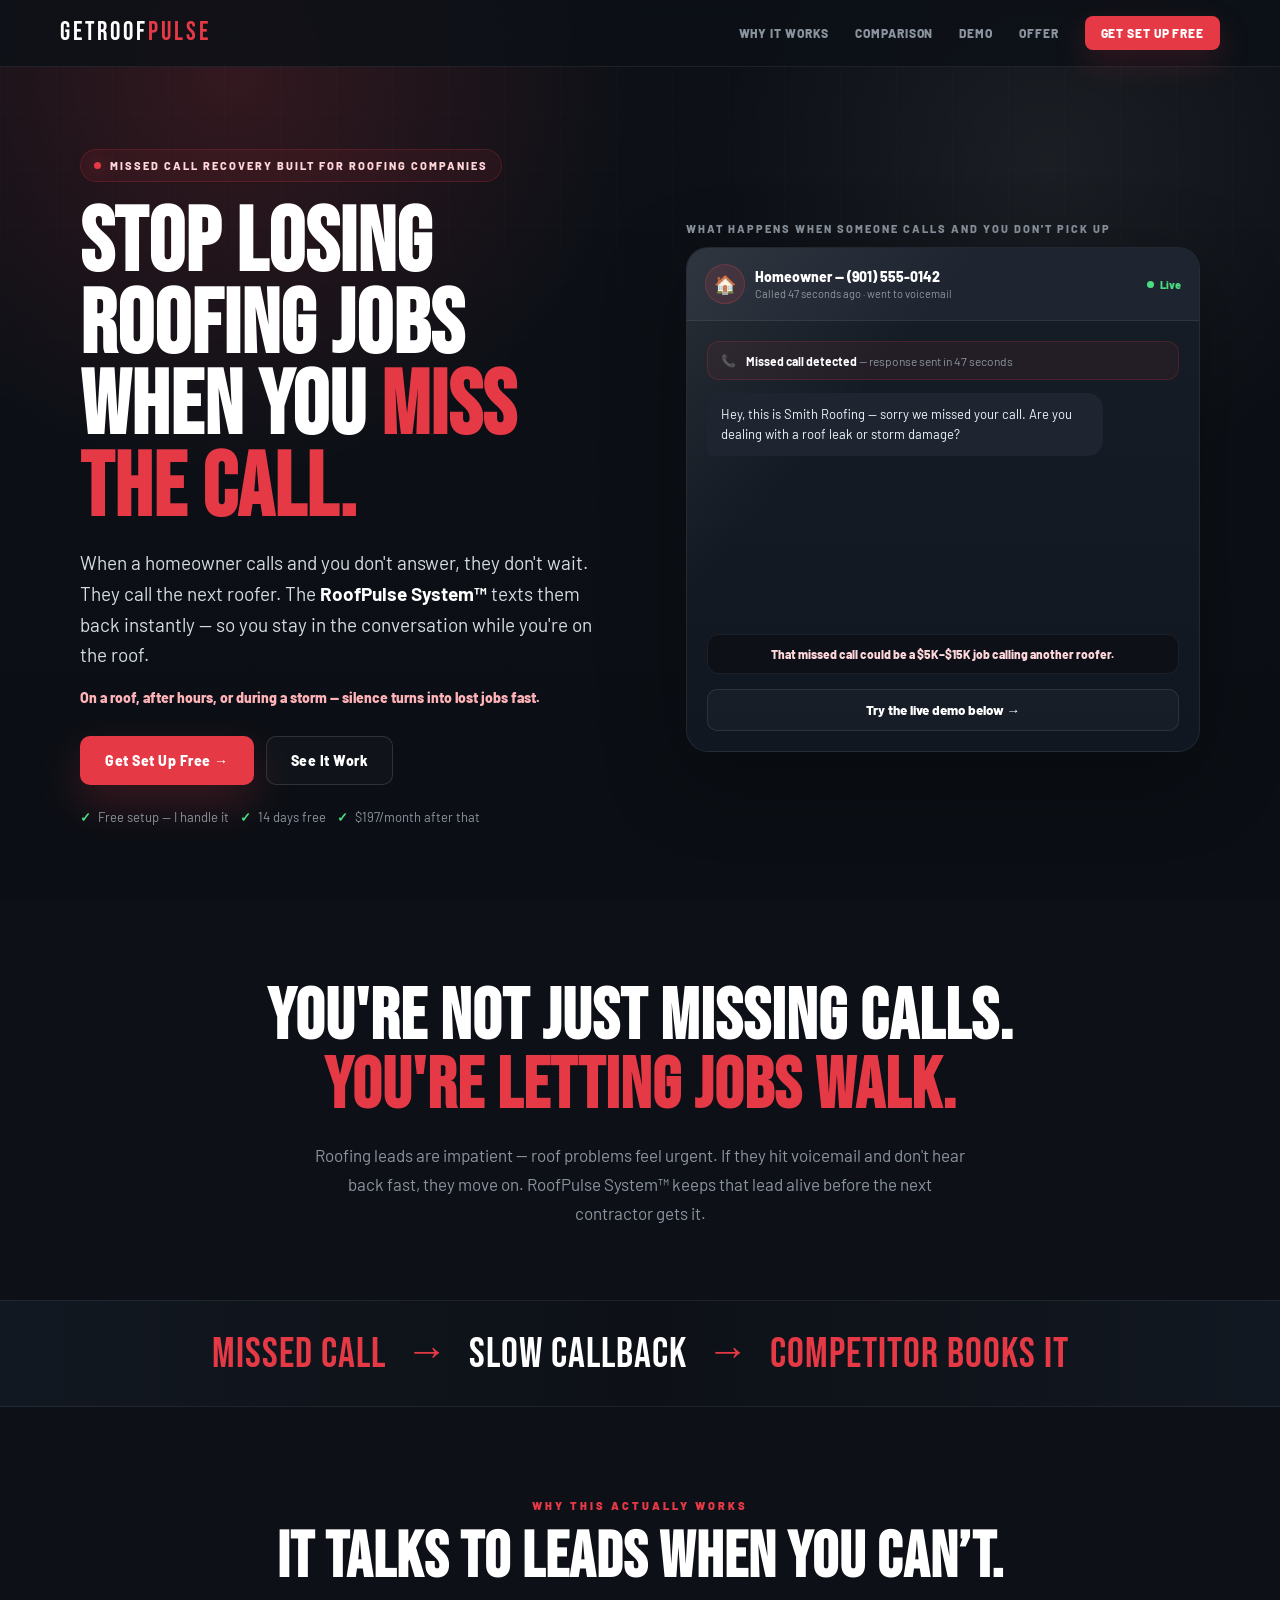
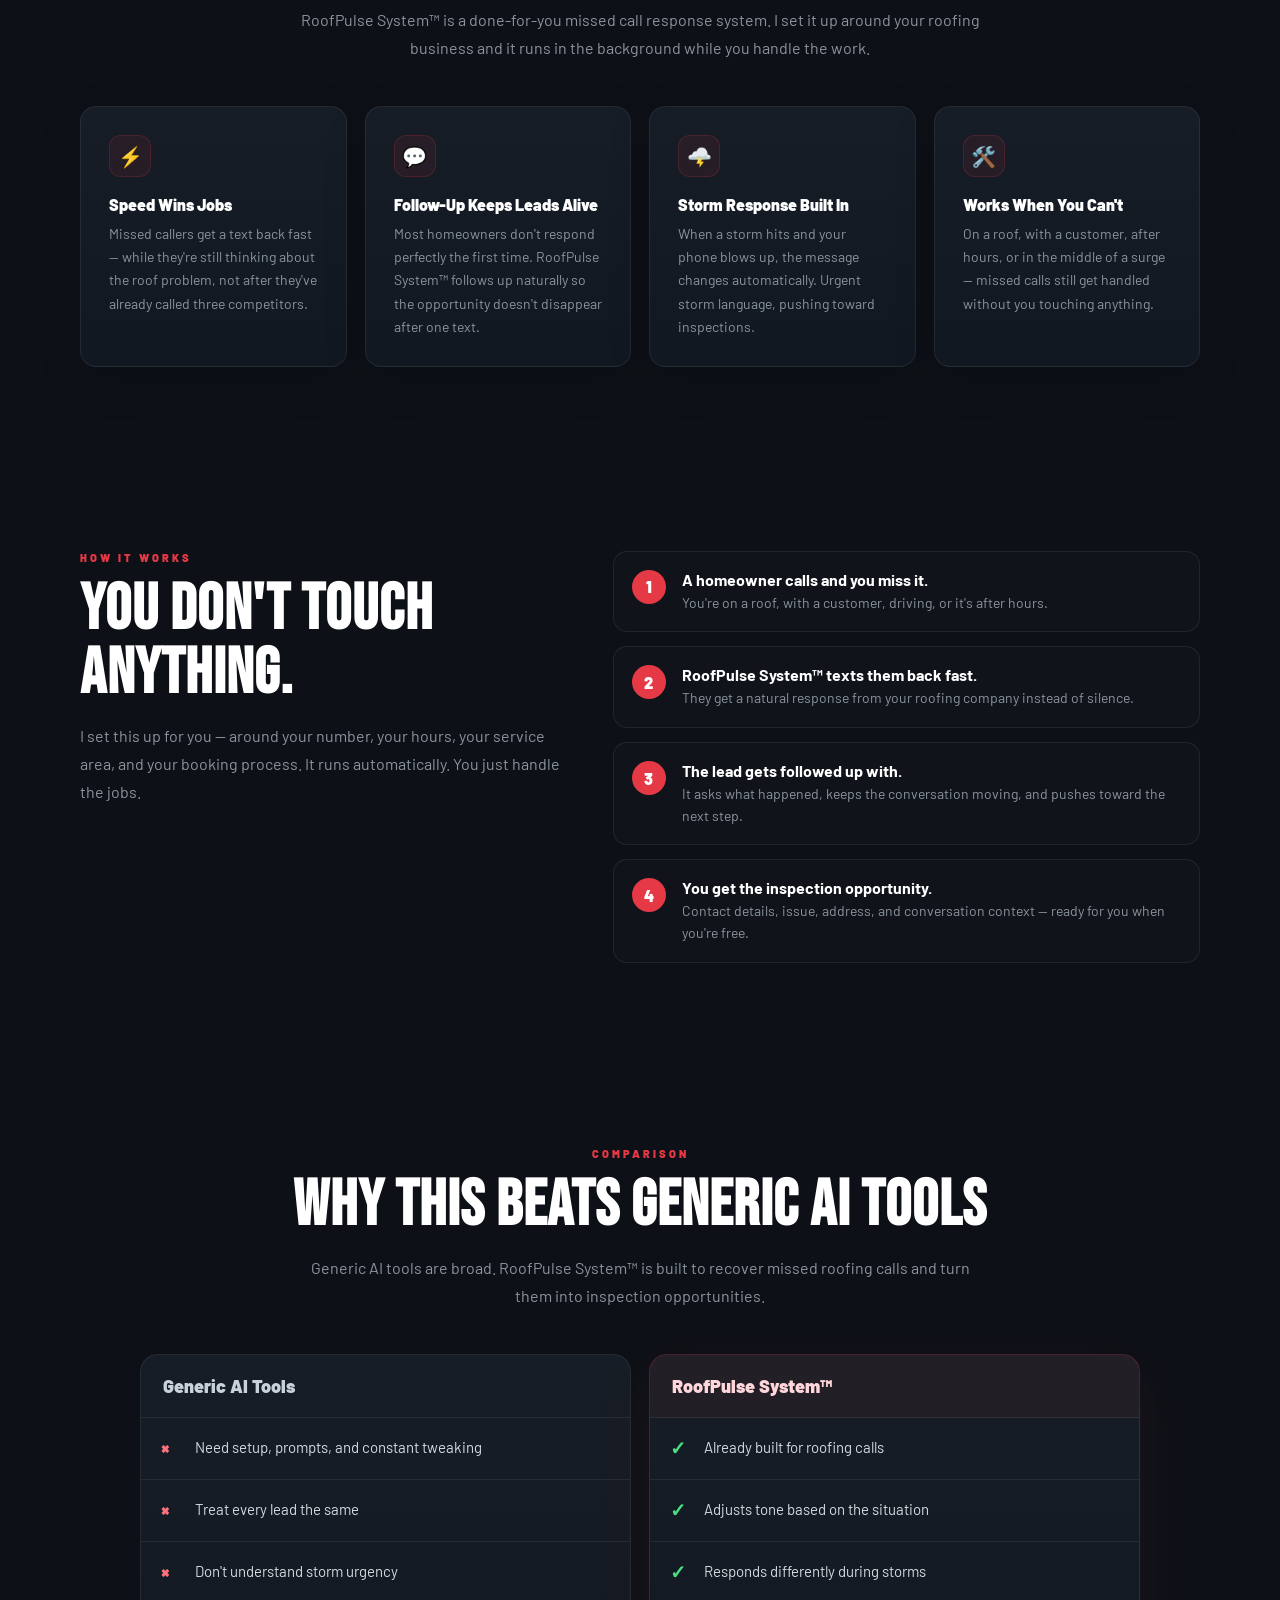
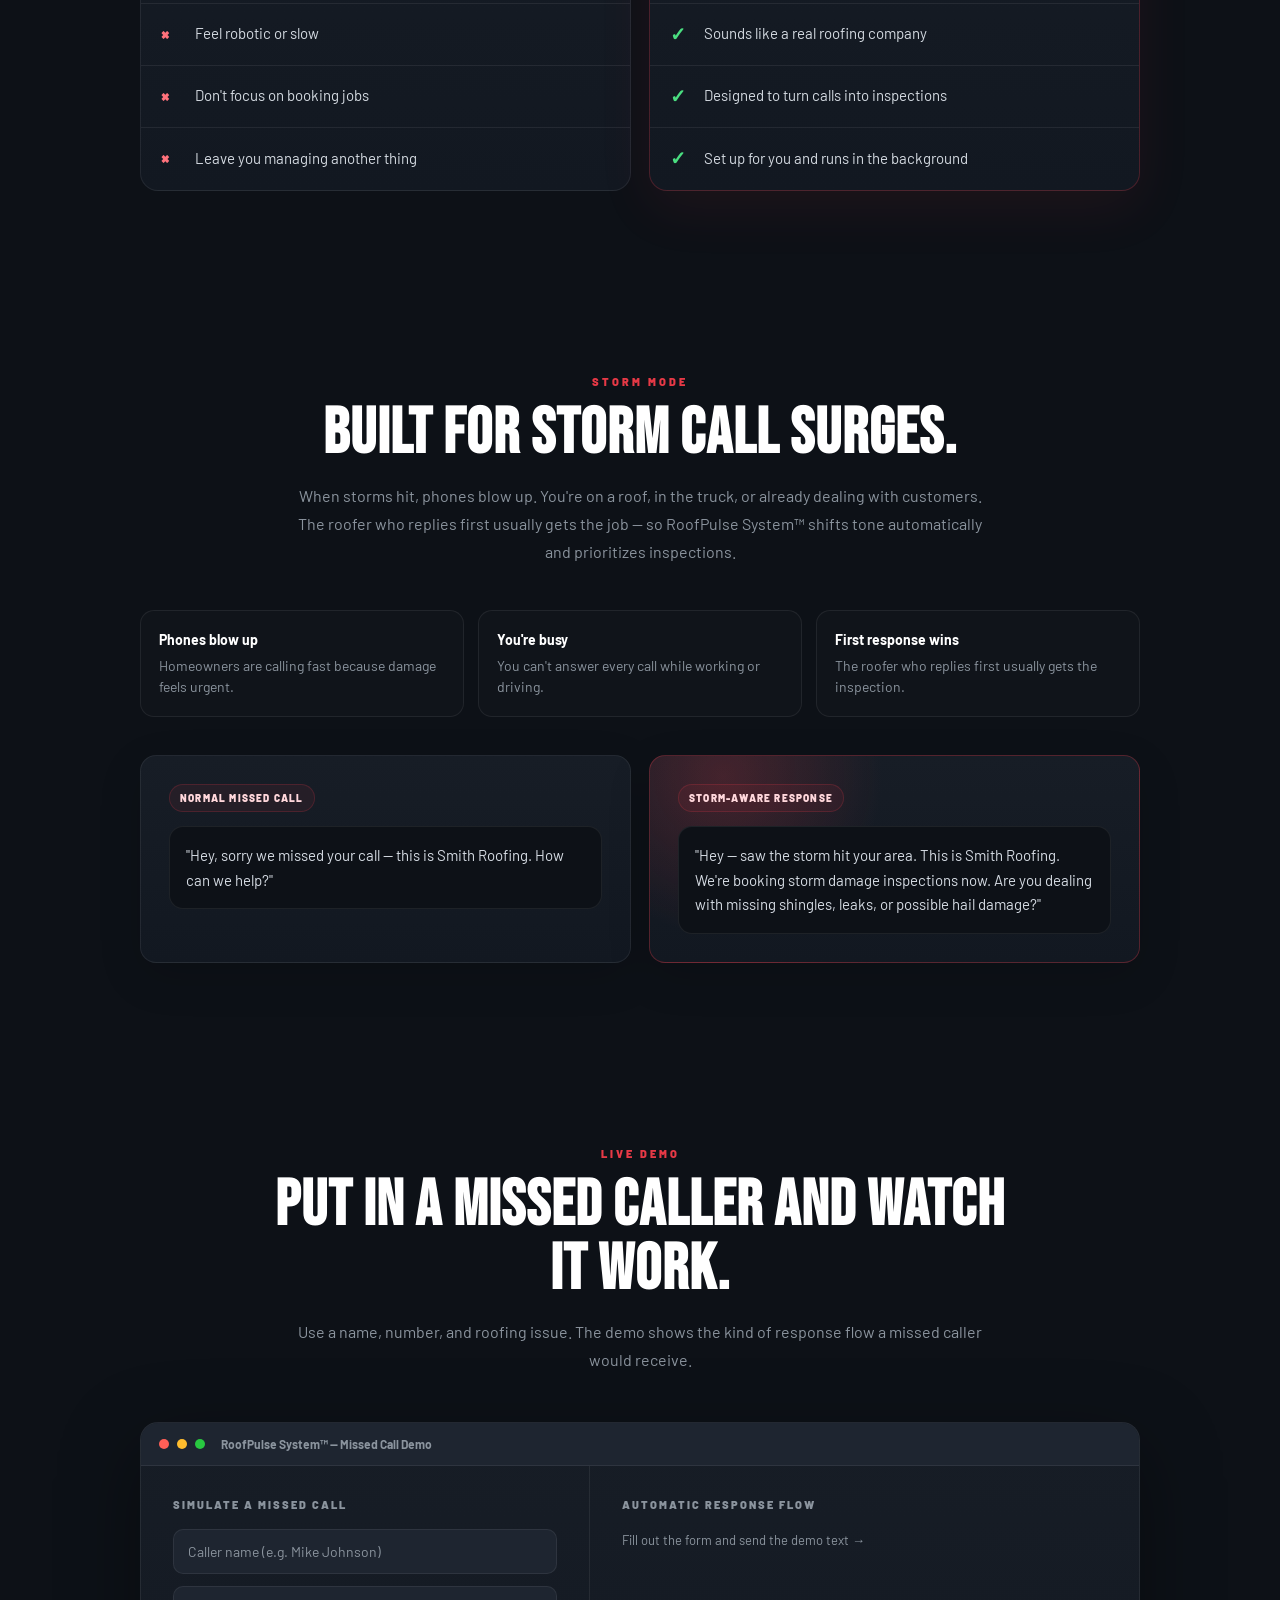
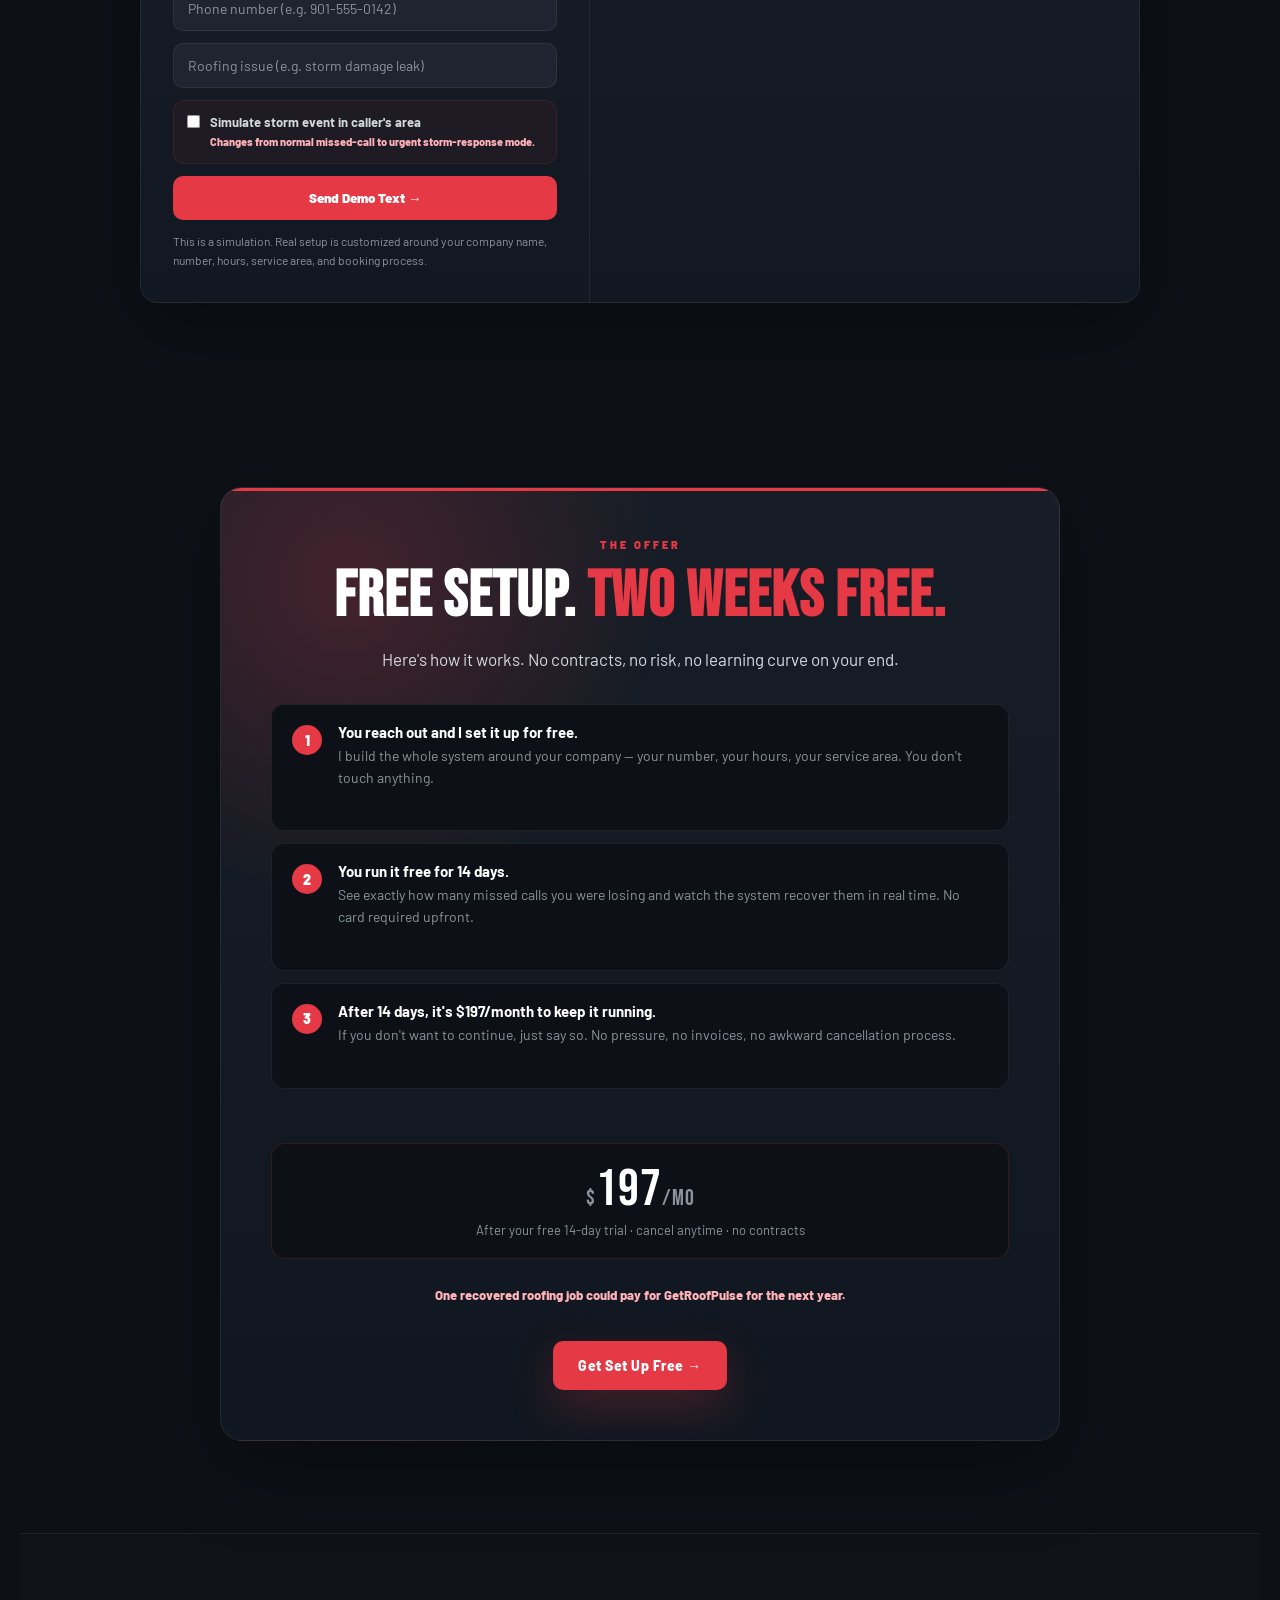
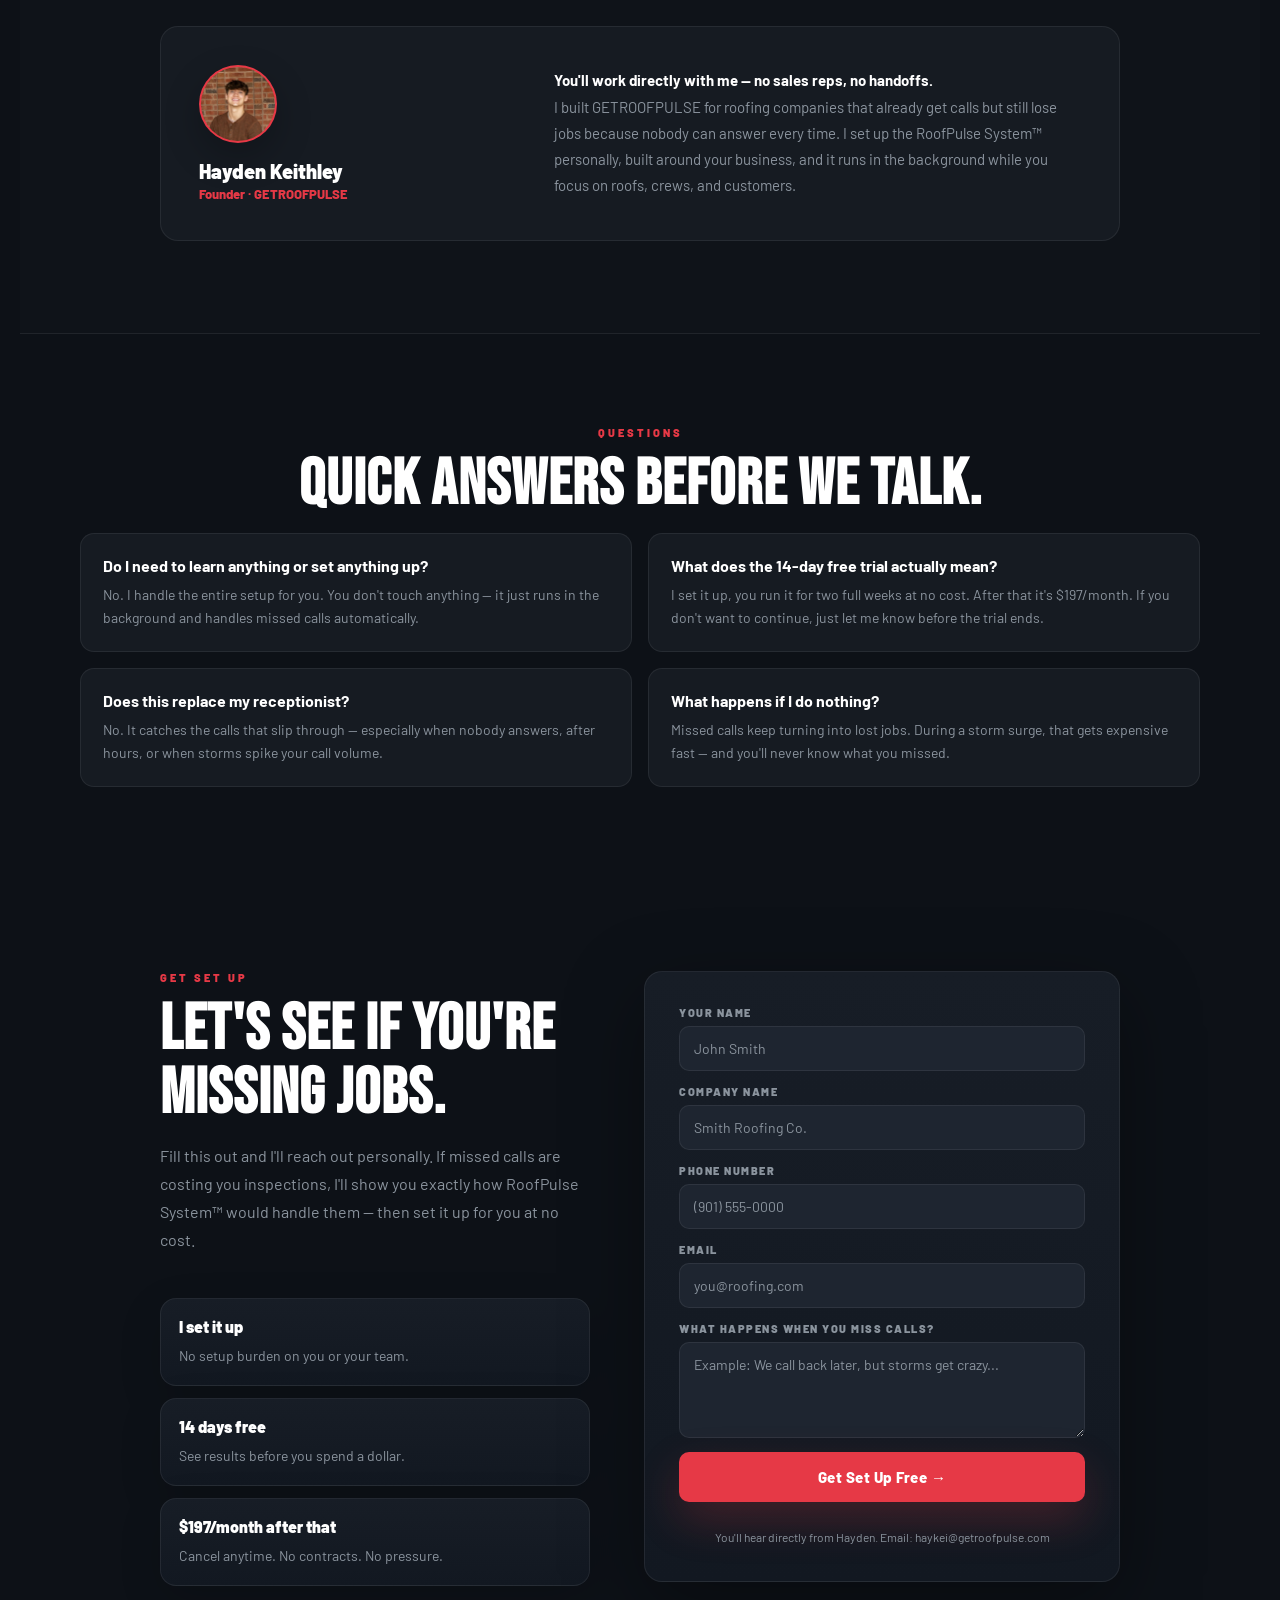
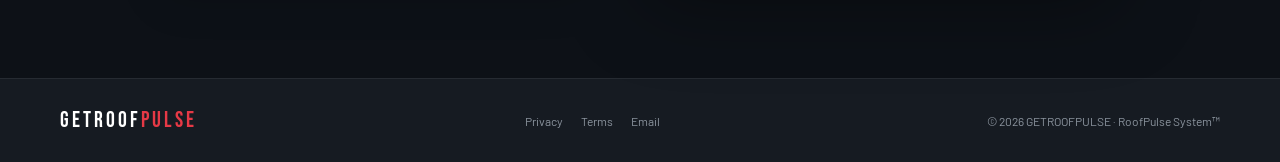
==== commit 624d2a12: "Update index.html" ====
--- a/index.html
+++ b/index.html
@@ -54,6 +54,13 @@
     .nav-cta:hover{background:var(--red-dark)}
 
     /* HERO */
+    .flow-arrow{
+  font-size:1.6em;
+  font-weight:900;
+  color:#E63946;
+  margin:0 12px;
+  vertical-align:middle;
+}
     .hero{max-width:1240px;margin:0 auto;padding:82px 60px 68px;display:grid;grid-template-columns:1.02fr .98fr;gap:70px;align-items:center;min-height:calc(100vh - 74px)}
     .eyebrow{display:inline-flex;align-items:center;gap:9px;color:#ffd7db;background:#E6394612;border:1px solid #E6394634;border-radius:999px;padding:9px 13px;font-size:11px;font-weight:800;letter-spacing:2px;text-transform:uppercase;margin-bottom:22px}
     .eyebrow:before{content:'';width:7px;height:7px;background:var(--red);border-radius:50%;box-shadow:0 0 18px rgba(230,57,70,.9)}
@@ -143,9 +150,24 @@
     .comparison-list{list-style:none}
     .comparison-list li{min-height:62px;padding:16px 20px;border-bottom:1px solid var(--border);color:#d3d9e0;font-size:15px;line-height:1.45;display:flex;align-items:center;gap:10px}
     .comparison-list li:last-child{border-bottom:0}
-    .comparison-list li:before{font-weight:900;flex-shrink:0}
-    .comparison-card:not(.good) li:before{content:'×';color:#ff727c}
-    .comparison-card.good li:before{content:'✓';color:var(--green)}
+  .comparison-list li:before{
+  font-size:1.25em;
+  font-weight:900;
+  flex-shrink:0;
+  display:inline-block;
+  min-width:24px;
+  line-height:1;
+}
+
+.comparison-card:not(.good) li:before{
+  content:'×';
+  color:#ff727c;
+}
+
+.comparison-card.good li:before{
+  content:'✓';
+  color:var(--green);
+}
 
     /* DEMO */
     .demo-section{max-width:1120px}
@@ -309,13 +331,21 @@
     <h2 class="accent">You're Letting Jobs Walk.</h2>
     <p>Roofing leads are impatient — roof problems feel urgent. If they hit voicemail and don't hear back fast, they move on. RoofPulse System™ keeps that lead alive before the next contractor gets it.</p>
   </section>
-  <div class="divider-strip"><span><strong>Missed Call</strong> → No Fast Response → <strong>Next Roofer Wins</strong></span></div>
+  <div class="divider-strip">
+  <span>
+    <strong>Missed Call</strong>
+    <span class="flow-arrow">→</span>
+    Slow Callback
+    <span class="flow-arrow">→</span>
+    <strong>Competitor Books It</strong>
+  </span>
+</div>
 
   <!-- WHY -->
   <section class="section" id="why">
     <div class="section-centered fade-up">
       <div class="section-label">Why This Actually Works</div>
-      <h2 class="section-title">It Fixes the Exact Moment Jobs Are Lost.</h2>
+      <h2 class="section-title">It Talks to Leads When You Can’t.</h2>
       <p class="section-sub">RoofPulse System™ is a done-for-you missed call response system. I set it up around your roofing business and it runs in the background while you handle the work.</p>
     </div>
     <div class="cards-grid">
@@ -473,7 +503,7 @@
         <div class="price"><span>$</span>197<span>/mo</span></div>
         <div class="price-note">After your free 14-day trial · cancel anytime · no contracts</div>
       </div>
-      <div class="offer-guarantee">One recovered job pays for months of service.</div>
+      <div class="offer-guarantee">One recovered roofing job could pay for GetRoofPulse for the next year.</div>
       <br><br>
       <a href="#contact" class="btn-primary cta-watch">Get Set Up Free →</a>
     </div>
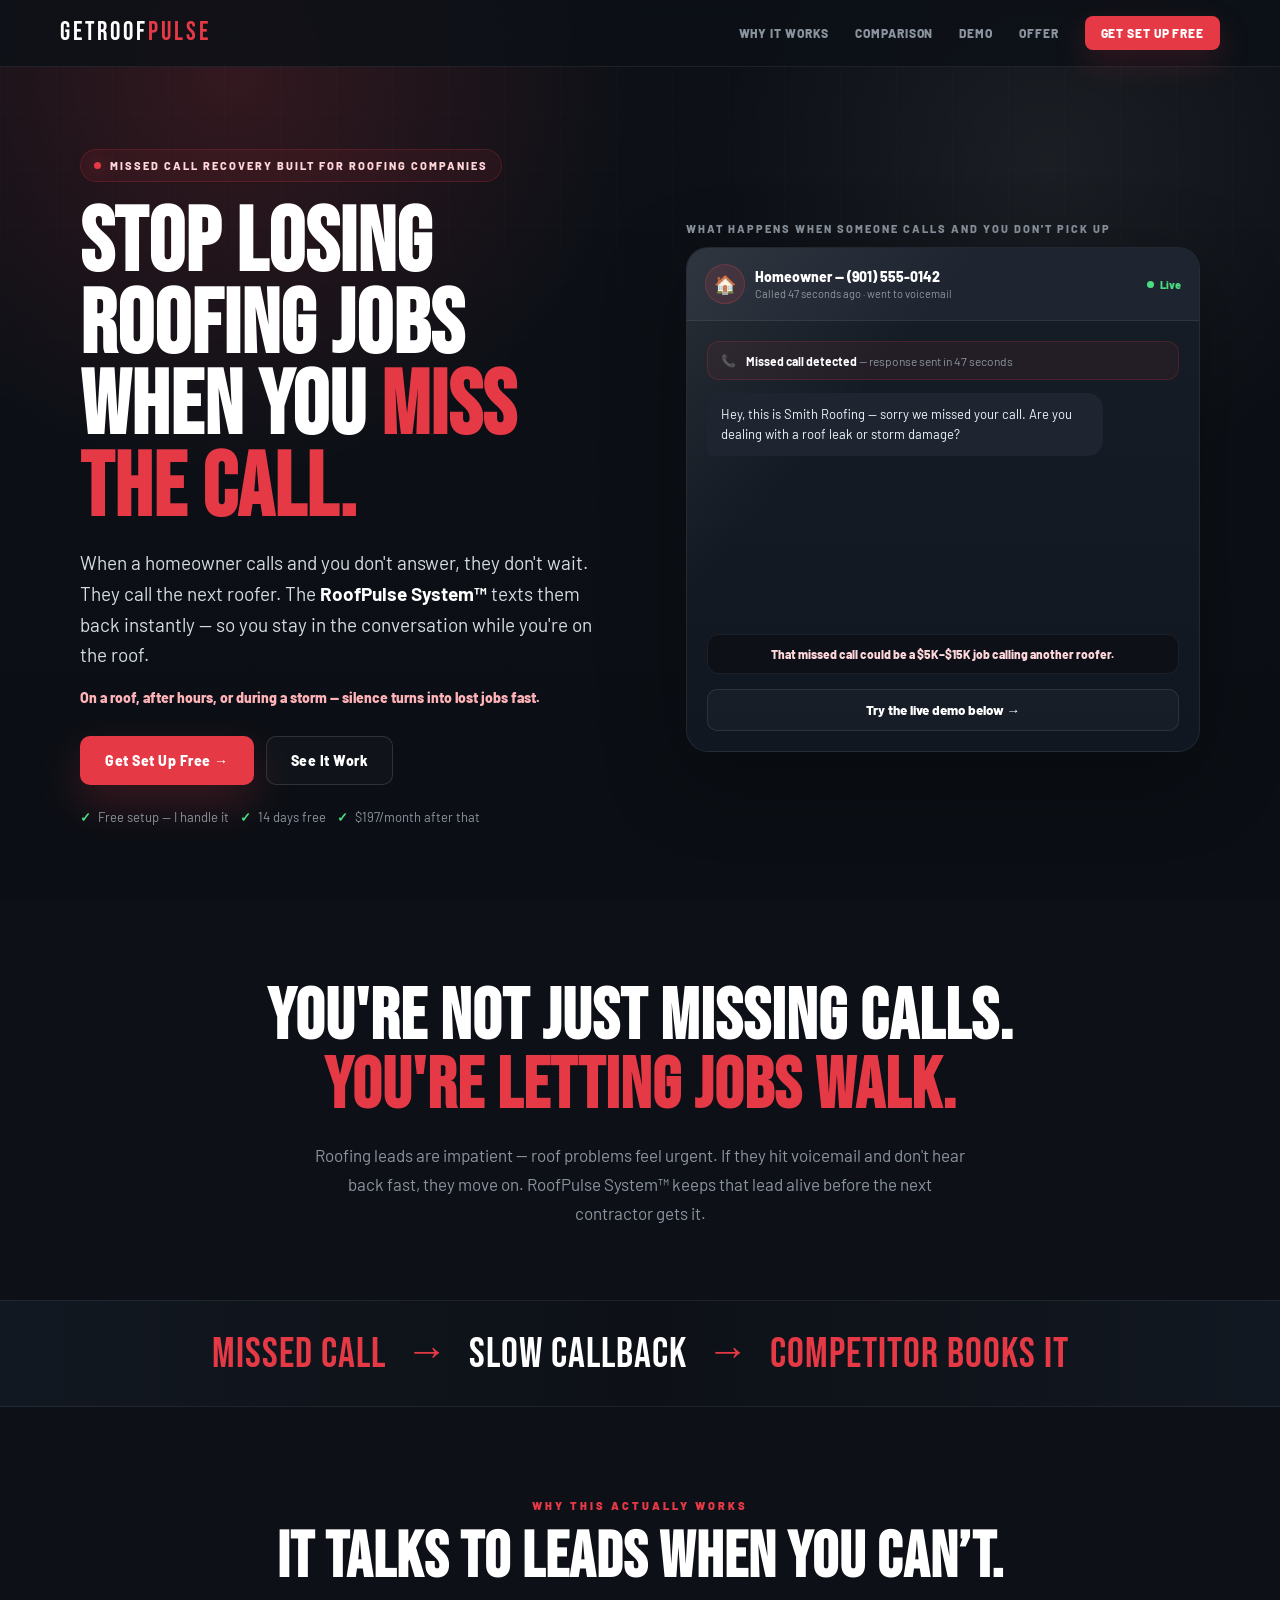
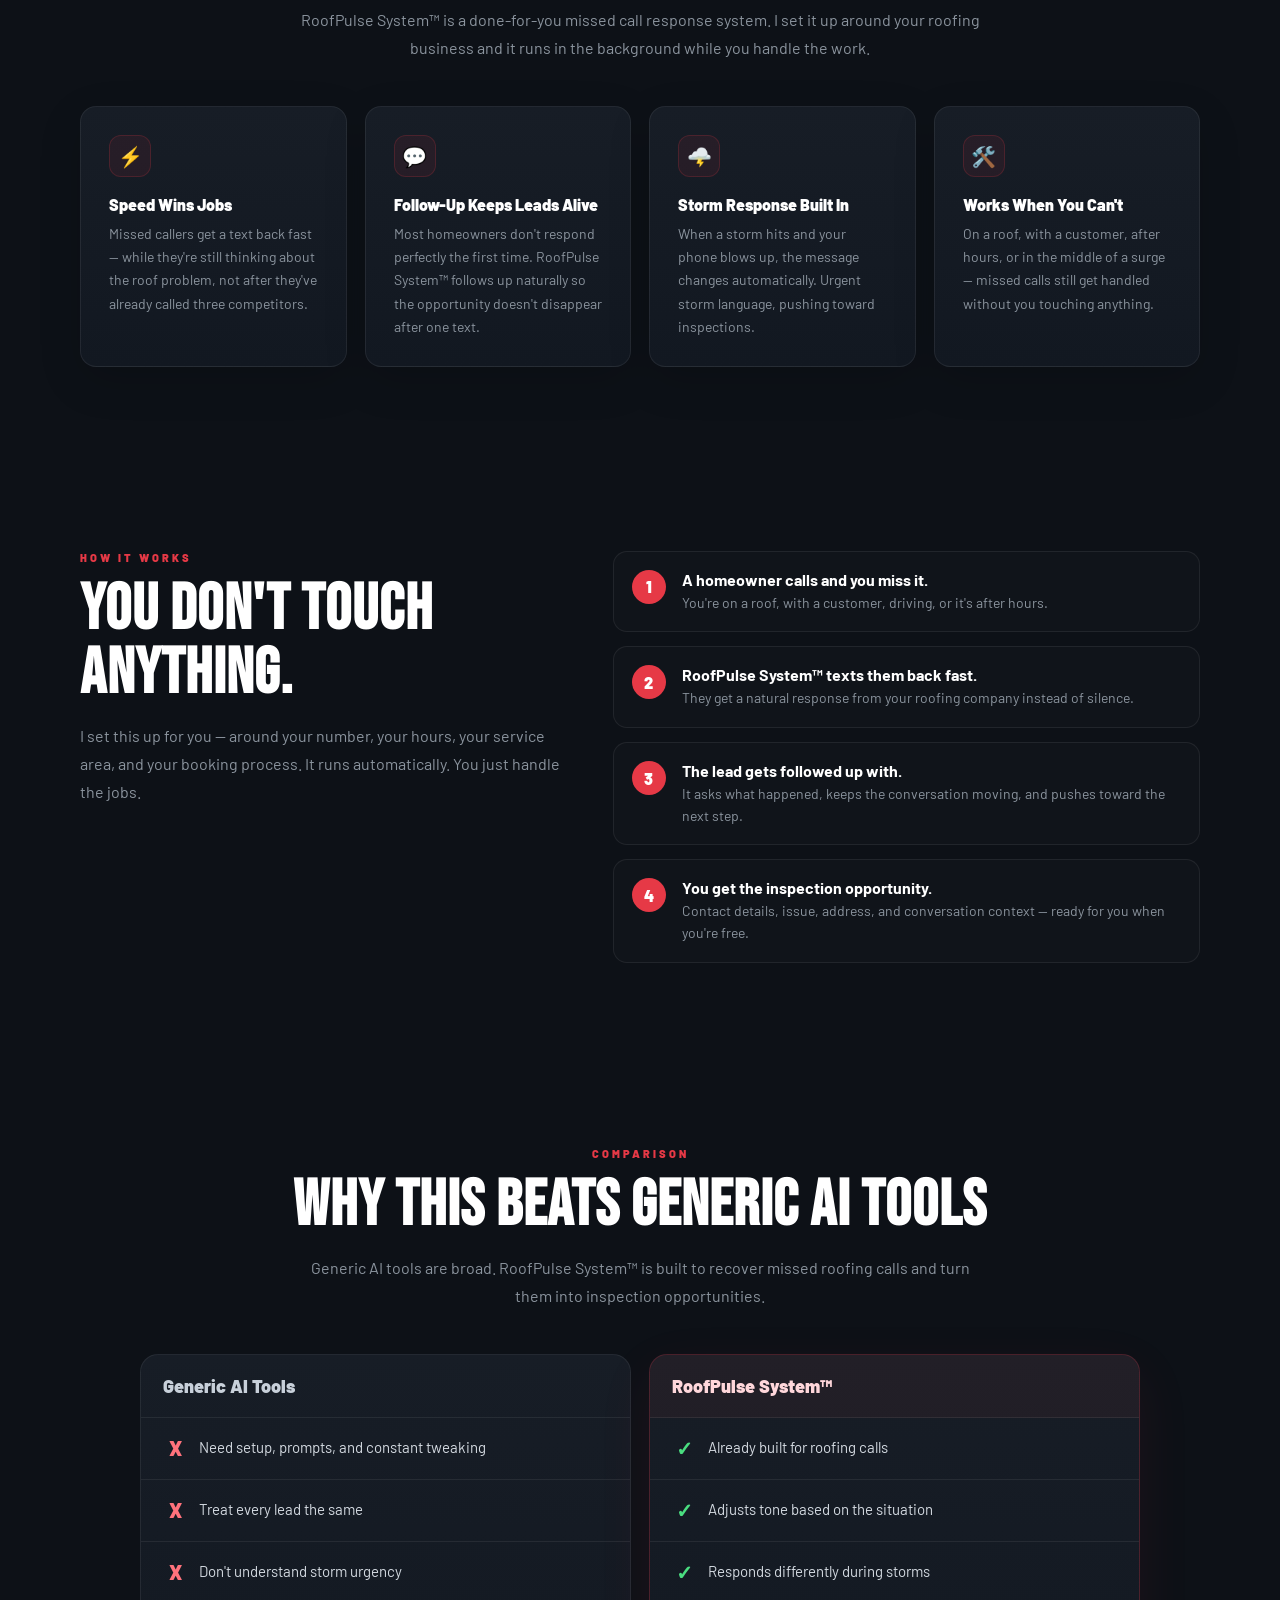
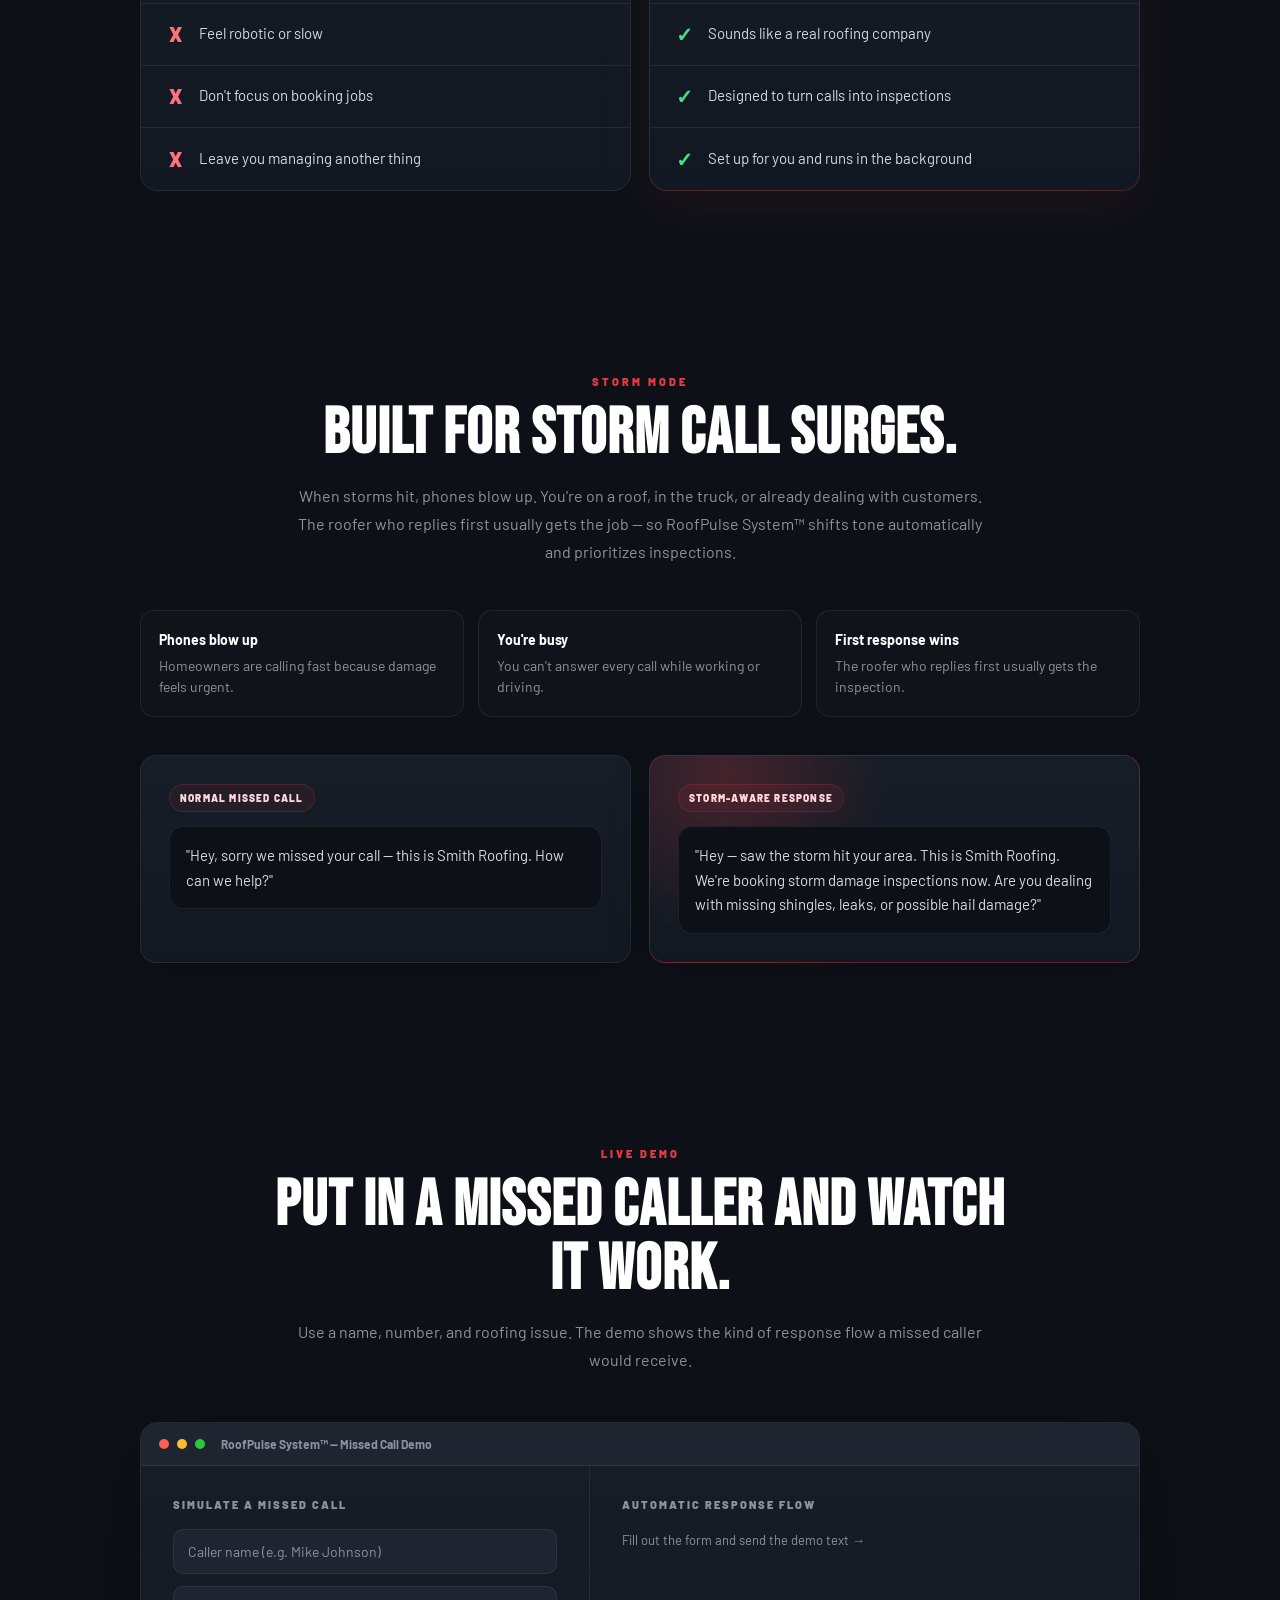
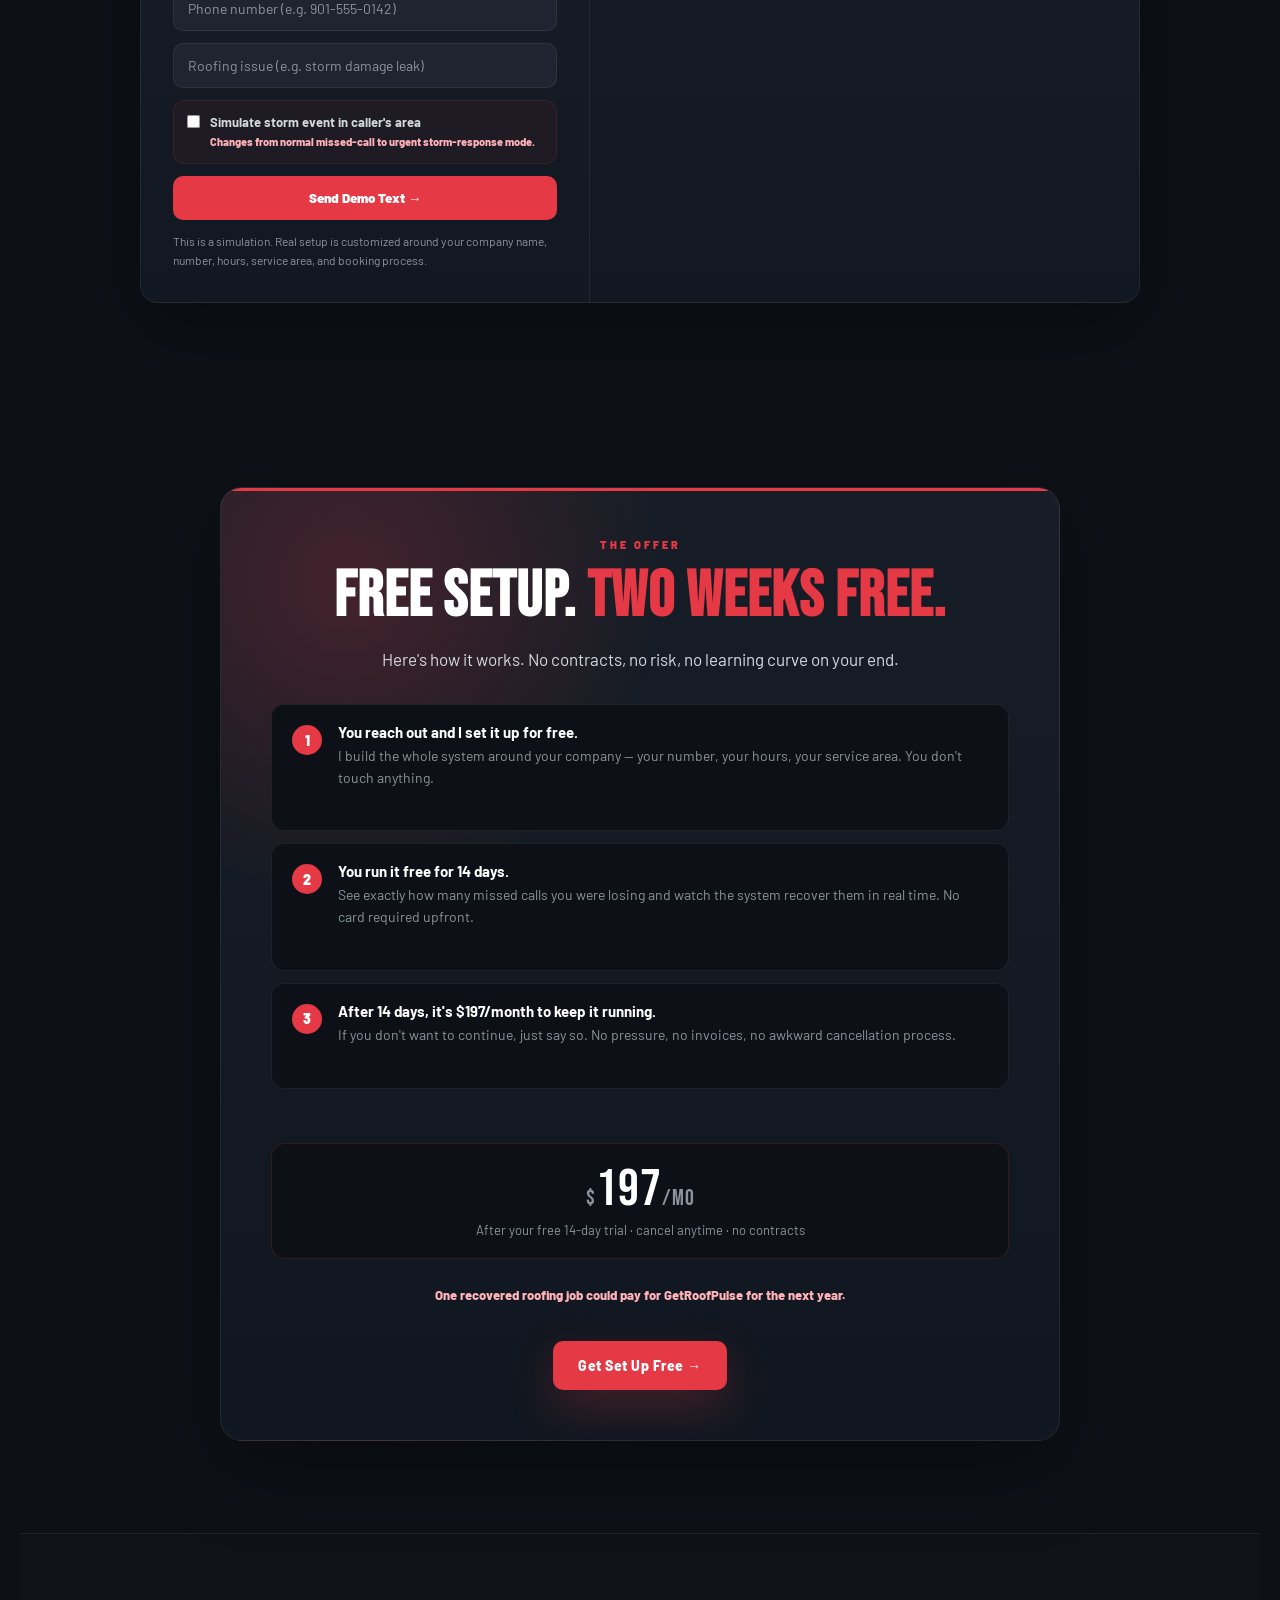
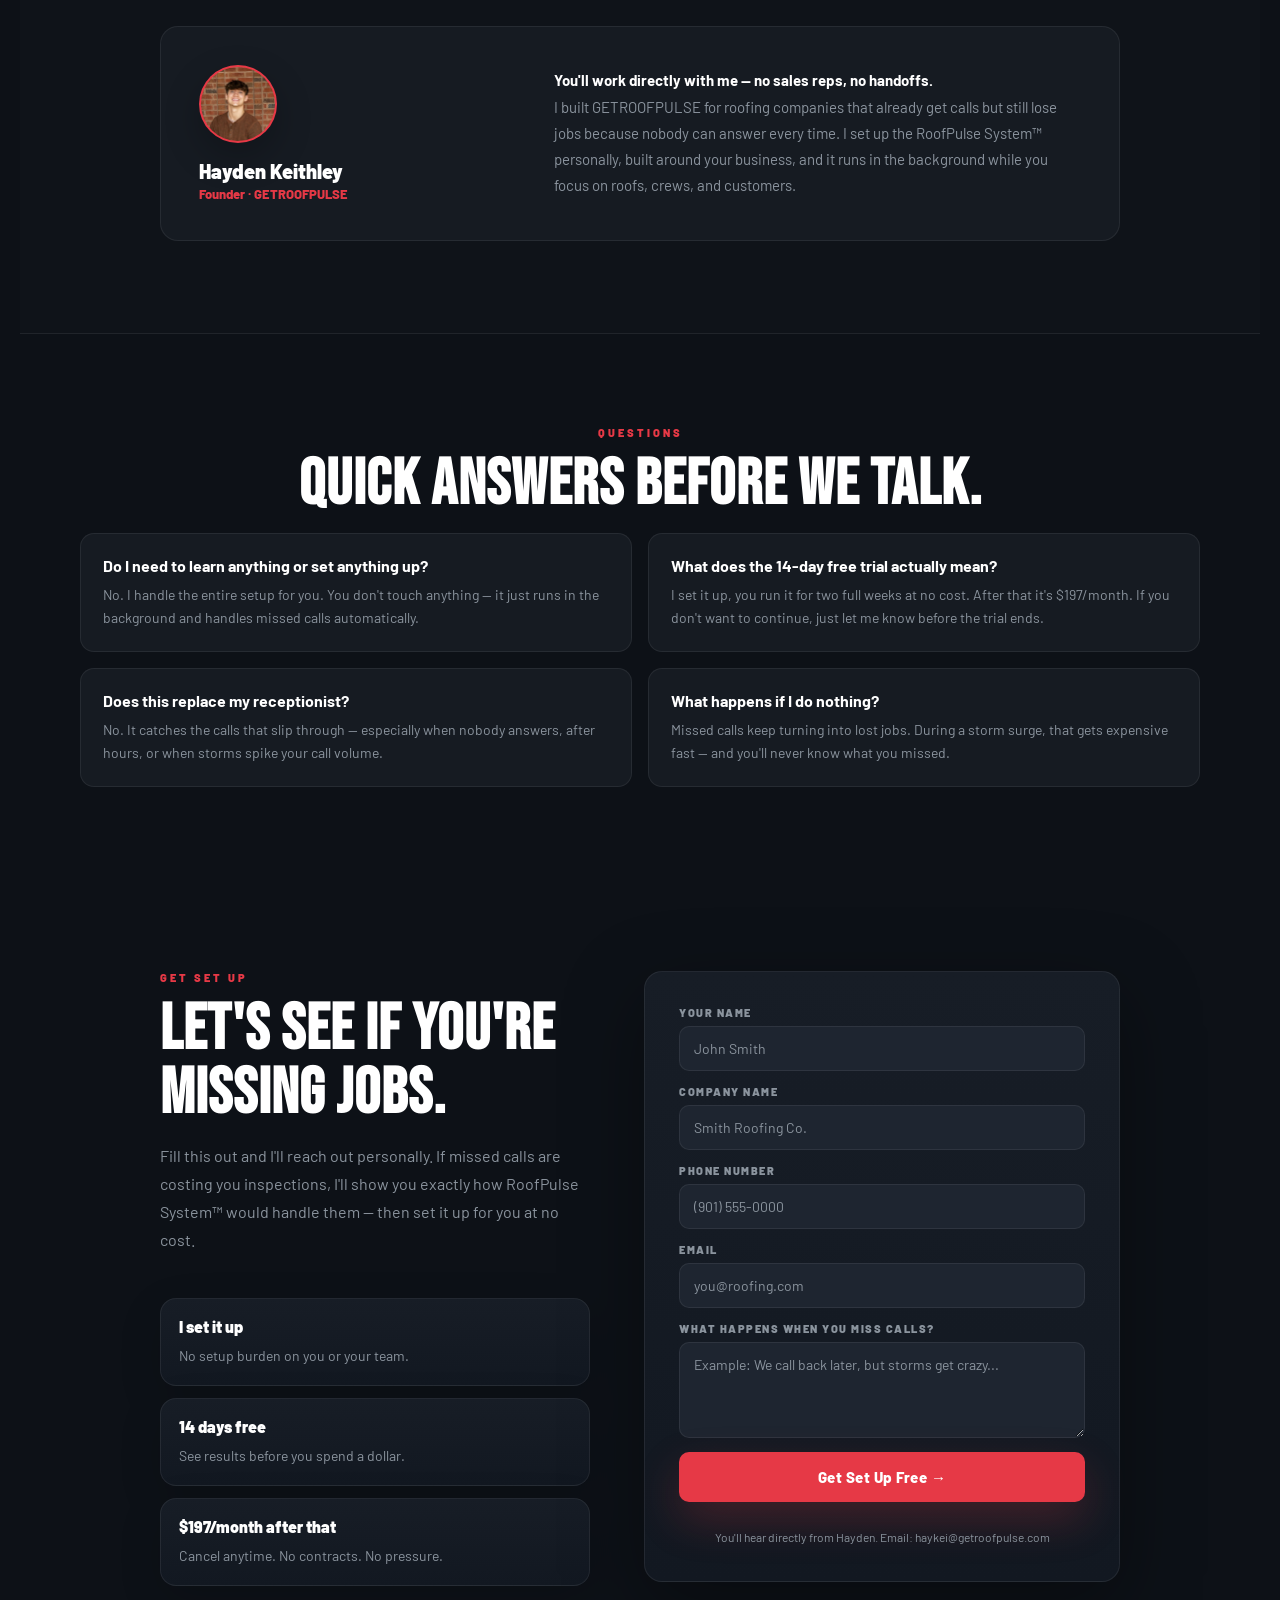
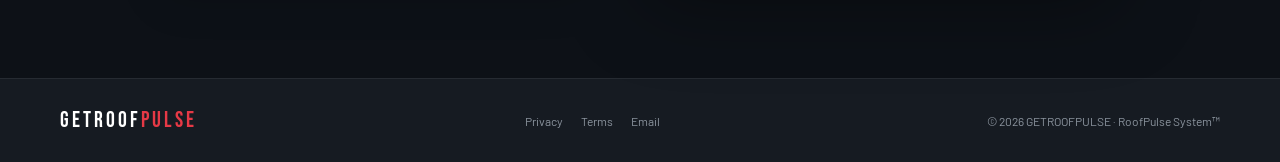
==== commit ab04c42c: "Update index.html" ====
--- a/index.html
+++ b/index.html
@@ -150,17 +150,19 @@
     .comparison-list{list-style:none}
     .comparison-list li{min-height:62px;padding:16px 20px;border-bottom:1px solid var(--border);color:#d3d9e0;font-size:15px;line-height:1.45;display:flex;align-items:center;gap:10px}
     .comparison-list li:last-child{border-bottom:0}
-  .comparison-list li:before{
-  font-size:1.25em;
+ .comparison-list li:before{
+  font-size:1.35em;
   font-weight:900;
   flex-shrink:0;
-  display:inline-block;
-  min-width:24px;
+  display:inline-flex;
+  align-items:center;
+  justify-content:center;
+  min-width:28px;
   line-height:1;
 }
 
 .comparison-card:not(.good) li:before{
-  content:'×';
+  content:'X';
   color:#ff727c;
 }
 
@@ -577,12 +579,12 @@
     const revealObserver=new IntersectionObserver(entries=>{entries.forEach(entry=>{if(entry.isIntersecting)entry.target.classList.add('show')})},{threshold:.14});
     document.querySelectorAll('.fade-up').forEach(el=>revealObserver.observe(el));
 
-    const heroMessages=[
-      {text:"Hey, this is Smith Roofing — sorry we missed your call. Are you dealing with a roof leak or storm damage?",type:"bot"},
-      {text:"Storm damage. Water is coming in near the garage.",type:"user"},
-      {text:"Got it. What's the property address? We can usually get someone out quickly for an inspection.",type:"bot"},
-      {text:"123 Oak Ridge Dr.",type:"user"},
-      {text:"Perfect — we'll have someone reach out to confirm the next available inspection window. You're not lost in voicemail anymore.",type:"bot"}
+  const heroMessages=[
+  {text:"Hey, this is Smith Roofing — sorry we missed your call. Are you dealing with a roof leak or storm damage?",type:"bot"},
+  {text:"Storm damage. Water is coming in near the garage.",type:"user"},
+  {text:"Got it. We can usually get someone out pretty quickly. Does tomorrow morning or afternoon work better for you?",type:"bot"},
+  {text:"Tomorrow afternoon would be better.",type:"user"},
+  {text:"Perfect — I’ve got you down for a roof inspection tomorrow at 2:00 PM. If anything changes, just reply here.",type:"bot"}
     ];
     let loopTimer=null,typingTimer=null,restartTimer=null,heroVisible=false,paused=false,hasHovered=false,currentNext=null;
     function clearHeroTimers(){clearTimeout(loopTimer);clearTimeout(typingTimer);clearTimeout(restartTimer)}
@@ -607,19 +609,19 @@
       const btn=document.getElementById('runDemoBtn');
       thread.innerHTML=`<p style="font-size:13px;color:var(--gray);line-height:1.7;">📞 Missed call detected from ${phone}...</p>`;
       result.style.display='none';btn.textContent='Sending Demo Text...';btn.disabled=true;
-      const msgs=storm?[
-        {dir:'out',label:'Storm-aware response',text:`Hey ${first} — saw the storm hit your area. This is Smith Roofing. We're booking storm damage inspections now. Are you dealing with missing shingles, leaks, or possible hail damage?`},
-        {dir:'in',label:`${name} replied`,text:'Yes — shingles came off and there\'s a leak near the garage.'},
-        {dir:'out',label:'Urgent storm follow-up',text:'Got it. We\'re prioritizing storm inspections right now. What\'s the property address so we can get you on the schedule?'},
-        {dir:'in',label:`${name} replied`,text:'123 Oak Ridge Dr.'},
-        {dir:'out',label:'Inspection secured',text:'Perfect — we\'ll have someone reach out ASAP to confirm your inspection window. You\'re not stuck in voicemail anymore.'}
-      ]:[
-        {dir:'out',label:'Missed-call response',text:`Hey ${first}, sorry we missed your call — this is Smith Roofing. Are you dealing with ${issue}? Reply here and we'll get you taken care of.`},
-        {dir:'in',label:`${name} replied`,text:'Yes, I need someone to look at it. Can you come out this week?'},
-        {dir:'out',label:'Follow-up kept the lead moving',text:'Absolutely. What\'s the property address? We can check the next available inspection window for you.'},
-        {dir:'in',label:`${name} replied`,text:'123 Oak Ridge Dr.'},
-        {dir:'out',label:'Lead captured for the roofer',text:'Perfect — we\'ll have someone reach out to confirm the inspection. You\'re all set.'}
-      ];
+    const msgs=storm?[
+      {dir:'out',label:'Storm-aware response',text:`Hey ${first} — saw the storm hit your area. This is Smith Roofing. We're booking storm inspections now. Are you dealing with missing shingles, leaks, or hail damage?`},
+      {dir:'in',label:`${name} replied`,text:"Yes — shingles came off and there's a leak near the garage."},
+      {dir:'out',label:'Storm follow-up',text:"Got it. We're prioritizing storm inspections today. Does tomorrow morning or afternoon work better for you?"},
+      {dir:'in',label:`${name} replied`,text:'Tomorrow morning works.'},
+      {dir:'out',label:'Inspection booked',text:"Perfect — I've got you scheduled for a storm inspection tomorrow between 9–11 AM. If anything changes, just reply here."}
+    ]:[
+      {dir:'out',label:'Missed-call response',text:`Hey ${first}, sorry we missed your call — this is Smith Roofing. Are you dealing with ${issue}?`},
+      {dir:'in',label:`${name} replied`,text:'Yeah, I need someone to come look at it.'},
+      {dir:'out',label:'Lead follow-up',text:'Absolutely. We can usually get someone out quickly. Does tomorrow morning or afternoon work better for you?'},
+      {dir:'in',label:`${name} replied`,text:'Tomorrow afternoon would probably work best.'},
+      {dir:'out',label:'Inspection booked',text:"Perfect — I've got you down for a roof inspection tomorrow at 2:00 PM. If anything changes, just reply here."}
+    ];
       setTimeout(()=>{
         thread.innerHTML='';
         msgs.forEach((m,i)=>{
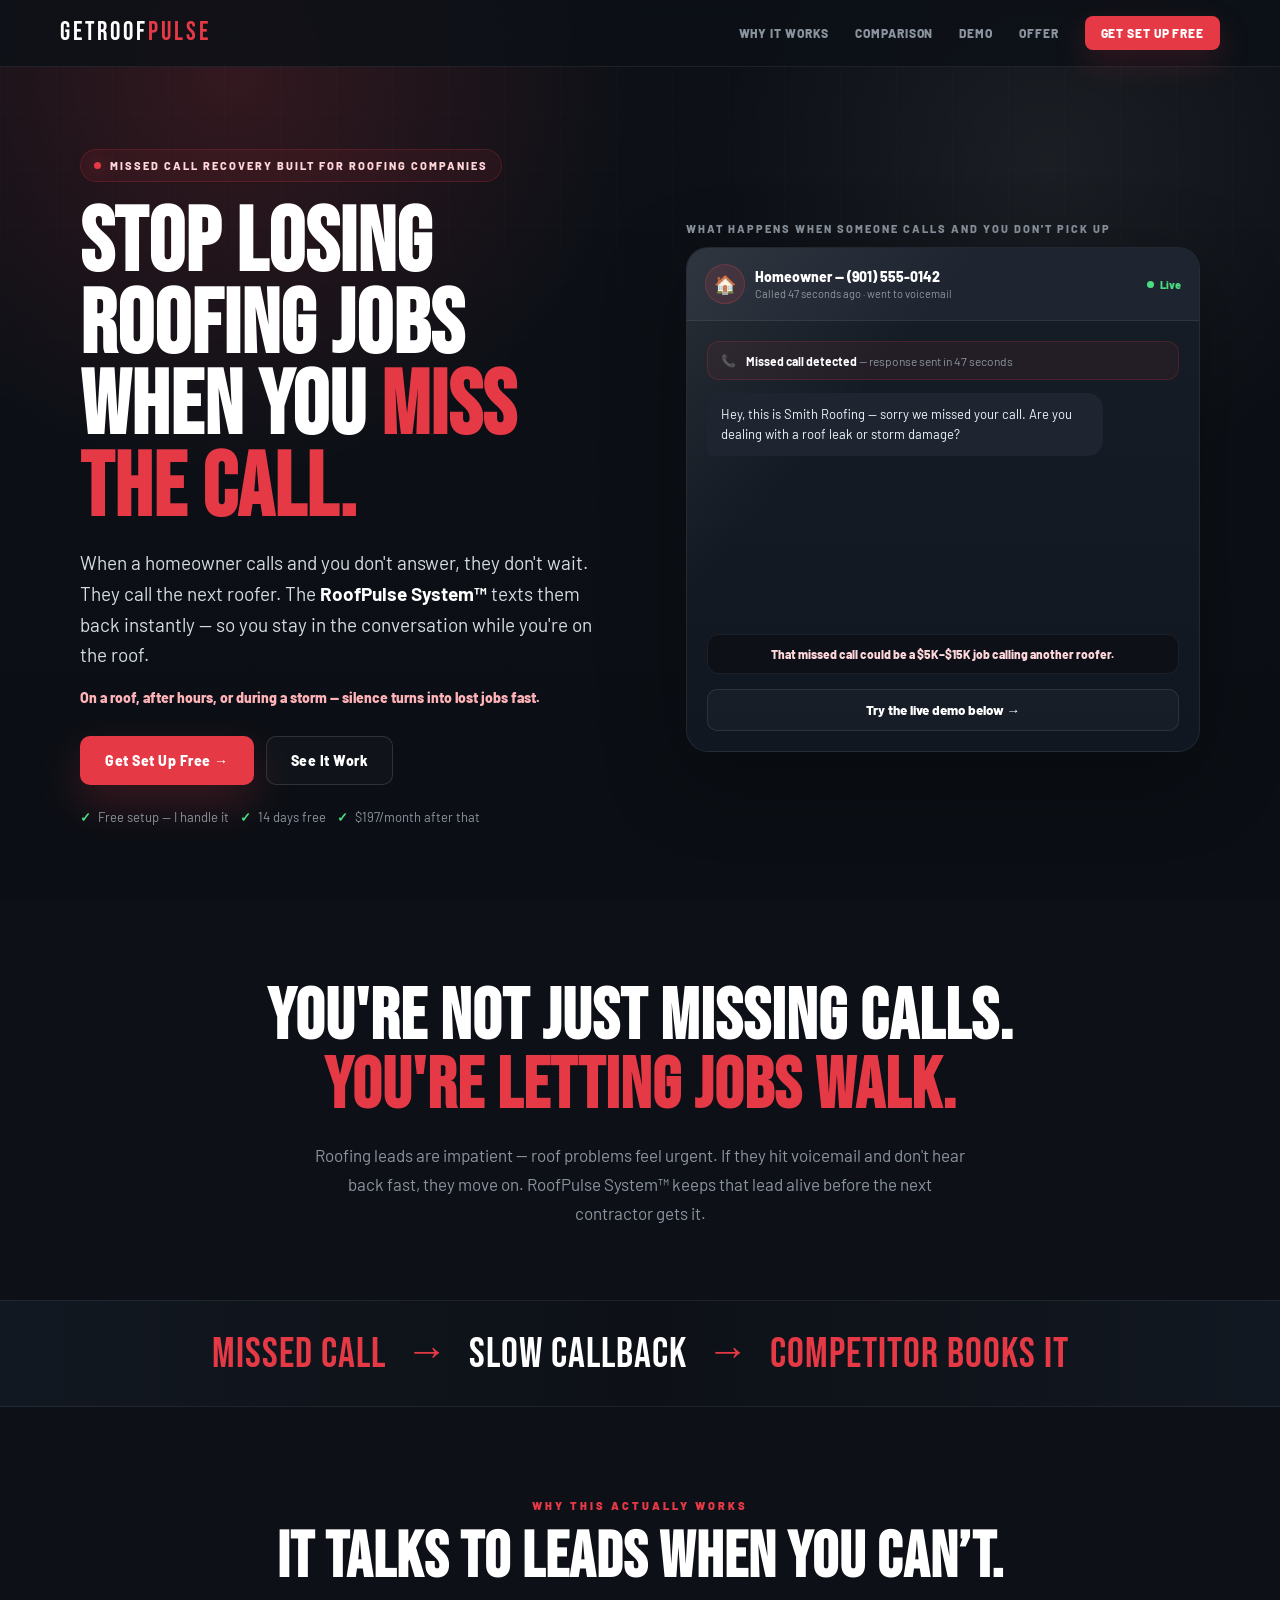
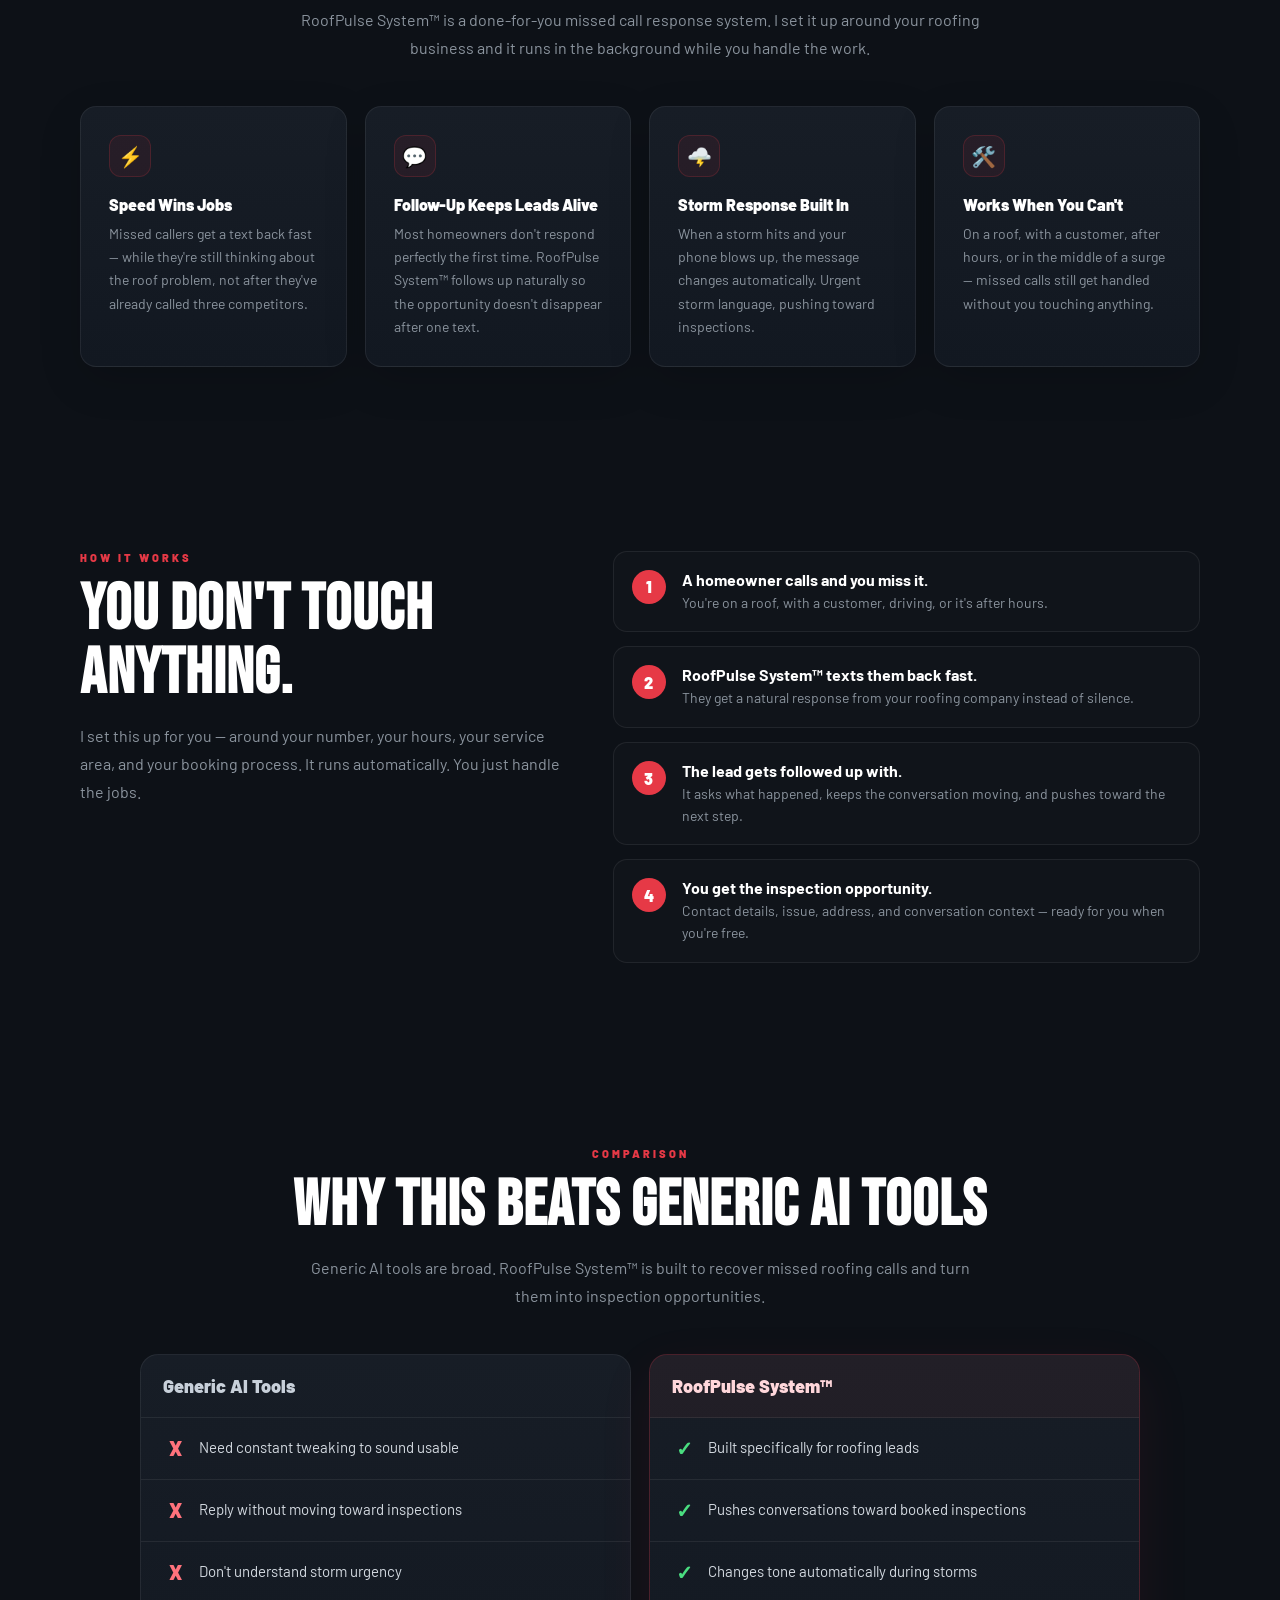
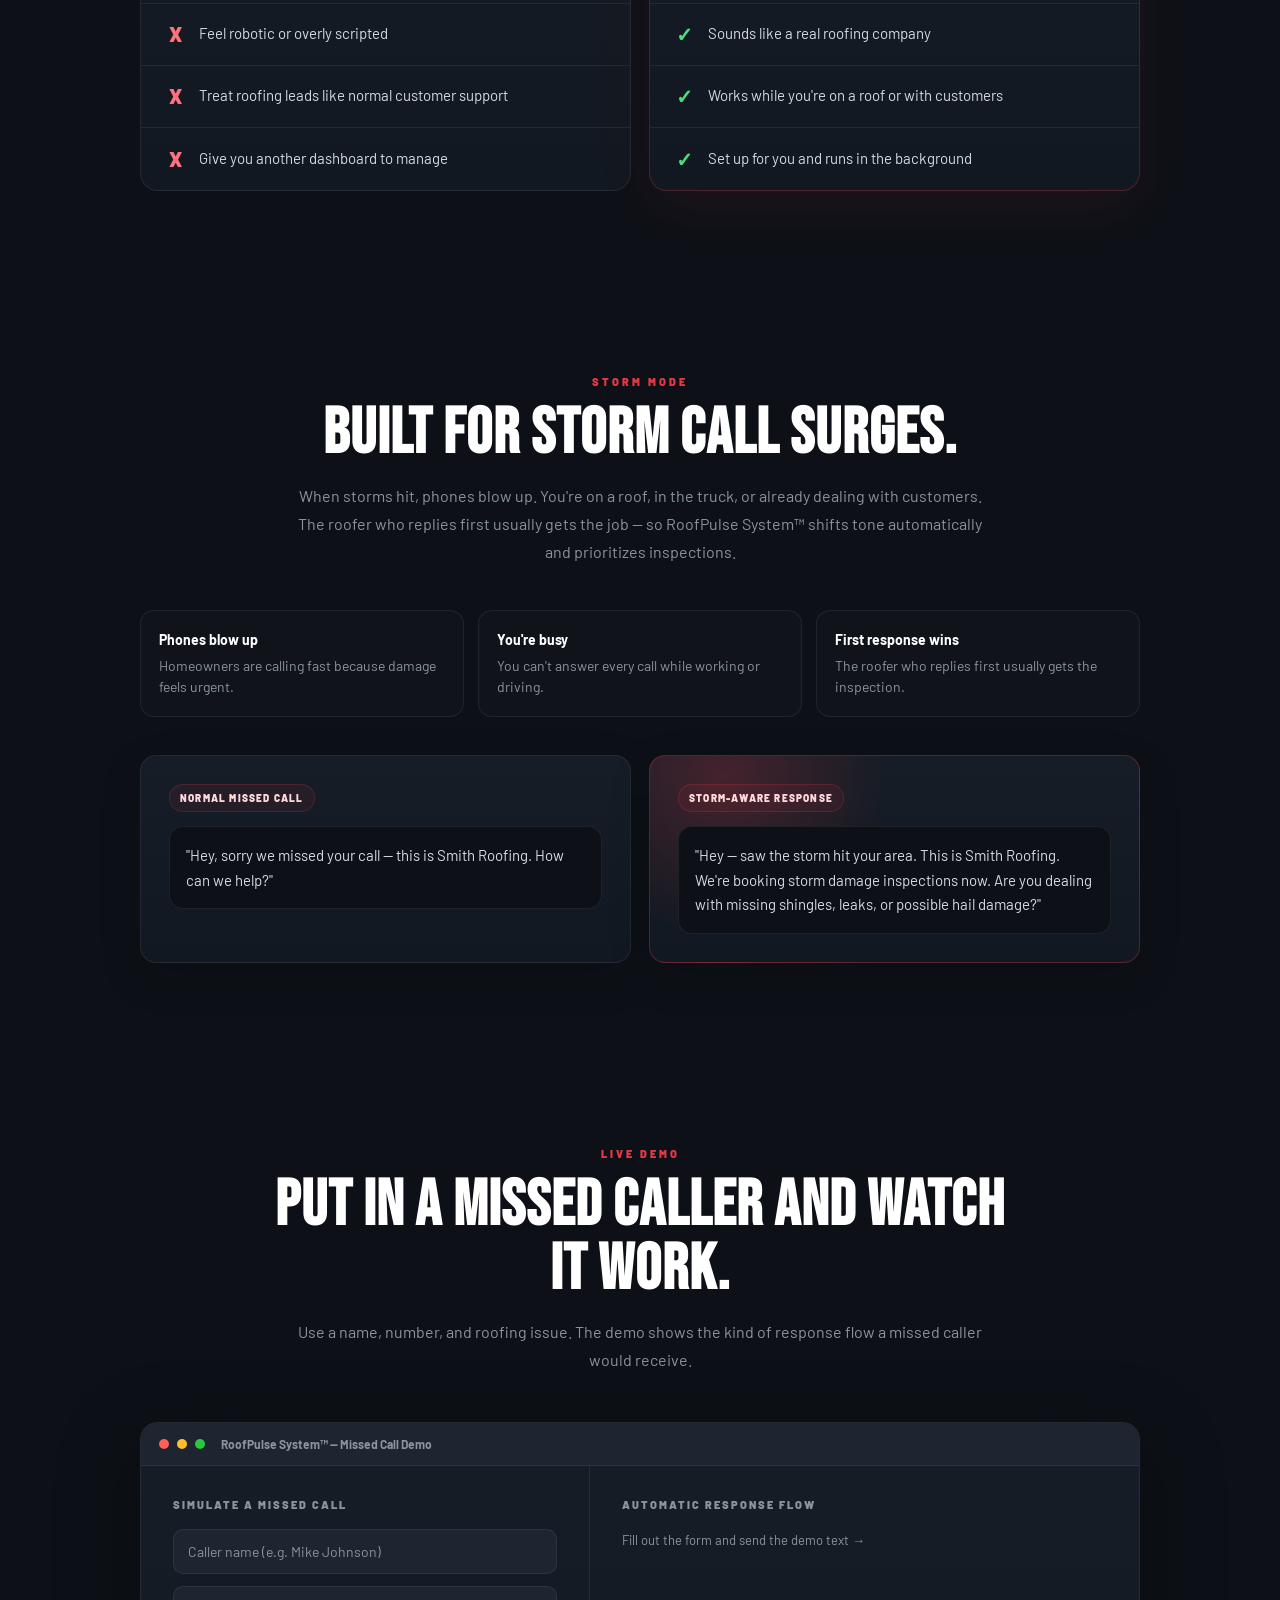
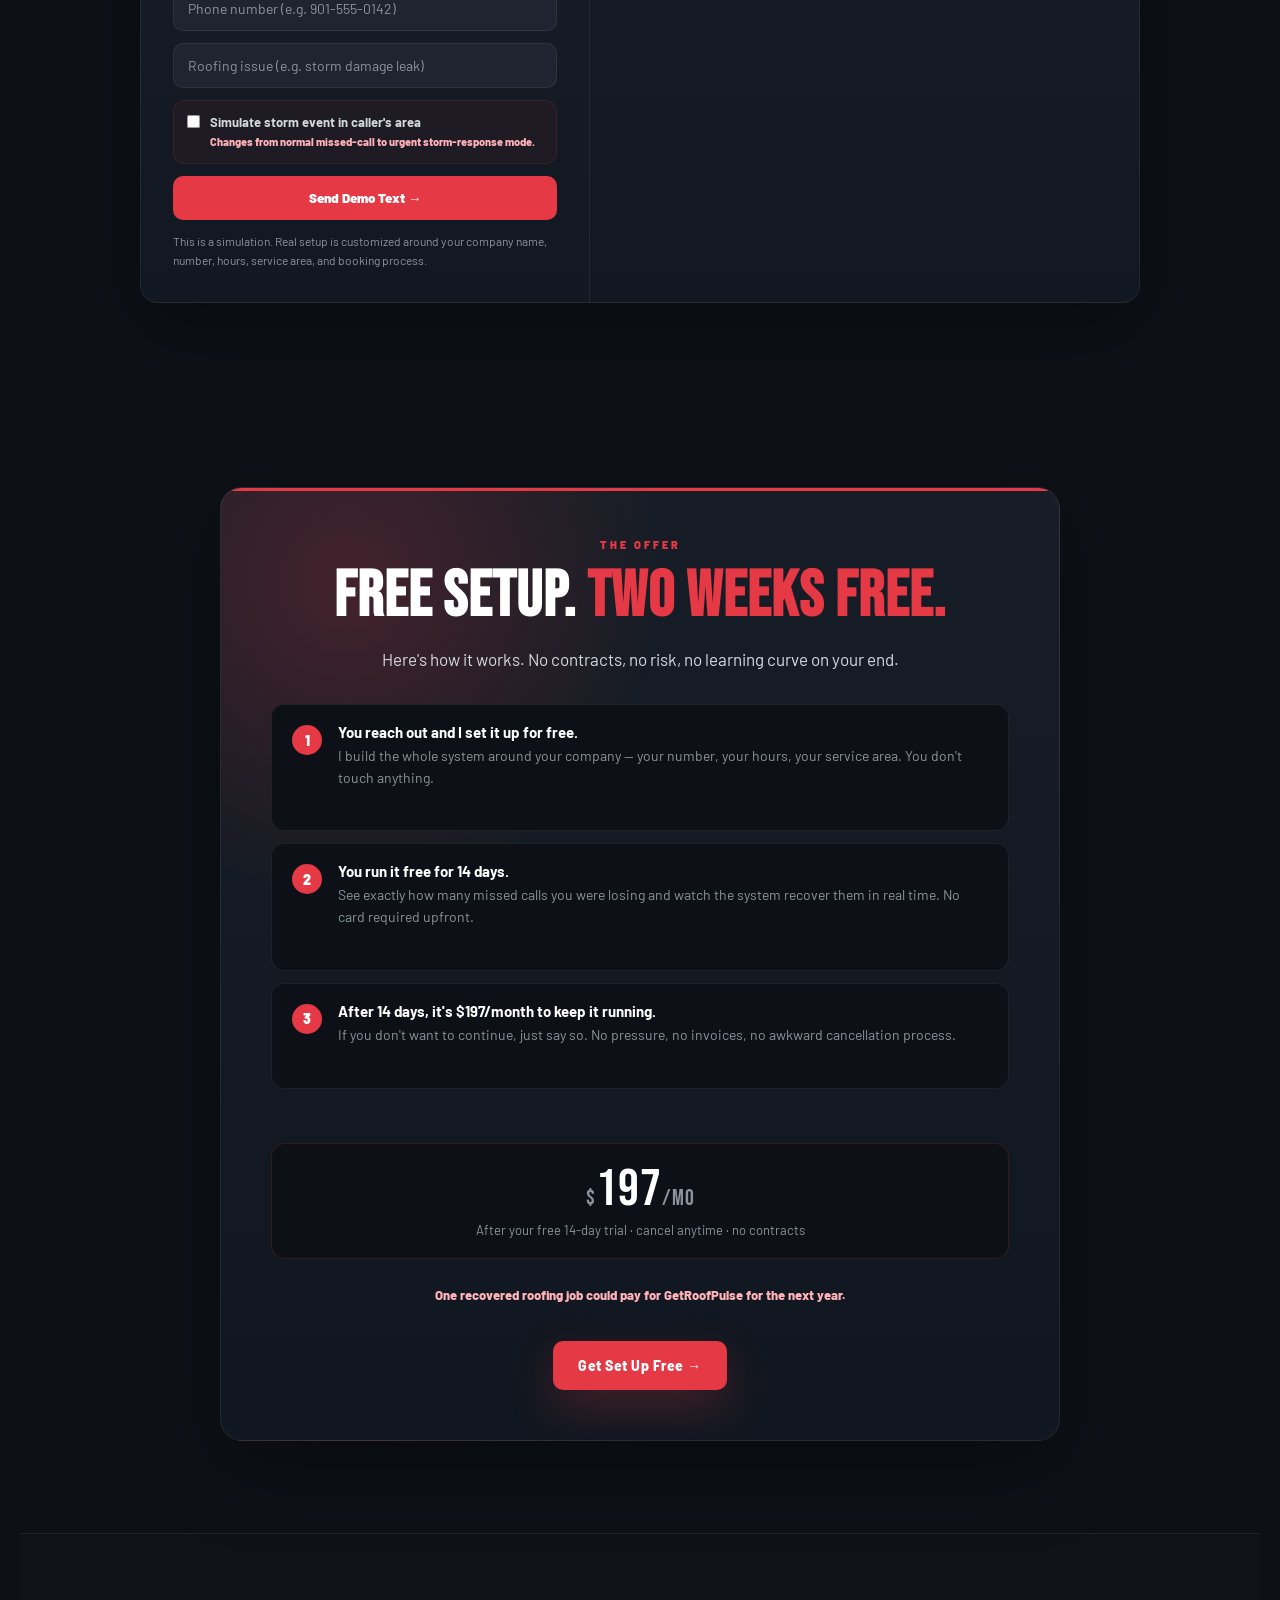
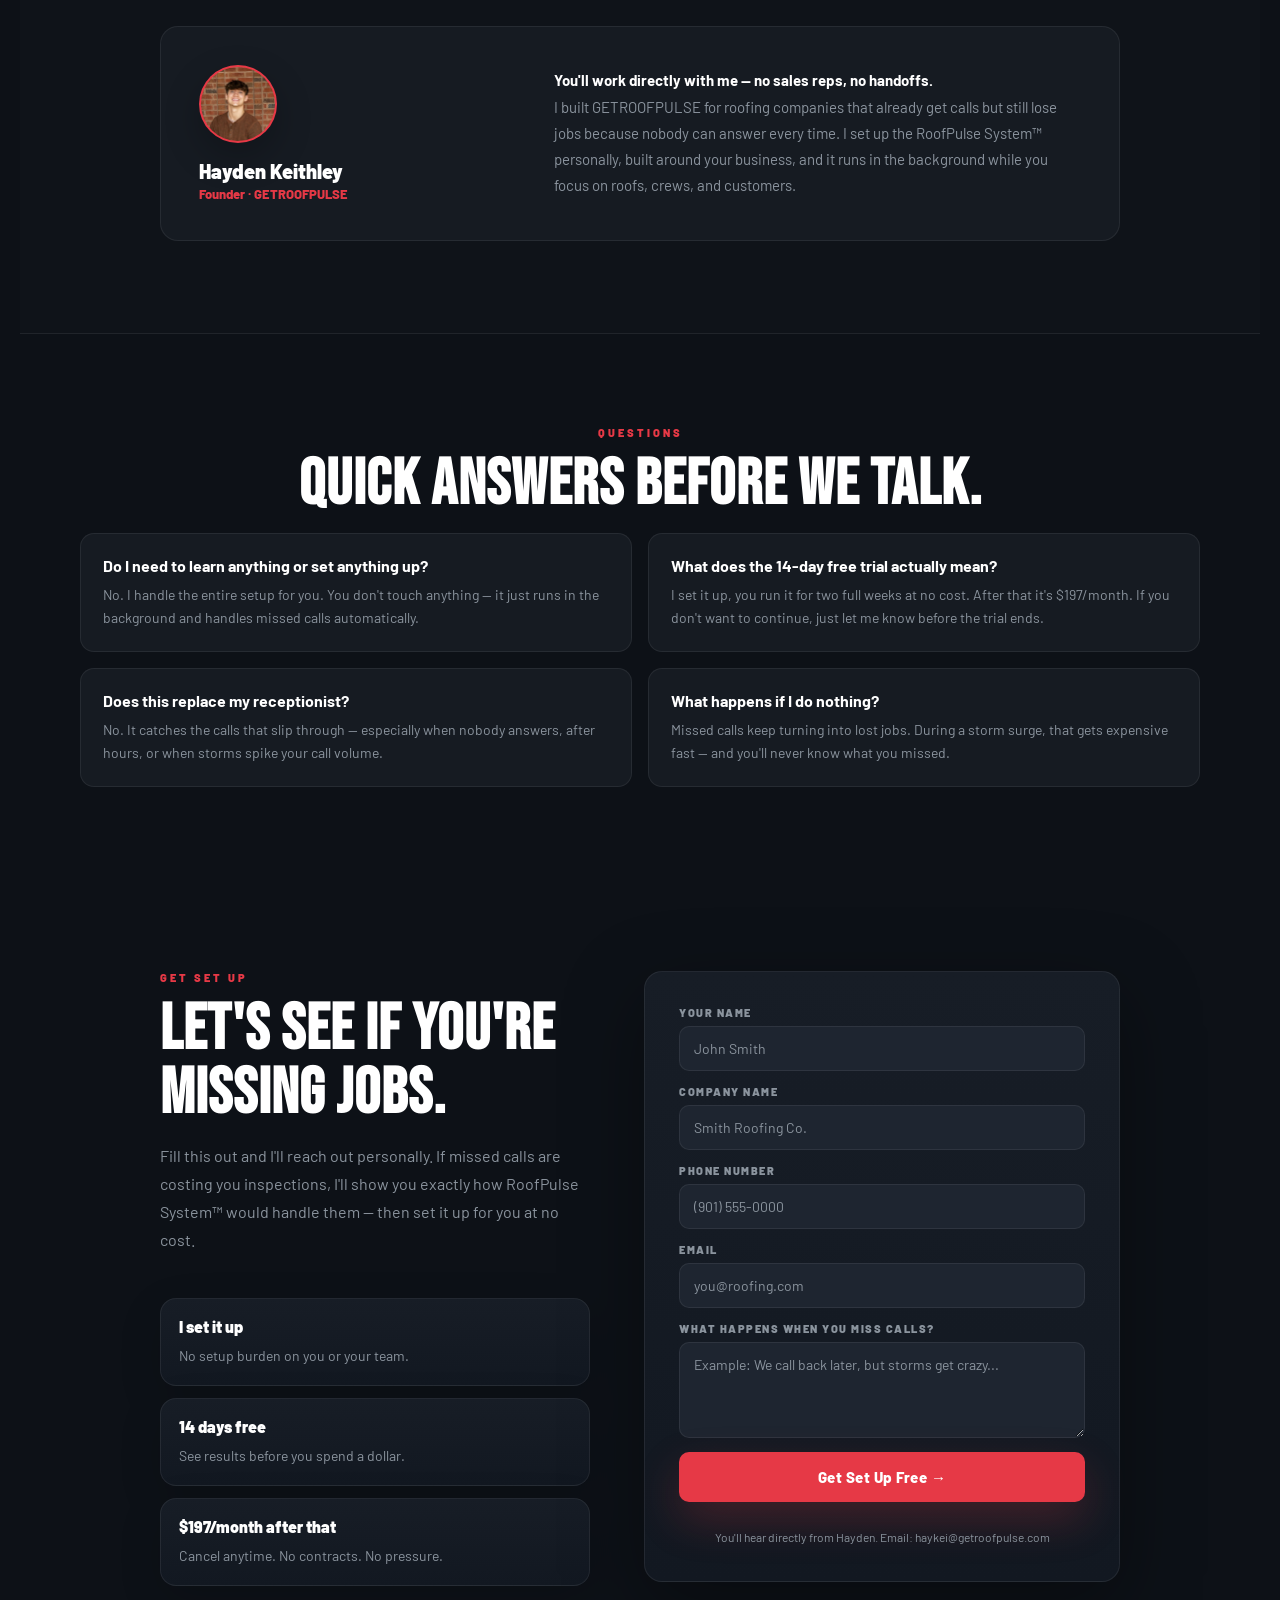
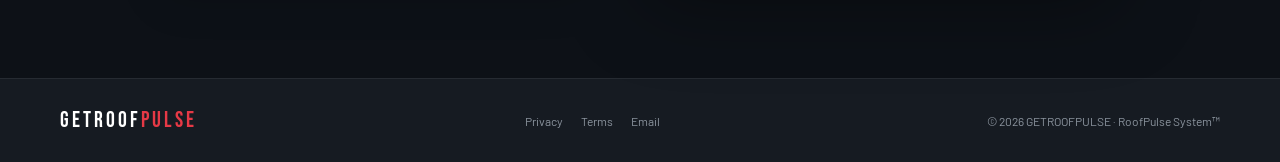
==== commit fb0f8d35: "Update index.html" ====
--- a/index.html
+++ b/index.html
@@ -376,37 +376,45 @@
   </section>
 
   <!-- COMPARISON -->
-  <section class="section comparison-section" id="compare">
-    <div class="section-centered fade-up">
-      <div class="section-label">Comparison</div>
-      <h2 class="section-title">Why This Beats Generic AI Tools</h2>
-      <p class="section-sub">Generic AI tools are broad. RoofPulse System™ is built to recover missed roofing calls and turn them into inspection opportunities.</p>
-    </div>
-    <div class="comparison-grid fade-up">
-      <div class="comparison-card">
-        <div class="comparison-head bad">Generic AI Tools</div>
-        <ul class="comparison-list">
-          <li>Need setup, prompts, and constant tweaking</li>
-          <li>Treat every lead the same</li>
-          <li>Don't understand storm urgency</li>
-          <li>Feel robotic or slow</li>
-          <li>Don't focus on booking jobs</li>
-          <li>Leave you managing another thing</li>
-        </ul>
-      </div>
-      <div class="comparison-card good">
-        <div class="comparison-head good">RoofPulse System™</div>
-        <ul class="comparison-list">
-          <li>Already built for roofing calls</li>
-          <li>Adjusts tone based on the situation</li>
-          <li>Responds differently during storms</li>
-          <li>Sounds like a real roofing company</li>
-          <li>Designed to turn calls into inspections</li>
-          <li>Set up for you and runs in the background</li>
-        </ul>
-      </div>
-    </div>
-  </section>
+<section class="section comparison-section" id="compare">
+  <div class="section-centered fade-up">
+    <div class="section-label">Comparison</div>
+    <h2 class="section-title">Why This Beats Generic AI Tools</h2>
+    <p class="section-sub">
+     Generic AI tools are broad. RoofPulse System™ is built to recover missed roofing calls and turn them into inspection opportunities.
+    </p>
+  </div>
+
+  <div class="comparison-grid fade-up">
+
+    <div class="comparison-card">
+      <div class="comparison-head bad">Generic AI Tools</div>
+
+      <ul class="comparison-list">
+        <li>Need constant tweaking to sound usable</li>
+        <li>Reply without moving toward inspections</li>
+        <li>Don't understand storm urgency</li>
+        <li>Feel robotic or overly scripted</li>
+        <li>Treat roofing leads like normal customer support</li>
+        <li>Give you another dashboard to manage</li>
+      </ul>
+    </div>
+
+    <div class="comparison-card good">
+      <div class="comparison-head good">RoofPulse System™</div>
+
+      <ul class="comparison-list">
+        <li>Built specifically for roofing leads</li>
+        <li>Pushes conversations toward booked inspections</li>
+        <li>Changes tone automatically during storms</li>
+        <li>Sounds like a real roofing company</li>
+        <li>Works while you're on a roof or with customers</li>
+        <li>Set up for you and runs in the background</li>
+      </ul>
+    </div>
+
+  </div>
+</section>
 
   <!-- STORM MODE -->
   <section class="section storm-mode-section" id="storm-mode">
